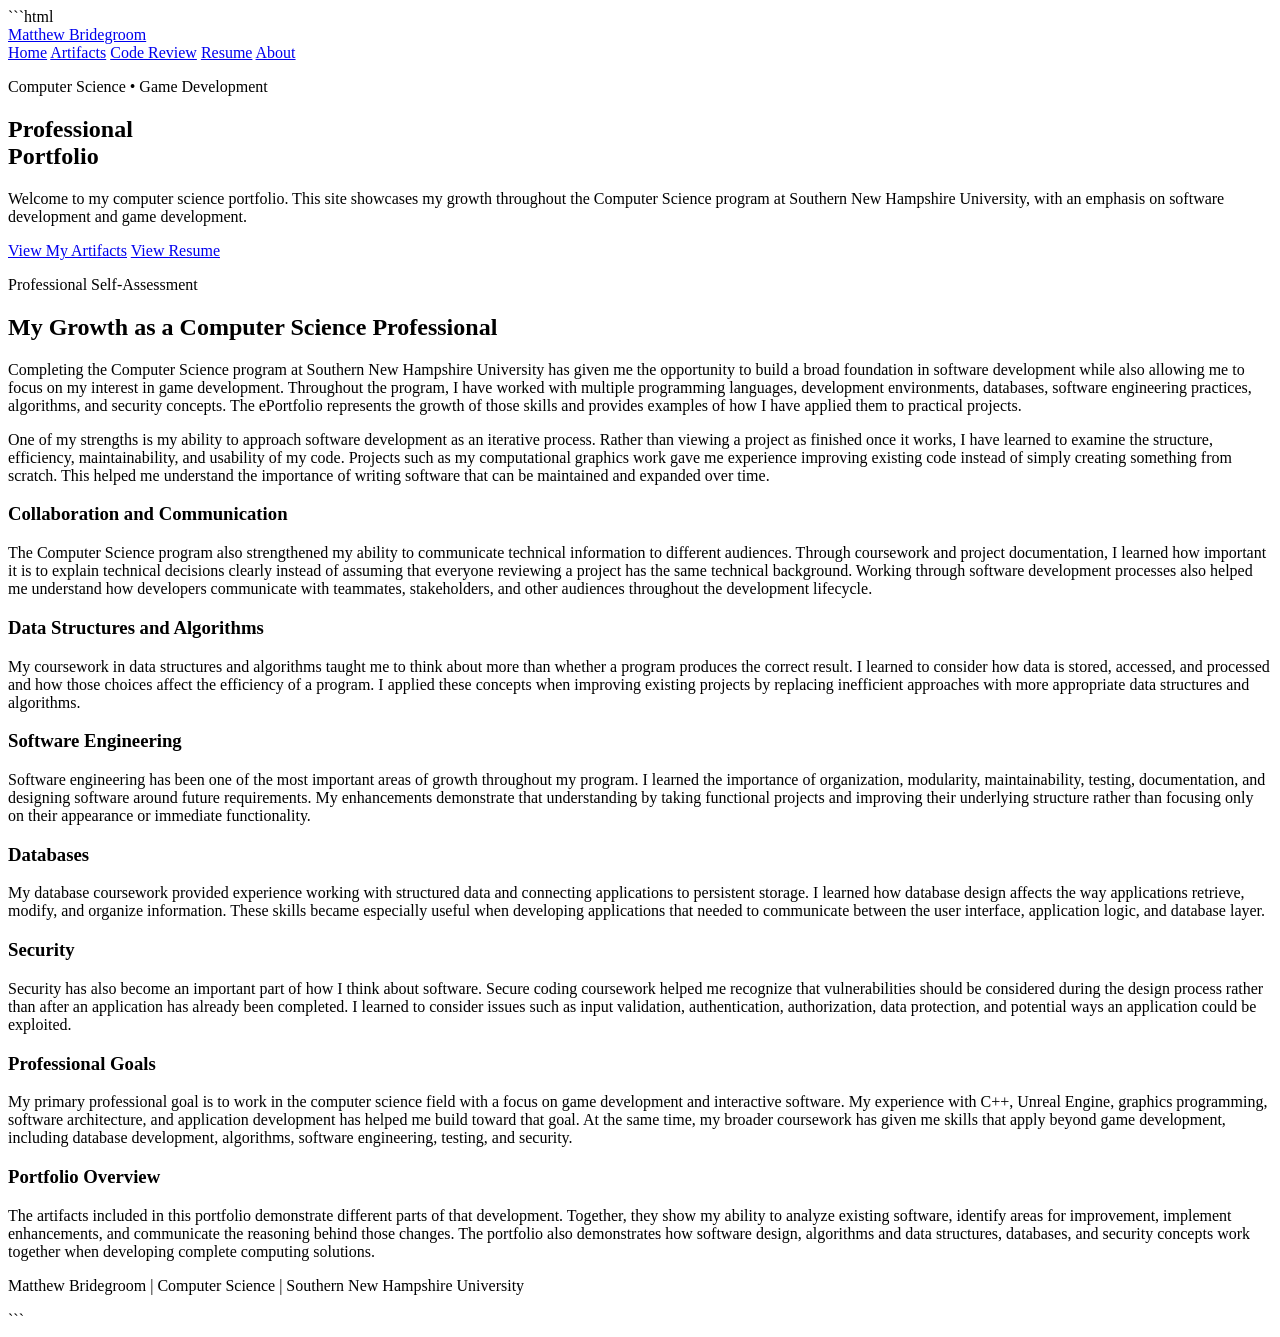
==== index.html @ 1d3184db "Revise index.html for improved structure and content" ====
```html
<!DOCTYPE html>
<html lang="en">
<head>
    <meta charset="UTF-8">
    <meta name="viewport" content="width=device-width, initial-scale=1.0">
    <title>Matthew Bridegroom | Computer Science Portfolio</title>
    <link rel="stylesheet" href="css/style.css">
</head>

<body>

<header>
    <div class="container nav-container">
        <a href="index.html" class="logo">Matthew Bridegroom</a>

        <nav>
            <a href="index.html" class="active">Home</a>
            <a href="artifacts.html">Artifacts</a>
            <a href="code-review.html">Code Review</a>
            <a href="resume.html">Resume</a>
            <a href="about.html">About</a>
        </nav>
    </div>
</header>

<main>

    <section class="hero">
        <div class="container">
            <p class="eyebrow">Computer Science • Game Development</p>

            <h1>Professional<br>Portfolio</h1>

            <p class="hero-text">
                Welcome to my computer science portfolio. This site showcases
                my growth throughout the Computer Science program at Southern
                New Hampshire University, with an emphasis on software
                development and game development.
            </p>

            <div class="hero-buttons">
                <a href="artifacts.html" class="button">View My Artifacts</a>
                <a href="resume.html" class="button button-outline">View Resume</a>
            </div>
        </div>
    </section>


    <section class="section">
        <div class="container">

            <div class="section-heading">
                <p class="eyebrow">Professional Self-Assessment</p>
                <h2>My Growth as a Computer Science Professional</h2>
            </div>

            <div class="content">

                <p>
                    Completing the Computer Science program at Southern New
                    Hampshire University has given me the opportunity to build
                    a broad foundation in software development while also
                    allowing me to focus on my interest in game development.
                    Throughout the program, I have worked with multiple
                    programming languages, development environments, databases,
                    software engineering practices, algorithms, and security
                    concepts. The ePortfolio represents the growth of those
                    skills and provides examples of how I have applied them
                    to practical projects.
                </p>

                <p>
                    One of my strengths is my ability to approach software
                    development as an iterative process. Rather than viewing
                    a project as finished once it works, I have learned to
                    examine the structure, efficiency, maintainability, and
                    usability of my code. Projects such as my computational
                    graphics work gave me experience improving existing code
                    instead of simply creating something from scratch. This
                    helped me understand the importance of writing software
                    that can be maintained and expanded over time.
                </p>

                <h3>Collaboration and Communication</h3>

                <p>
                    The Computer Science program also strengthened my ability
                    to communicate technical information to different
                    audiences. Through coursework and project documentation,
                    I learned how important it is to explain technical
                    decisions clearly instead of assuming that everyone
                    reviewing a project has the same technical background.
                    Working through software development processes also
                    helped me understand how developers communicate with
                    teammates, stakeholders, and other audiences throughout
                    the development lifecycle.
                </p>

                <h3>Data Structures and Algorithms</h3>

                <p>
                    My coursework in data structures and algorithms taught me
                    to think about more than whether a program produces the
                    correct result. I learned to consider how data is stored,
                    accessed, and processed and how those choices affect the
                    efficiency of a program. I applied these concepts when
                    improving existing projects by replacing inefficient
                    approaches with more appropriate data structures and
                    algorithms.
                </p>

                <h3>Software Engineering</h3>

                <p>
                    Software engineering has been one of the most important
                    areas of growth throughout my program. I learned the
                    importance of organization, modularity, maintainability,
                    testing, documentation, and designing software around
                    future requirements. My enhancements demonstrate that
                    understanding by taking functional projects and improving
                    their underlying structure rather than focusing only on
                    their appearance or immediate functionality.
                </p>

                <h3>Databases</h3>

                <p>
                    My database coursework provided experience working with
                    structured data and connecting applications to persistent
                    storage. I learned how database design affects the way
                    applications retrieve, modify, and organize information.
                    These skills became especially useful when developing
                    applications that needed to communicate between the
                    user interface, application logic, and database layer.
                </p>

                <h3>Security</h3>

                <p>
                    Security has also become an important part of how I think
                    about software. Secure coding coursework helped me
                    recognize that vulnerabilities should be considered
                    during the design process rather than after an application
                    has already been completed. I learned to consider issues
                    such as input validation, authentication, authorization,
                    data protection, and potential ways an application could
                    be exploited.
                </p>

                <h3>Professional Goals</h3>

                <p>
                    My primary professional goal is to work in the computer
                    science field with a focus on game development and
                    interactive software. My experience with C++, Unreal
                    Engine, graphics programming, software architecture, and
                    application development has helped me build toward that
                    goal. At the same time, my broader coursework has given me
                    skills that apply beyond game development, including
                    database development, algorithms, software engineering,
                    testing, and security.
                </p>

                <h3>Portfolio Overview</h3>

                <p>
                    The artifacts included in this portfolio demonstrate
                    different parts of that development. Together, they show
                    my ability to analyze existing software, identify areas
                    for improvement, implement enhancements, and communicate
                    the reasoning behind those changes. The portfolio also
                    demonstrates how software design, algorithms and data
                    structures, databases, and security concepts work together
                    when developing complete computing solutions.
                </p>

            </div>
        </div>
    </section>

</main>

<footer>
    <div class="container">
        <p>Matthew Bridegroom | Computer Science | Southern New Hampshire University</p>
    </div>
</footer>

</body>
</html>
```
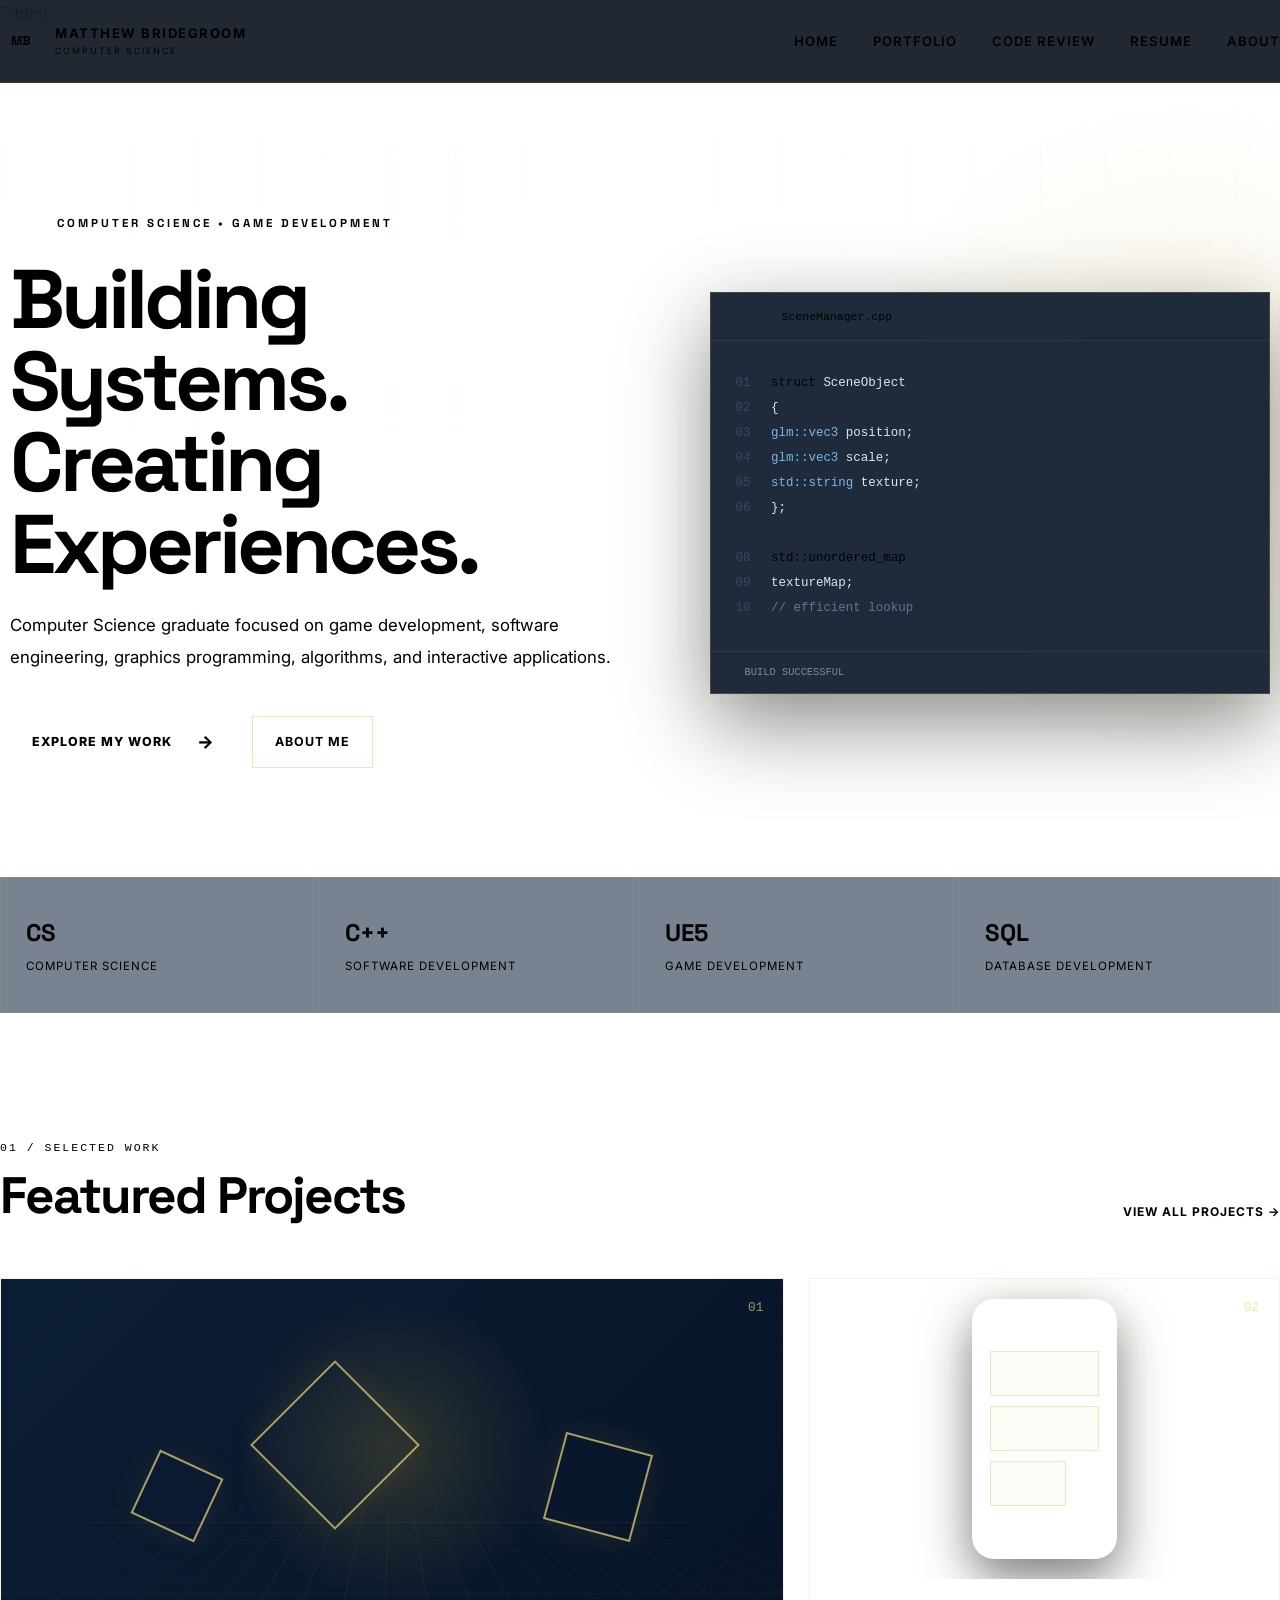
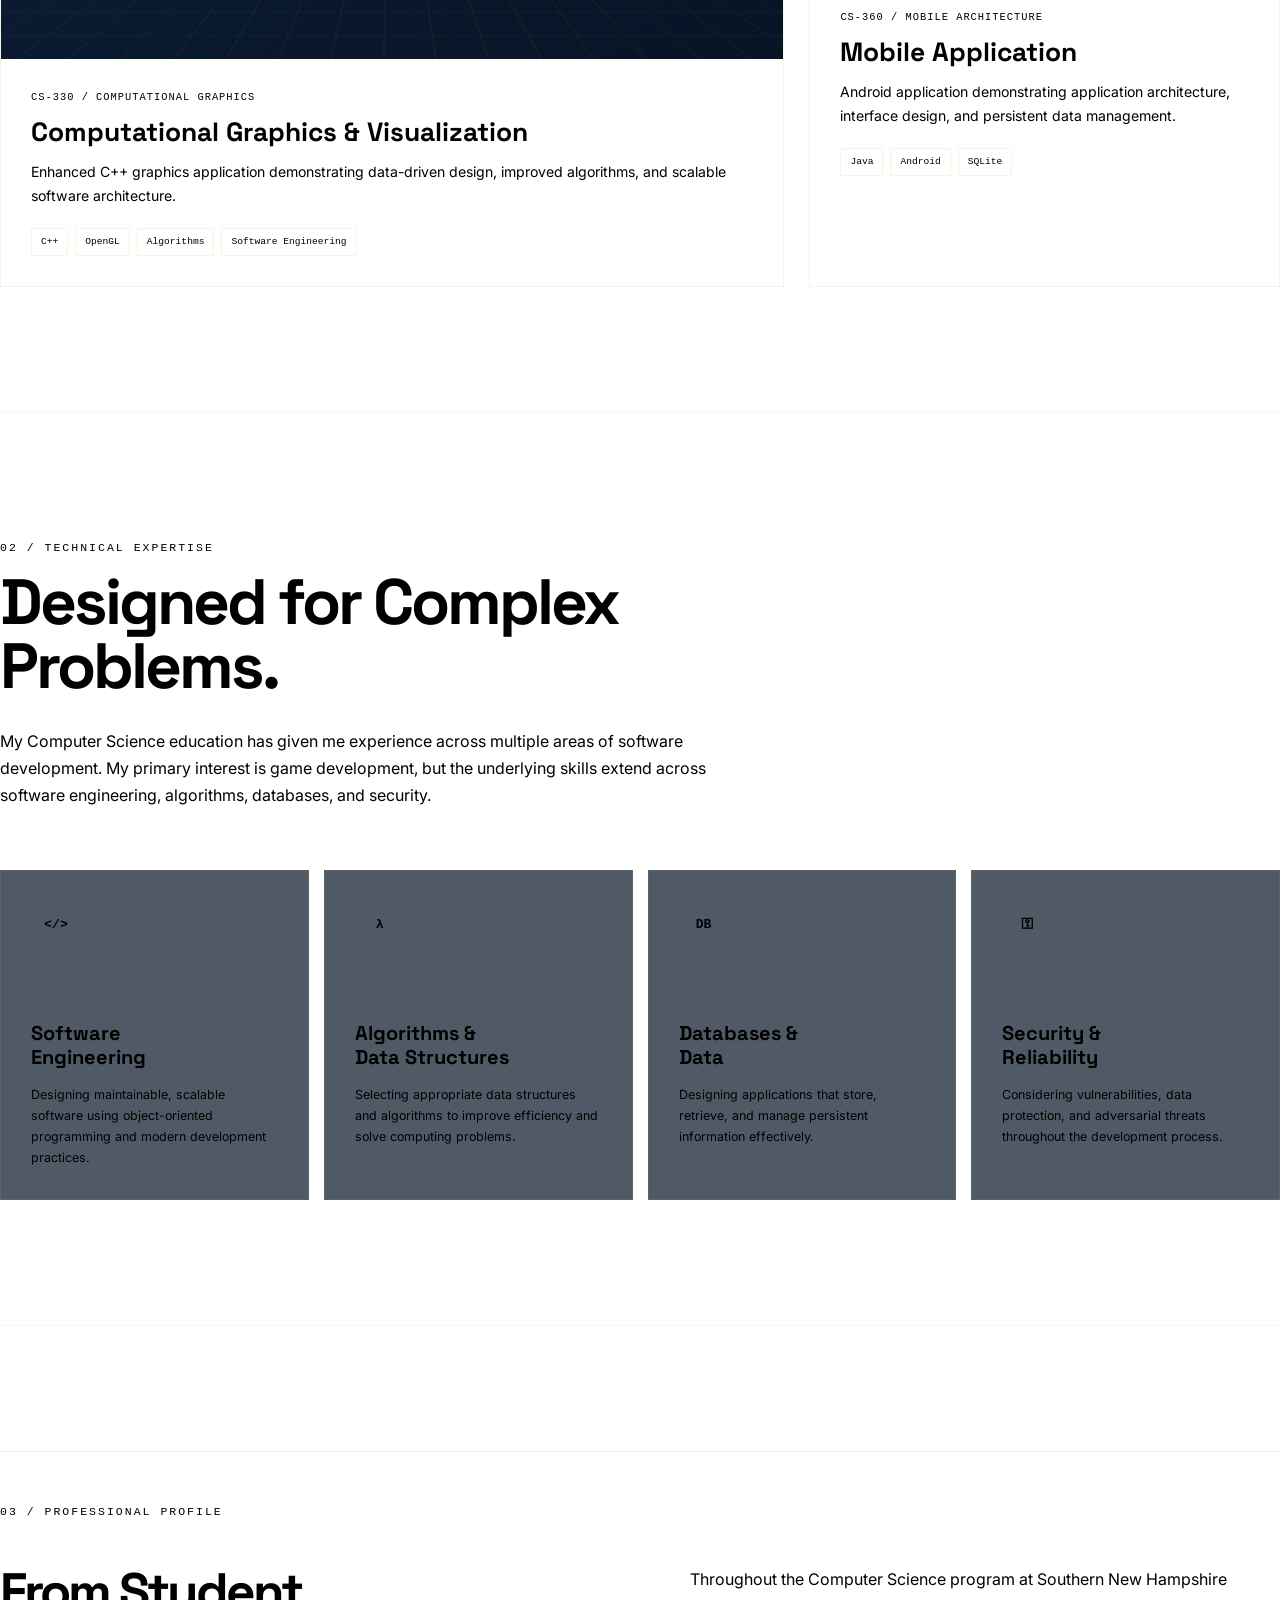
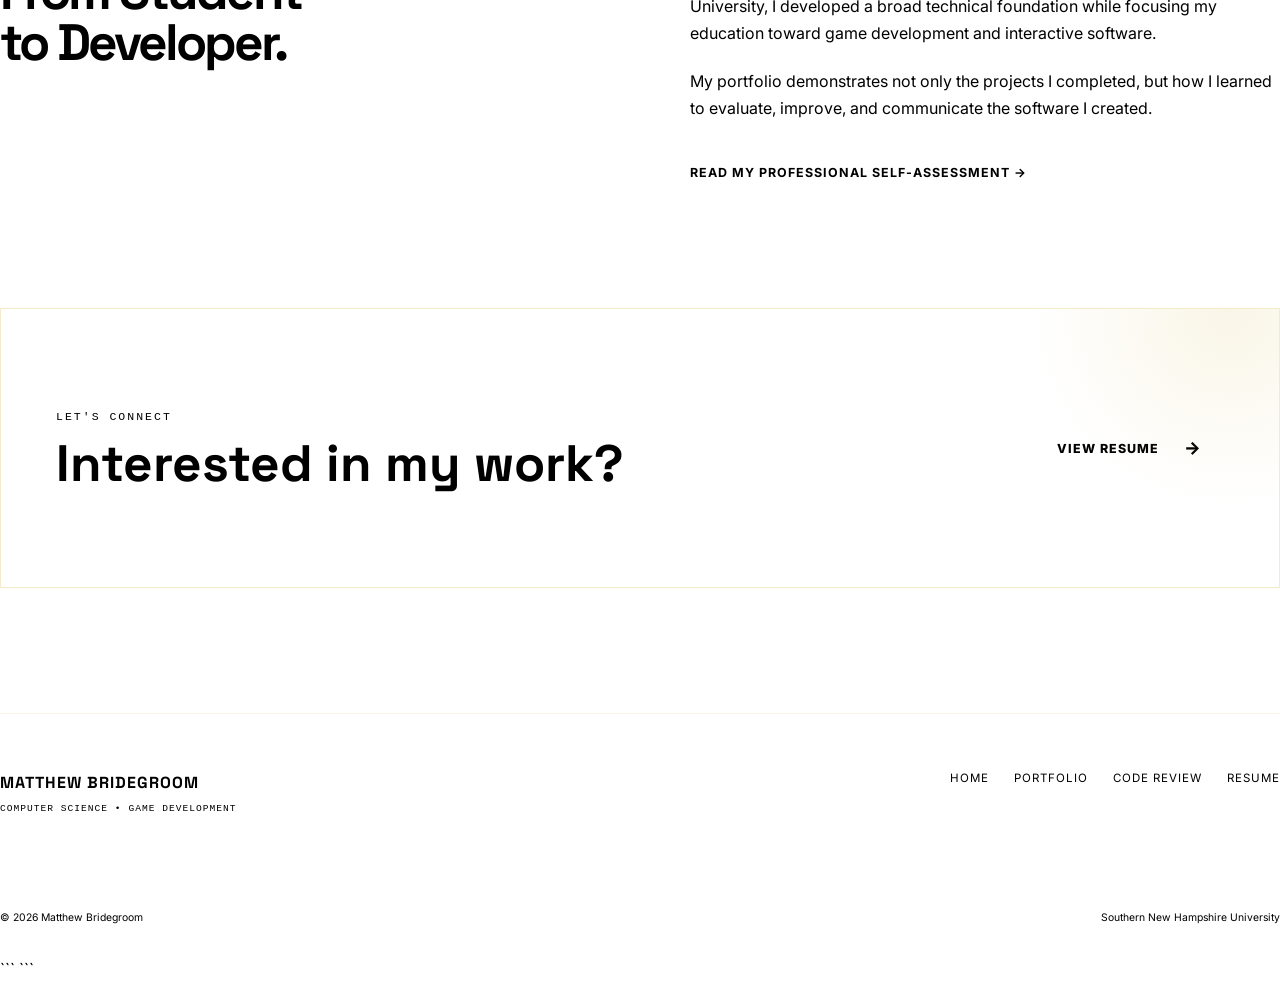
==== commit d4676717: "Revise title and enhance portfolio layout" ====
--- a/index.html
+++ b/index.html
@@ -4,189 +4,629 @@
 <head>
     <meta charset="UTF-8">
     <meta name="viewport" content="width=device-width, initial-scale=1.0">
-    <title>Matthew Bridegroom | Computer Science Portfolio</title>
+
+    <title>Matthew Bridegroom | Computer Science</title>
+
     <link rel="stylesheet" href="css/style.css">
+
+    <link rel="preconnect" href="https://fonts.googleapis.com">
+    <link rel="preconnect" href="https://fonts.gstatic.com" crossorigin>
+
+    <link href="https://fonts.googleapis.com/css2?family=Inter:wght@400;500;600;700;800&family=Space+Grotesk:wght@400;500;600;700&display=swap" rel="stylesheet">
 </head>
 
 <body>
 
-<header>
-    <div class="container nav-container">
-        <a href="index.html" class="logo">Matthew Bridegroom</a>
-
-        <nav>
+<!-- NAVIGATION -->
+
+<header class="navbar">
+
+    <div class="nav-container">
+
+        <a href="index.html" class="brand">
+            <span class="brand-mark">MB</span>
+
+            <span class="brand-text">
+                <strong>MATTHEW BRIDEGROOM</strong>
+                <small>COMPUTER SCIENCE</small>
+            </span>
+        </a>
+
+        <nav class="navigation">
+
             <a href="index.html" class="active">Home</a>
-            <a href="artifacts.html">Artifacts</a>
+
+            <a href="artifacts.html">Portfolio</a>
+
+            <a href="code-review.html">Code Review</a>
+
+            <a href="resume.html">Resume</a>
+
+            <a href="about.html">About</a>
+
+        </nav>
+
+    </div>
+
+</header>
+
+
+<!-- HERO -->
+
+<main>
+
+<section class="hero">
+
+    <div class="hero-grid"></div>
+
+    <div class="hero-glow"></div>
+
+    <div class="container hero-container">
+
+        <div class="hero-content">
+
+            <div class="hero-label">
+                <span></span>
+                COMPUTER SCIENCE • GAME DEVELOPMENT
+            </div>
+
+            <h1>
+                Building
+                <span>Systems.</span>
+                Creating
+                <span>Experiences.</span>
+            </h1>
+
+            <p class="hero-description">
+
+                Computer Science graduate focused on game development,
+                software engineering, graphics programming, algorithms,
+                and interactive applications.
+
+            </p>
+
+            <div class="hero-buttons">
+
+                <a href="artifacts.html" class="gold-button">
+                    Explore My Work
+                    <span>→</span>
+                </a>
+
+                <a href="about.html" class="outline-button">
+                    About Me
+                </a>
+
+            </div>
+
+        </div>
+
+
+        <div class="hero-visual">
+
+            <div class="code-window">
+
+                <div class="window-header">
+
+                    <div class="window-dots">
+                        <i></i>
+                        <i></i>
+                        <i></i>
+                    </div>
+
+                    <span>SceneManager.cpp</span>
+
+                </div>
+
+                <div class="code-content">
+
+                    <p>
+                        <span class="code-number">01</span>
+                        <span class="code-keyword">struct</span>
+                        <span class="code-white"> SceneObject</span>
+                    </p>
+
+                    <p>
+                        <span class="code-number">02</span>
+                        <span class="code-white">{</span>
+                    </p>
+
+                    <p>
+                        <span class="code-number">03</span>
+                        <span class="code-type">    glm::vec3</span>
+                        <span class="code-white"> position;</span>
+                    </p>
+
+                    <p>
+                        <span class="code-number">04</span>
+                        <span class="code-type">    glm::vec3</span>
+                        <span class="code-white"> scale;</span>
+                    </p>
+
+                    <p>
+                        <span class="code-number">05</span>
+                        <span class="code-type">    std::string</span>
+                        <span class="code-white"> texture;</span>
+                    </p>
+
+                    <p>
+                        <span class="code-number">06</span>
+                        <span class="code-white">};</span>
+                    </p>
+
+                    <br>
+
+                    <p>
+                        <span class="code-number">08</span>
+                        <span class="code-keyword">std::unordered_map</span>
+                    </p>
+
+                    <p>
+                        <span class="code-number">09</span>
+                        <span class="code-white">    textureMap;</span>
+                    </p>
+
+                    <p>
+                        <span class="code-number">10</span>
+                        <span class="code-comment">// efficient lookup</span>
+                    </p>
+
+                </div>
+
+                <div class="code-status">
+
+                    <span class="status-dot"></span>
+
+                    <span>BUILD SUCCESSFUL</span>
+
+                </div>
+
+            </div>
+
+        </div>
+
+    </div>
+
+</section>
+
+
+<!-- STATS -->
+
+<section class="stats-section">
+
+    <div class="container stats-grid">
+
+        <div class="stat">
+
+            <strong>CS</strong>
+
+            <span>Computer Science</span>
+
+        </div>
+
+        <div class="stat">
+
+            <strong>C++</strong>
+
+            <span>Software Development</span>
+
+        </div>
+
+        <div class="stat">
+
+            <strong>UE5</strong>
+
+            <span>Game Development</span>
+
+        </div>
+
+        <div class="stat">
+
+            <strong>SQL</strong>
+
+            <span>Database Development</span>
+
+        </div>
+
+    </div>
+
+</section>
+
+
+<!-- FEATURED WORK -->
+
+<section class="section">
+
+    <div class="container">
+
+        <div class="section-header">
+
+            <div>
+
+                <div class="section-label">
+                    01 / SELECTED WORK
+                </div>
+
+                <h2>
+                    Featured <span>Projects</span>
+                </h2>
+
+            </div>
+
+            <a href="artifacts.html" class="text-link">
+                View All Projects →
+            </a>
+
+        </div>
+
+
+        <div class="project-grid">
+
+
+            <!-- PROJECT ONE -->
+
+            <a href="artifacts/cs330.html" class="project-card project-large">
+
+                <div class="project-image graphics-project">
+
+                    <div class="project-overlay"></div>
+
+                    <div class="project-scene">
+
+                        <div class="scene-grid"></div>
+
+                        <div class="scene-object object-one"></div>
+
+                        <div class="scene-object object-two"></div>
+
+                        <div class="scene-object object-three"></div>
+
+                    </div>
+
+                    <div class="project-number">
+                        01
+                    </div>
+
+                </div>
+
+                <div class="project-info">
+
+                    <div class="project-meta">
+                        CS-330 / COMPUTATIONAL GRAPHICS
+                    </div>
+
+                    <h3>
+                        Computational Graphics
+                        <span>& Visualization</span>
+                    </h3>
+
+                    <p>
+                        Enhanced C++ graphics application demonstrating
+                        data-driven design, improved algorithms, and
+                        scalable software architecture.
+                    </p>
+
+                    <div class="project-tags">
+
+                        <span>C++</span>
+                        <span>OpenGL</span>
+                        <span>Algorithms</span>
+                        <span>Software Engineering</span>
+
+                    </div>
+
+                </div>
+
+            </a>
+
+
+            <!-- PROJECT TWO -->
+
+            <a href="artifacts/cs360.html" class="project-card">
+
+                <div class="project-image mobile-project">
+
+                    <div class="phone">
+
+                        <div class="phone-screen">
+
+                            <div class="phone-top"></div>
+
+                            <div class="phone-card"></div>
+
+                            <div class="phone-card"></div>
+
+                            <div class="phone-card small"></div>
+
+                        </div>
+
+                    </div>
+
+                    <div class="project-number">
+                        02
+                    </div>
+
+                </div>
+
+                <div class="project-info">
+
+                    <div class="project-meta">
+                        CS-360 / MOBILE ARCHITECTURE
+                    </div>
+
+                    <h3>
+                        Mobile Application
+                    </h3>
+
+                    <p>
+                        Android application demonstrating application
+                        architecture, interface design, and persistent
+                        data management.
+                    </p>
+
+                    <div class="project-tags">
+
+                        <span>Java</span>
+                        <span>Android</span>
+                        <span>SQLite</span>
+
+                    </div>
+
+                </div>
+
+            </a>
+
+
+        </div>
+
+    </div>
+
+</section>
+
+
+<!-- SPECIALIZATION -->
+
+<section class="specialization-section">
+
+    <div class="container">
+
+        <div class="section-label">
+            02 / TECHNICAL EXPERTISE
+        </div>
+
+        <h2>
+            Designed for
+            <span>Complex Problems.</span>
+        </h2>
+
+        <p class="section-intro">
+
+            My Computer Science education has given me experience across
+            multiple areas of software development. My primary interest is
+            game development, but the underlying skills extend across
+            software engineering, algorithms, databases, and security.
+
+        </p>
+
+
+        <div class="expertise-grid">
+
+
+            <div class="expertise-card">
+
+                <div class="expertise-icon">
+                    &lt;/&gt;
+                </div>
+
+                <h3>
+                    Software
+                    <span>Engineering</span>
+                </h3>
+
+                <p>
+                    Designing maintainable, scalable software using
+                    object-oriented programming and modern development
+                    practices.
+                </p>
+
+                <div class="expertise-line"></div>
+
+            </div>
+
+
+            <div class="expertise-card">
+
+                <div class="expertise-icon">
+                    λ
+                </div>
+
+                <h3>
+                    Algorithms &
+                    <span>Data Structures</span>
+                </h3>
+
+                <p>
+                    Selecting appropriate data structures and algorithms
+                    to improve efficiency and solve computing problems.
+                </p>
+
+                <div class="expertise-line"></div>
+
+            </div>
+
+
+            <div class="expertise-card">
+
+                <div class="expertise-icon">
+                    DB
+                </div>
+
+                <h3>
+                    Databases &
+                    <span>Data</span>
+                </h3>
+
+                <p>
+                    Designing applications that store, retrieve, and
+                    manage persistent information effectively.
+                </p>
+
+                <div class="expertise-line"></div>
+
+            </div>
+
+
+            <div class="expertise-card">
+
+                <div class="expertise-icon">
+                    ⚿
+                </div>
+
+                <h3>
+                    Security &
+                    <span>Reliability</span>
+                </h3>
+
+                <p>
+                    Considering vulnerabilities, data protection, and
+                    adversarial threats throughout the development process.
+                </p>
+
+                <div class="expertise-line"></div>
+
+            </div>
+
+
+        </div>
+
+    </div>
+
+</section>
+
+
+<!-- SELF ASSESSMENT PREVIEW -->
+
+<section class="assessment-section">
+
+    <div class="container assessment-container">
+
+        <div class="assessment-label">
+            03 / PROFESSIONAL PROFILE
+        </div>
+
+        <div class="assessment-content">
+
+            <div>
+
+                <h2>
+                    From Student
+                    <span>to Developer.</span>
+                </h2>
+
+            </div>
+
+            <div>
+
+                <p>
+                    Throughout the Computer Science program at Southern
+                    New Hampshire University, I developed a broad technical
+                    foundation while focusing my education toward game
+                    development and interactive software.
+                </p>
+
+                <p>
+                    My portfolio demonstrates not only the projects I
+                    completed, but how I learned to evaluate, improve, and
+                    communicate the software I created.
+                </p>
+
+                <a href="about.html" class="gold-text-link">
+                    Read My Professional Self-Assessment →
+                </a>
+
+            </div>
+
+        </div>
+
+    </div>
+
+</section>
+
+
+<!-- CTA -->
+
+<section class="cta-section">
+
+    <div class="container">
+
+        <div class="cta-box">
+
+            <div>
+
+                <div class="section-label">
+                    LET'S CONNECT
+                </div>
+
+                <h2>
+                    Interested in
+                    <span>my work?</span>
+                </h2>
+
+            </div>
+
+            <a href="resume.html" class="gold-button">
+                View Resume
+                <span>→</span>
+            </a>
+
+        </div>
+
+    </div>
+
+</section>
+
+</main>
+
+
+<!-- FOOTER -->
+
+<footer>
+
+    <div class="container footer-container">
+
+        <div class="footer-brand">
+
+            <strong>MATTHEW BRIDEGROOM</strong>
+
+            <span>COMPUTER SCIENCE • GAME DEVELOPMENT</span>
+
+        </div>
+
+        <div class="footer-links">
+
+            <a href="index.html">Home</a>
+            <a href="artifacts.html">Portfolio</a>
             <a href="code-review.html">Code Review</a>
             <a href="resume.html">Resume</a>
-            <a href="about.html">About</a>
-        </nav>
-    </div>
-</header>
-
-<main>
-
-    <section class="hero">
-        <div class="container">
-            <p class="eyebrow">Computer Science • Game Development</p>
-
-            <h1>Professional<br>Portfolio</h1>
-
-            <p class="hero-text">
-                Welcome to my computer science portfolio. This site showcases
-                my growth throughout the Computer Science program at Southern
-                New Hampshire University, with an emphasis on software
-                development and game development.
-            </p>
-
-            <div class="hero-buttons">
-                <a href="artifacts.html" class="button">View My Artifacts</a>
-                <a href="resume.html" class="button button-outline">View Resume</a>
-            </div>
-        </div>
-    </section>
-
-
-    <section class="section">
-        <div class="container">
-
-            <div class="section-heading">
-                <p class="eyebrow">Professional Self-Assessment</p>
-                <h2>My Growth as a Computer Science Professional</h2>
-            </div>
-
-            <div class="content">
-
-                <p>
-                    Completing the Computer Science program at Southern New
-                    Hampshire University has given me the opportunity to build
-                    a broad foundation in software development while also
-                    allowing me to focus on my interest in game development.
-                    Throughout the program, I have worked with multiple
-                    programming languages, development environments, databases,
-                    software engineering practices, algorithms, and security
-                    concepts. The ePortfolio represents the growth of those
-                    skills and provides examples of how I have applied them
-                    to practical projects.
-                </p>
-
-                <p>
-                    One of my strengths is my ability to approach software
-                    development as an iterative process. Rather than viewing
-                    a project as finished once it works, I have learned to
-                    examine the structure, efficiency, maintainability, and
-                    usability of my code. Projects such as my computational
-                    graphics work gave me experience improving existing code
-                    instead of simply creating something from scratch. This
-                    helped me understand the importance of writing software
-                    that can be maintained and expanded over time.
-                </p>
-
-                <h3>Collaboration and Communication</h3>
-
-                <p>
-                    The Computer Science program also strengthened my ability
-                    to communicate technical information to different
-                    audiences. Through coursework and project documentation,
-                    I learned how important it is to explain technical
-                    decisions clearly instead of assuming that everyone
-                    reviewing a project has the same technical background.
-                    Working through software development processes also
-                    helped me understand how developers communicate with
-                    teammates, stakeholders, and other audiences throughout
-                    the development lifecycle.
-                </p>
-
-                <h3>Data Structures and Algorithms</h3>
-
-                <p>
-                    My coursework in data structures and algorithms taught me
-                    to think about more than whether a program produces the
-                    correct result. I learned to consider how data is stored,
-                    accessed, and processed and how those choices affect the
-                    efficiency of a program. I applied these concepts when
-                    improving existing projects by replacing inefficient
-                    approaches with more appropriate data structures and
-                    algorithms.
-                </p>
-
-                <h3>Software Engineering</h3>
-
-                <p>
-                    Software engineering has been one of the most important
-                    areas of growth throughout my program. I learned the
-                    importance of organization, modularity, maintainability,
-                    testing, documentation, and designing software around
-                    future requirements. My enhancements demonstrate that
-                    understanding by taking functional projects and improving
-                    their underlying structure rather than focusing only on
-                    their appearance or immediate functionality.
-                </p>
-
-                <h3>Databases</h3>
-
-                <p>
-                    My database coursework provided experience working with
-                    structured data and connecting applications to persistent
-                    storage. I learned how database design affects the way
-                    applications retrieve, modify, and organize information.
-                    These skills became especially useful when developing
-                    applications that needed to communicate between the
-                    user interface, application logic, and database layer.
-                </p>
-
-                <h3>Security</h3>
-
-                <p>
-                    Security has also become an important part of how I think
-                    about software. Secure coding coursework helped me
-                    recognize that vulnerabilities should be considered
-                    during the design process rather than after an application
-                    has already been completed. I learned to consider issues
-                    such as input validation, authentication, authorization,
-                    data protection, and potential ways an application could
-                    be exploited.
-                </p>
-
-                <h3>Professional Goals</h3>
-
-                <p>
-                    My primary professional goal is to work in the computer
-                    science field with a focus on game development and
-                    interactive software. My experience with C++, Unreal
-                    Engine, graphics programming, software architecture, and
-                    application development has helped me build toward that
-                    goal. At the same time, my broader coursework has given me
-                    skills that apply beyond game development, including
-                    database development, algorithms, software engineering,
-                    testing, and security.
-                </p>
-
-                <h3>Portfolio Overview</h3>
-
-                <p>
-                    The artifacts included in this portfolio demonstrate
-                    different parts of that development. Together, they show
-                    my ability to analyze existing software, identify areas
-                    for improvement, implement enhancements, and communicate
-                    the reasoning behind those changes. The portfolio also
-                    demonstrates how software design, algorithms and data
-                    structures, databases, and security concepts work together
-                    when developing complete computing solutions.
-                </p>
-
-            </div>
-        </div>
-    </section>
-
-</main>
-
-<footer>
-    <div class="container">
-        <p>Matthew Bridegroom | Computer Science | Southern New Hampshire University</p>
-    </div>
+
+        </div>
+
+        <div class="footer-bottom">
+
+            <span>© 2026 Matthew Bridegroom</span>
+
+            <span>Southern New Hampshire University</span>
+
+        </div>
+
+    </div>
+
 </footer>
+
 
 </body>
 </html>
 ```
+
+</body>
+</html>
+```
--- a/css/style.css
+++ b/css/style.css
@@ -0,0 +1,1870 @@
+```css
+/* =========================================================
+   MATTHEW BRIDEGROOM PORTFOLIO
+   NAVY  GOLD THEME
+   ========================================================= */
+
+
+/* ---------- ROOT ---------- */
+
+:root {
+
+    --navy-950: #040b16;
+    --navy-900: #071426;
+    --navy-800: #0b1d35;
+    --navy-700: #102a4a;
+    --navy-600: #15375d;
+
+    --gold: #d4af37;
+    --gold-light: #f0d77a;
+    --gold-dark: #a8871f;
+
+    --white: #f5f7fa;
+    --gray: #aab6c5;
+    --gray-dark: #647387;
+
+    --border: rgba(212, 175, 55, 0.20);
+
+    --max-width: 1240px;
+
+}
+
+
+/* ---------- RESET ---------- */
+
+* {
+    margin: 0;
+    padding: 0;
+    box-sizing: border-box;
+}
+
+
+html {
+    scroll-behavior: smooth;
+}
+
+
+body {
+
+    background: var(--navy-950);
+
+    color: var(--white);
+
+    font-family: "Inter", sans-serif;
+
+    line-height: 1.7;
+
+    overflow-x: hidden;
+
+}
+
+
+a {
+
+    color: inherit;
+
+    text-decoration: none;
+
+}
+
+
+.container {
+
+    width: min(90%, var(--max-width));
+
+    margin: 0 auto;
+
+}
+
+
+::selection {
+
+    background: var(--gold);
+
+    color: var(--navy-950);
+
+}
+
+
+/* ---------- NAVIGATION ---------- */
+
+.navbar {
+
+    position: fixed;
+
+    top: 0;
+
+    left: 0;
+
+    width: 100%;
+
+    z-index: 1000;
+
+    background: rgba(4, 11, 22, 0.88);
+
+    border-bottom: 1px solid rgba(212, 175, 55, 0.12);
+
+    backdrop-filter: blur(18px);
+
+}
+
+
+.nav-container {
+
+    min-height: 82px;
+
+    display: flex;
+
+    align-items: center;
+
+    justify-content: space-between;
+
+    gap: 40px;
+
+}
+
+
+/* Brand */
+
+.brand {
+
+    display: flex;
+
+    align-items: center;
+
+    gap: 13px;
+
+}
+
+
+.brand-mark {
+
+    width: 42px;
+
+    height: 42px;
+
+    display: flex;
+
+    align-items: center;
+
+    justify-content: center;
+
+    border: 1px solid var(--gold);
+
+    color: var(--gold);
+
+    font-family: "Space Grotesk", sans-serif;
+
+    font-weight: 700;
+
+    font-size: 0.8rem;
+
+}
+
+
+.brand-text {
+
+    display: flex;
+
+    flex-direction: column;
+
+    line-height: 1.2;
+
+}
+
+
+.brand-text strong {
+
+    font-size: 0.82rem;
+
+    letter-spacing: 1.5px;
+
+}
+
+
+.brand-text small {
+
+    margin-top: 4px;
+
+    color: var(--gold);
+
+    font-size: 0.55rem;
+
+    letter-spacing: 2px;
+
+}
+
+
+/* Navigation Links */
+
+.navigation {
+
+    display: flex;
+
+    align-items: center;
+
+    gap: 35px;
+
+}
+
+
+.navigation a {
+
+    position: relative;
+
+    color: var(--gray);
+
+    font-size: 0.82rem;
+
+    font-weight: 600;
+
+    text-transform: uppercase;
+
+    letter-spacing: 1px;
+
+    transition: 0.25s ease;
+
+}
+
+
+.navigation a::after {
+
+    content: "";
+
+    position: absolute;
+
+    left: 0;
+
+    bottom: -8px;
+
+    width: 0;
+
+    height: 2px;
+
+    background: var(--gold);
+
+    transition: 0.25s ease;
+
+}
+
+
+.navigation a:hover,
+.navigation a.active {
+
+    color: var(--white);
+
+}
+
+
+.navigation a:hover::after,
+.navigation a.active::after {
+
+    width: 100%;
+
+}
+
+
+/* ---------- HERO ---------- */
+
+.hero {
+
+    min-height: 850px;
+
+    position: relative;
+
+    display: flex;
+
+    align-items: center;
+
+    overflow: hidden;
+
+    padding-top: 82px;
+
+}
+
+
+/* Background Grid */
+
+.hero-grid {
+
+    position: absolute;
+
+    inset: 0;
+
+    opacity: 0.35;
+
+    background-image:
+
+        linear-gradient(
+            rgba(212, 175, 55, 0.06) 1px,
+            transparent 1px
+        ),
+
+        linear-gradient(
+            90deg,
+            rgba(212, 175, 55, 0.06) 1px,
+            transparent 1px
+        );
+
+    background-size: 65px 65px;
+
+    mask-image: linear-gradient(
+        to bottom,
+        black,
+        transparent 90%
+    );
+
+}
+
+
+/* Gold Glow */
+
+.hero-glow {
+
+    position: absolute;
+
+    width: 700px;
+
+    height: 700px;
+
+    right: -250px;
+
+    top: 50px;
+
+    background: radial-gradient(
+        circle,
+        rgba(212, 175, 55, 0.12),
+        transparent 68%
+    );
+
+    pointer-events: none;
+
+}
+
+
+/* Hero Container */
+
+.hero-container {
+
+    position: relative;
+
+    z-index: 2;
+
+    display: grid;
+
+    grid-template-columns: 1.05fr 0.95fr;
+
+    gap: 80px;
+
+    align-items: center;
+
+}
+
+
+.hero-content {
+
+    max-width: 720px;
+
+}
+
+
+/* Label */
+
+.hero-label {
+
+    display: flex;
+
+    align-items: center;
+
+    gap: 12px;
+
+    color: var(--gold);
+
+    font-family: "Space Grotesk", sans-serif;
+
+    font-size: 0.72rem;
+
+    letter-spacing: 3px;
+
+    font-weight: 700;
+
+}
+
+
+.hero-label span {
+
+    width: 35px;
+
+    height: 1px;
+
+    background: var(--gold);
+
+}
+
+
+/* Hero Heading */
+
+.hero h1 {
+
+    margin: 25px 0;
+
+    font-family: "Space Grotesk", sans-serif;
+
+    font-size: clamp(3.5rem, 6.5vw, 6.5rem);
+
+    line-height: 0.98;
+
+    letter-spacing: -4px;
+
+    font-weight: 700;
+
+}
+
+
+.hero h1 span {
+
+    color: var(--gold);
+
+    display: block;
+
+}
+
+
+/* Hero Description */
+
+.hero-description {
+
+    max-width: 620px;
+
+    color: var(--gray);
+
+    font-size: 1.05rem;
+
+    line-height: 1.9;
+
+}
+
+
+/* Buttons */
+
+.hero-buttons {
+
+    display: flex;
+
+    align-items: center;
+
+    gap: 15px;
+
+    margin-top: 38px;
+
+}
+
+
+.gold-button {
+
+    display: inline-flex;
+
+    align-items: center;
+
+    gap: 25px;
+
+    padding: 15px 22px;
+
+    background: var(--gold);
+
+    color: var(--navy-950);
+
+    font-size: 0.78rem;
+
+    font-weight: 800;
+
+    letter-spacing: 1px;
+
+    text-transform: uppercase;
+
+    transition: 0.3s ease;
+
+}
+
+
+.gold-button span {
+
+    font-size: 1.1rem;
+
+    transition: 0.3s ease;
+
+}
+
+
+.gold-button:hover {
+
+    background: var(--gold-light);
+
+    box-shadow:
+        0 0 25px rgba(212, 175, 55, 0.25);
+
+    transform: translateY(-3px);
+
+}
+
+
+.gold-button:hover span {
+
+    transform: translateX(5px);
+
+}
+
+
+.outline-button {
+
+    padding: 14px 22px;
+
+    border: 1px solid rgba(212, 175, 55, 0.35);
+
+    color: var(--white);
+
+    font-size: 0.78rem;
+
+    font-weight: 700;
+
+    text-transform: uppercase;
+
+    letter-spacing: 1px;
+
+    transition: 0.3s ease;
+
+}
+
+
+.outline-button:hover {
+
+    border-color: var(--gold);
+
+    color: var(--gold);
+
+}
+
+
+/* ---------- CODE WINDOW ---------- */
+
+.hero-visual {
+
+    position: relative;
+
+}
+
+
+.code-window {
+
+    position: relative;
+
+    background: rgba(7, 20, 38, 0.9);
+
+    border: 1px solid rgba(212, 175, 55, 0.22);
+
+    box-shadow:
+
+        0 30px 80px rgba(0, 0, 0, 0.45),
+
+        0 0 50px rgba(212, 175, 55, 0.04);
+
+}
+
+
+.code-window::before {
+
+    content: "";
+
+    position: absolute;
+
+    inset: -1px;
+
+    border: 1px solid rgba(212, 175, 55, 0.08);
+
+    transform: translate(10px, 10px);
+
+    z-index: -1;
+
+}
+
+
+.window-header {
+
+    height: 48px;
+
+    display: flex;
+
+    align-items: center;
+
+    gap: 20px;
+
+    padding: 0 18px;
+
+    border-bottom: 1px solid rgba(255,255,255,0.06);
+
+    color: var(--gray-dark);
+
+    font-family: monospace;
+
+    font-size: 0.72rem;
+
+}
+
+
+.window-dots {
+
+    display: flex;
+
+    gap: 6px;
+
+}
+
+
+.window-dots i {
+
+    width: 7px;
+
+    height: 7px;
+
+    border-radius: 50%;
+
+    background: var(--gray-dark);
+
+}
+
+
+.code-content {
+
+    padding: 30px 25px;
+
+    font-family: "Courier New", monospace;
+
+    font-size: 0.78rem;
+
+    line-height: 2;
+
+}
+
+
+.code-number {
+
+    display: inline-block;
+
+    width: 28px;
+
+    color: #354961;
+
+}
+
+
+.code-keyword {
+
+    color: var(--gold-light);
+
+}
+
+
+.code-type {
+
+    color: #77b7e8;
+
+}
+
+
+.code-white {
+
+    color: #dce5ef;
+
+}
+
+
+.code-comment {
+
+    color: #61758d;
+
+}
+
+
+.code-status {
+
+    padding: 12px 20px;
+
+    border-top: 1px solid rgba(255,255,255,0.06);
+
+    display: flex;
+
+    align-items: center;
+
+    gap: 8px;
+
+    color: #7b8b9e;
+
+    font-family: monospace;
+
+    font-size: 0.65rem;
+
+}
+
+
+.status-dot {
+
+    width: 6px;
+
+    height: 6px;
+
+    border-radius: 50%;
+
+    background: var(--gold);
+
+    box-shadow: 0 0 10px var(--gold);
+
+}
+
+
+/* ---------- STATS ---------- */
+
+.stats-section {
+
+    border-top: 1px solid rgba(212,175,55,0.12);
+
+    border-bottom: 1px solid rgba(212,175,55,0.12);
+
+    background: rgba(11, 29, 53, 0.55);
+
+}
+
+
+.stats-grid {
+
+    display: grid;
+
+    grid-template-columns: repeat(4, 1fr);
+
+}
+
+
+.stat {
+
+    padding: 35px 25px;
+
+    border-right: 1px solid rgba(212,175,55,0.12);
+
+    display: flex;
+
+    flex-direction: column;
+
+    gap: 3px;
+
+}
+
+
+.stat:first-child {
+
+    border-left: 1px solid rgba(212,175,55,0.12);
+
+}
+
+
+.stat strong {
+
+    color: var(--gold);
+
+    font-family: "Space Grotesk", sans-serif;
+
+    font-size: 1.5rem;
+
+}
+
+
+.stat span {
+
+    color: var(--gray);
+
+    font-size: 0.72rem;
+
+    text-transform: uppercase;
+
+    letter-spacing: 1px;
+
+}
+
+
+/* ---------- SECTIONS ---------- */
+
+.section {
+
+    padding: 125px 0;
+
+}
+
+
+.section-header {
+
+    display: flex;
+
+    justify-content: space-between;
+
+    align-items: end;
+
+    gap: 30px;
+
+    margin-bottom: 55px;
+
+}
+
+
+.section-label {
+
+    color: var(--gold);
+
+    font-family: monospace;
+
+    font-size: 0.72rem;
+
+    letter-spacing: 2px;
+
+    margin-bottom: 12px;
+
+}
+
+
+.section h2 {
+
+    font-family: "Space Grotesk", sans-serif;
+
+    font-size: clamp(2.4rem, 4vw, 4rem);
+
+    line-height: 1.05;
+
+    letter-spacing: -2px;
+
+}
+
+
+.section h2 span {
+
+    color: var(--gold);
+
+}
+
+
+.text-link {
+
+    color: var(--gold);
+
+    font-size: 0.75rem;
+
+    text-transform: uppercase;
+
+    letter-spacing: 1px;
+
+    font-weight: 700;
+
+    white-space: nowrap;
+
+}
+
+
+/* ---------- PROJECTS ---------- */
+
+.project-grid {
+
+    display: grid;
+
+    grid-template-columns: 1.25fr 0.75fr;
+
+    gap: 25px;
+
+}
+
+
+.project-card {
+
+    display: block;
+
+    background: var(--navy-900);
+
+    border: 1px solid rgba(212,175,55,0.14);
+
+    transition: 0.4s ease;
+
+    overflow: hidden;
+
+}
+
+
+.project-card:hover {
+
+    border-color: rgba(212,175,55,0.55);
+
+    transform: translateY(-7px);
+
+    box-shadow:
+        0 25px 60px rgba(0,0,0,0.35);
+
+}
+
+
+/* Project Images */
+
+.project-image {
+
+    height: 300px;
+
+    position: relative;
+
+    overflow: hidden;
+
+    background: var(--navy-800);
+
+}
+
+
+.project-large .project-image {
+
+    height: 380px;
+
+}
+
+
+/* Graphics Project */
+
+.graphics-project {
+
+    background:
+        radial-gradient(
+            circle at 50% 45%,
+            rgba(212,175,55,0.18),
+            transparent 35%
+        ),
+        linear-gradient(
+            135deg,
+            #0b1d35,
+            #071426
+        );
+
+}
+
+
+.scene-grid {
+
+    position: absolute;
+
+    inset: 0;
+
+    opacity: 0.4;
+
+    background-image:
+        linear-gradient(
+            rgba(212,175,55,0.15) 1px,
+            transparent 1px
+        ),
+        linear-gradient(
+            90deg,
+            rgba(212,175,55,0.15) 1px,
+            transparent 1px
+        );
+
+    background-size: 35px 35px;
+
+    transform: perspective(400px) rotateX(55deg) scale(1.5);
+
+    transform-origin: center bottom;
+
+}
+
+
+.scene-object {
+
+    position: absolute;
+
+    border: 2px solid rgba(240,215,122,0.7);
+
+    box-shadow:
+        0 0 30px rgba(212,175,55,0.1);
+
+}
+
+
+.object-one {
+
+    width: 120px;
+
+    height: 120px;
+
+    left: 35%;
+
+    top: 28%;
+
+    transform: rotate(45deg);
+
+}
+
+
+.object-two {
+
+    width: 70px;
+
+    height: 70px;
+
+    left: 18%;
+
+    top: 48%;
+
+    transform: rotate(25deg);
+
+}
+
+
+.object-three {
+
+    width: 90px;
+
+    height: 90px;
+
+    right: 18%;
+
+    top: 43%;
+
+    transform: rotate(15deg);
+
+}
+
+
+.project-number {
+
+    position: absolute;
+
+    right: 20px;
+
+    top: 18px;
+
+    color: rgba(240,215,122,0.65);
+
+    font-family: monospace;
+
+    font-size: 0.8rem;
+
+}
+
+
+/* Mobile Project */
+
+.mobile-project {
+
+    display: flex;
+
+    align-items: center;
+
+    justify-content: center;
+
+    background:
+        radial-gradient(
+            circle,
+            rgba(212,175,55,0.12),
+            transparent 60%
+        ),
+        var(--navy-800);
+
+}
+
+
+.phone {
+
+    width: 145px;
+
+    height: 260px;
+
+    padding: 8px;
+
+    border: 2px solid var(--gold-dark);
+
+    border-radius: 22px;
+
+    background: var(--navy-950);
+
+    box-shadow:
+        0 20px 50px rgba(0,0,0,0.5),
+        0 0 35px rgba(212,175,55,0.08);
+
+}
+
+
+.phone-screen {
+
+    width: 100%;
+
+    height: 100%;
+
+    padding: 20px 10px;
+
+    background: var(--navy-800);
+
+    border-radius: 15px;
+
+}
+
+
+.phone-top {
+
+    width: 45px;
+
+    height: 4px;
+
+    margin: 0 auto 20px;
+
+    border-radius: 5px;
+
+    background: var(--gold);
+
+}
+
+
+.phone-card {
+
+    height: 45px;
+
+    margin-bottom: 10px;
+
+    border: 1px solid rgba(212,175,55,0.3);
+
+    background: rgba(212,175,55,0.05);
+
+}
+
+
+.phone-card.small {
+
+    width: 70%;
+
+}
+
+
+/* Project Info */
+
+.project-info {
+
+    padding: 30px;
+
+}
+
+
+.project-meta {
+
+    color: var(--gold);
+
+    font-family: monospace;
+
+    font-size: 0.65rem;
+
+    letter-spacing: 1px;
+
+    margin-bottom: 10px;
+
+}
+
+
+.project-info h3 {
+
+    font-family: "Space Grotesk", sans-serif;
+
+    font-size: 1.65rem;
+
+    line-height: 1.2;
+
+    margin-bottom: 12px;
+
+}
+
+
+.project-info h3 span {
+
+    color: var(--gold);
+
+}
+
+
+.project-info p {
+
+    color: var(--gray);
+
+    font-size: 0.88rem;
+
+}
+
+
+.project-tags {
+
+    display: flex;
+
+    flex-wrap: wrap;
+
+    gap: 7px;
+
+    margin-top: 20px;
+
+}
+
+
+.project-tags span {
+
+    padding: 5px 9px;
+
+    border: 1px solid rgba(212,175,55,0.15);
+
+    color: var(--gray);
+
+    font-family: monospace;
+
+    font-size: 0.6rem;
+
+}
+
+
+/* ---------- SPECIALIZATION ---------- */
+
+.specialization-section {
+
+    padding: 125px 0;
+
+    background:
+
+        linear-gradient(
+            180deg,
+            var(--navy-900),
+            var(--navy-950)
+        );
+
+    border-top: 1px solid rgba(212,175,55,0.1);
+
+    border-bottom: 1px solid rgba(212,175,55,0.1);
+
+}
+
+
+.specialization-section h2 {
+
+    max-width: 750px;
+
+    font-family: "Space Grotesk", sans-serif;
+
+    font-size: clamp(2.5rem, 5vw, 5rem);
+
+    line-height: 1;
+
+    letter-spacing: -3px;
+
+}
+
+
+.specialization-section h2 span {
+
+    color: var(--gold);
+
+}
+
+
+.section-intro {
+
+    max-width: 720px;
+
+    margin: 30px 0 60px;
+
+    color: var(--gray);
+
+}
+
+
+.expertise-grid {
+
+    display: grid;
+
+    grid-template-columns: repeat(4, 1fr);
+
+    gap: 15px;
+
+}
+
+
+.expertise-card {
+
+    position: relative;
+
+    min-height: 330px;
+
+    padding: 30px;
+
+    background: rgba(7,20,38,0.7);
+
+    border: 1px solid rgba(212,175,55,0.12);
+
+    transition: 0.3s ease;
+
+}
+
+
+.expertise-card:hover {
+
+    border-color: rgba(212,175,55,0.5);
+
+    transform: translateY(-5px);
+
+}
+
+
+.expertise-icon {
+
+    width: 50px;
+
+    height: 50px;
+
+    display: flex;
+
+    align-items: center;
+
+    justify-content: center;
+
+    margin-bottom: 70px;
+
+    border: 1px solid var(--gold-dark);
+
+    color: var(--gold);
+
+    font-family: monospace;
+
+    font-weight: bold;
+
+}
+
+
+.expertise-card h3 {
+
+    font-family: "Space Grotesk", sans-serif;
+
+    font-size: 1.25rem;
+
+    line-height: 1.2;
+
+}
+
+
+.expertise-card h3 span {
+
+    display: block;
+
+    color: var(--gold);
+
+}
+
+
+.expertise-card p {
+
+    margin-top: 15px;
+
+    color: var(--gray);
+
+    font-size: 0.78rem;
+
+}
+
+
+.expertise-line {
+
+    position: absolute;
+
+    left: 30px;
+
+    bottom: 25px;
+
+    width: 35px;
+
+    height: 2px;
+
+    background: var(--gold);
+
+    transition: 0.3s ease;
+
+}
+
+
+.expertise-card:hover .expertise-line {
+
+    width: 80px;
+
+}
+
+
+/* ---------- ASSESSMENT ---------- */
+
+.assessment-section {
+
+    padding: 125px 0;
+
+}
+
+
+.assessment-label {
+
+    color: var(--gold);
+
+    font-family: monospace;
+
+    font-size: 0.72rem;
+
+    letter-spacing: 2px;
+
+    margin-bottom: 45px;
+
+}
+
+
+.assessment-container {
+
+    border-top: 1px solid rgba(212,175,55,0.2);
+
+    padding-top: 50px;
+
+}
+
+
+.assessment-content {
+
+    display: grid;
+
+    grid-template-columns: 1fr 1fr;
+
+    gap: 100px;
+
+}
+
+
+.assessment-content h2 {
+
+    font-family: "Space Grotesk", sans-serif;
+
+    font-size: clamp(2.5rem, 4vw, 4.5rem);
+
+    line-height: 1;
+
+    letter-spacing: -3px;
+
+}
+
+
+.assessment-content h2 span {
+
+    color: var(--gold);
+
+    display: block;
+
+}
+
+
+.assessment-content p {
+
+    color: var(--gray);
+
+    margin-bottom: 20px;
+
+}
+
+
+.gold-text-link {
+
+    display: inline-block;
+
+    margin-top: 20px;
+
+    color: var(--gold);
+
+    font-weight: 700;
+
+    font-size: 0.78rem;
+
+    text-transform: uppercase;
+
+    letter-spacing: 1px;
+
+}
+
+
+/* ---------- CTA ---------- */
+
+.cta-section {
+
+    padding: 0 0 125px;
+
+}
+
+
+.cta-box {
+
+    min-height: 280px;
+
+    padding: 55px;
+
+    display: flex;
+
+    align-items: center;
+
+    justify-content: space-between;
+
+    gap: 40px;
+
+    background:
+
+        linear-gradient(
+            135deg,
+            var(--navy-700),
+            var(--navy-900)
+        );
+
+    border: 1px solid rgba(212,175,55,0.25);
+
+    position: relative;
+
+    overflow: hidden;
+
+}
+
+
+.cta-box::after {
+
+    content: "";
+
+    position: absolute;
+
+    width: 400px;
+
+    height: 400px;
+
+    right: -150px;
+
+    top: -200px;
+
+    border-radius: 50%;
+
+    background: radial-gradient(
+        circle,
+        rgba(212,175,55,0.12),
+        transparent 70%
+    );
+
+}
+
+
+.cta-box h2 {
+
+    position: relative;
+
+    z-index: 2;
+
+    font-family: "Space Grotesk", sans-serif;
+
+    font-size: clamp(2.5rem, 4vw, 4rem);
+
+    line-height: 1;
+
+}
+
+
+.cta-box h2 span {
+
+    color: var(--gold);
+
+}
+
+
+/* ---------- FOOTER ---------- */
+
+footer {
+
+    border-top: 1px solid rgba(212,175,55,0.12);
+
+    padding: 55px 0 30px;
+
+    background: var(--navy-950);
+
+}
+
+
+.footer-container {
+
+    display: grid;
+
+    grid-template-columns: 1fr auto;
+
+    gap: 50px;
+
+}
+
+
+.footer-brand {
+
+    display: flex;
+
+    flex-direction: column;
+
+}
+
+
+.footer-brand strong {
+
+    font-family: "Space Grotesk", sans-serif;
+
+    letter-spacing: 1px;
+
+}
+
+
+.footer-brand span {
+
+    color: var(--gold);
+
+    font-family: monospace;
+
+    font-size: 0.6rem;
+
+    letter-spacing: 1px;
+
+    margin-top: 5px;
+
+}
+
+
+.footer-links {
+
+    display: flex;
+
+    gap: 25px;
+
+}
+
+
+.footer-links a {
+
+    color: var(--gray);
+
+    font-size: 0.72rem;
+
+    text-transform: uppercase;
+
+    letter-spacing: 1px;
+
+}
+
+
+.footer-links a:hover {
+
+    color: var(--gold);
+
+}
+
+
+.footer-bottom {
+
+    grid-column: 1 / -1;
+
+    padding-top: 25px;
+
+    margin-top: 15px;
+
+    border-top: 1px solid rgba(255,255,255,0.05);
+
+    display: flex;
+
+    justify-content: space-between;
+
+    color: var(--gray-dark);
+
+    font-size: 0.65rem;
+
+}
+
+
+/* ---------- RESPONSIVE ---------- */
+
+@media (max-width: 1000px) {
+
+    .hero-container {
+
+        grid-template-columns: 1fr;
+
+    }
+
+
+    .hero {
+
+        padding: 140px 0 100px;
+
+    }
+
+
+    .hero-visual {
+
+        max-width: 650px;
+
+    }
+
+
+    .project-grid {
+
+        grid-template-columns: 1fr;
+
+    }
+
+
+    .expertise-grid {
+
+        grid-template-columns: repeat(2, 1fr);
+
+    }
+
+
+    .assessment-content {
+
+        grid-template-columns: 1fr;
+
+        gap: 40px;
+
+    }
+
+}
+
+
+@media (max-width: 700px) {
+
+    .nav-container {
+
+        min-height: 70px;
+
+    }
+
+
+    .navigation {
+
+        gap: 12px;
+
+    }
+
+
+    .navigation a {
+
+        font-size: 0.65rem;
+
+    }
+
+
+    .brand-text {
+
+        display: none;
+
+    }
+
+
+    .hero h1 {
+
+        letter-spacing: -2px;
+
+    }
+
+
+    .hero-buttons {
+
+        flex-direction: column;
+
+        align-items: stretch;
+
+    }
+
+
+    .gold-button,
+    .outline-button {
+
+        justify-content: center;
+
+        text-align: center;
+
+    }
+
+
+    .stats-grid {
+
+        grid-template-columns: repeat(2, 1fr);
+
+    }
+
+
+    .stat:nth-child(2) {
+
+        border-right: none;
+
+    }
+
+
+    .stat:nth-child(3) {
+
+        border-left: 1px solid rgba(212,175,55,0.12);
+
+    }
+
+
+    .section-header {
+
+        align-items: start;
+
+        flex-direction: column;
+
+    }
+
+
+    .expertise-grid {
+
+        grid-template-columns: 1fr;
+
+    }
+
+
+    .assessment-content {
+
+        gap: 30px;
+
+    }
+
+
+    .cta-box {
+
+        padding: 35px;
+
+        flex-direction: column;
+
+        align-items: flex-start;
+
+    }
+
+
+    .footer-container {
+
+        grid-template-columns: 1fr;
+
+    }
+
+
+    .footer-links {
+
+        flex-wrap: wrap;
+
+    }
+
+
+    .footer-bottom {
+
+        flex-direction: column;
+
+        gap: 8px;
+
+    }
+
+}
+```
+
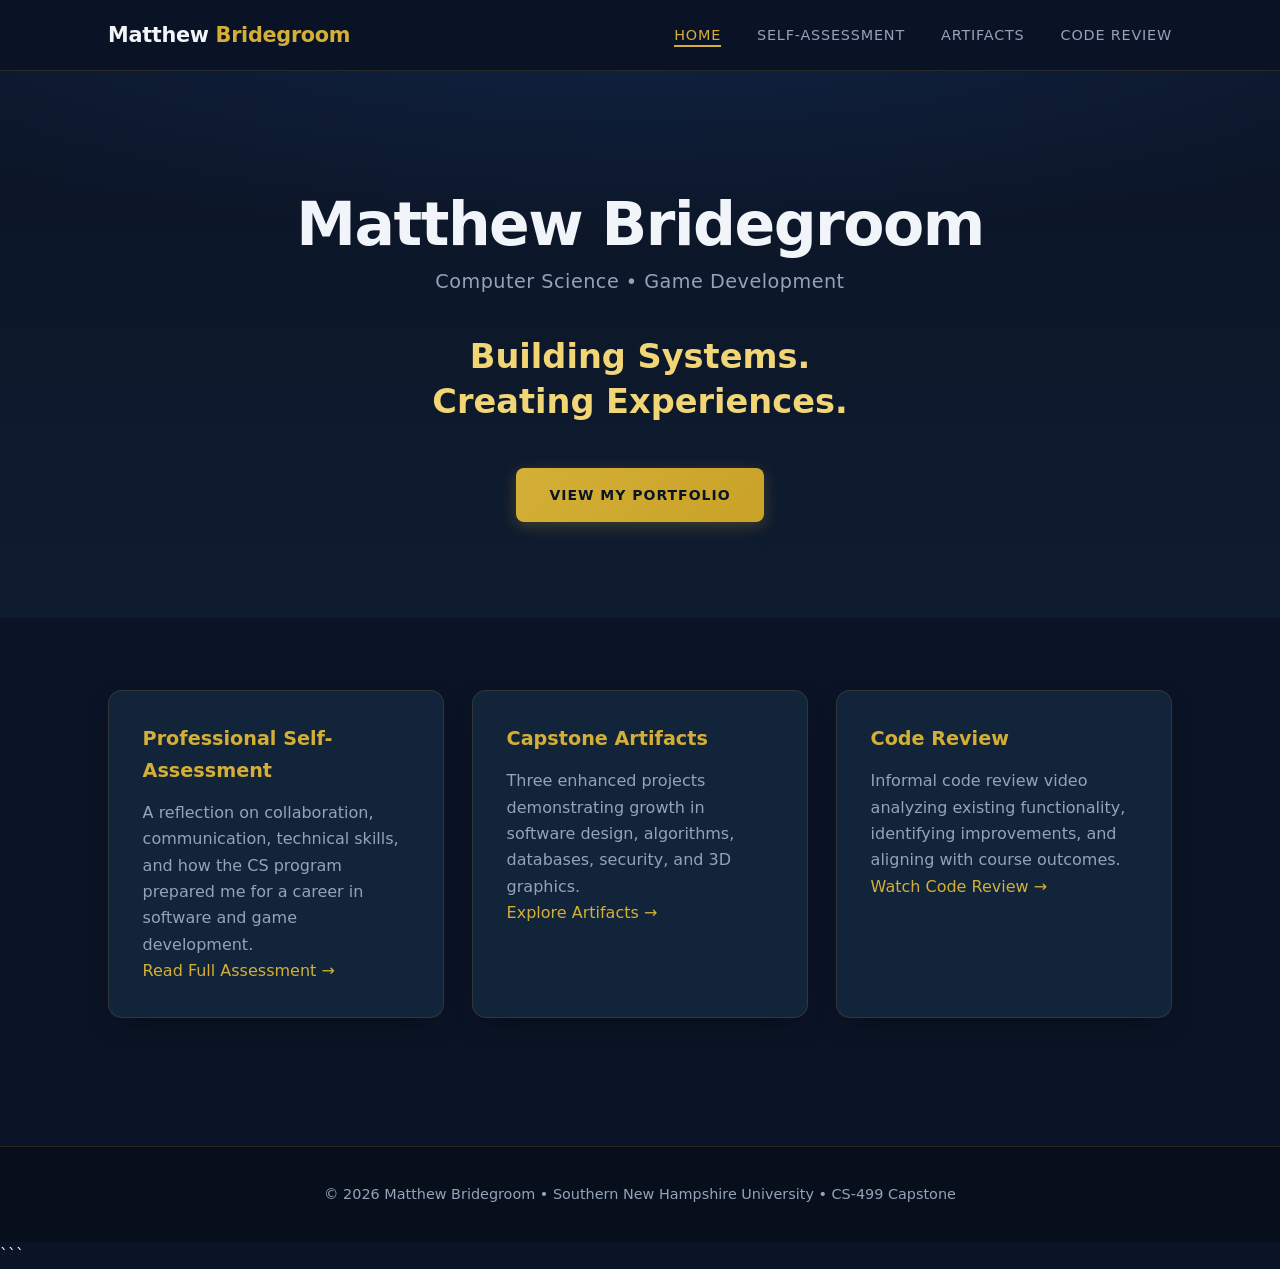
==== commit 8f3cead5: "Update index.html" ====
--- a/index.html
+++ b/index.html
@@ -1,632 +1,67 @@
-```html
 <!DOCTYPE html>
 <html lang="en">
 <head>
-    <meta charset="UTF-8">
-    <meta name="viewport" content="width=device-width, initial-scale=1.0">
-
-    <title>Matthew Bridegroom | Computer Science</title>
-
-    <link rel="stylesheet" href="css/style.css">
-
-    <link rel="preconnect" href="https://fonts.googleapis.com">
-    <link rel="preconnect" href="https://fonts.gstatic.com" crossorigin>
-
-    <link href="https://fonts.googleapis.com/css2?family=Inter:wght@400;500;600;700;800&family=Space+Grotesk:wght@400;500;600;700&display=swap" rel="stylesheet">
+  <meta charset="UTF-8">
+  <meta name="viewport" content="width=device-width, initial-scale=1.0">
+  <title>Matthew Bridegroom | Computer Science Portfolio</title>
+  <link rel="stylesheet" href="css/style.css">
 </head>
-
 <body>
 
-<!-- NAVIGATION -->
+  <!-- Navigation -->
+  <nav class="navbar">
+    <div class="nav-inner">
+      <a href="index.html" class="logo">Matthew <span>Bridegroom</span></a>
+      <ul class="nav-links">
+        <li><a href="index.html" class="active">Home</a></li>
+        <li><a href="self-assessment.html">Self-Assessment</a></li>
+        <li><a href="artifacts.html">Artifacts</a></li>
+        <li><a href="code-review.html">Code Review</a></li>
+      </ul>
+    </div>
+  </nav>
 
-<header class="navbar">
+  <!-- Hero -->
+  <header class="hero">
+    <div class="container">
+      <h1>Matthew Bridegroom</h1>
+      <p class="subtitle">Computer Science • Game Development</p>
+      <p class="tagline">Building Systems.<br>Creating Experiences.</p>
+      <a href="artifacts.html" class="btn">View My Portfolio</a>
+    </div>
+  </header>
 
-    <div class="nav-container">
+  <!-- Quick Overview -->
+  <section>
+    <div class="container">
+      <div class="grid-3">
+        <div class="card">
+          <h3>Professional Self-Assessment</h3>
+          <p class="text-muted">A reflection on collaboration, communication, technical skills, and how the CS program prepared me for a career in software and game development.</p>
+          <a href="self-assessment.html">Read Full Assessment →</a>
+        </div>
+        <div class="card">
+          <h3>Capstone Artifacts</h3>
+          <p class="text-muted">Three enhanced projects demonstrating growth in software design, algorithms, databases, security, and 3D graphics.</p>
+          <a href="artifacts.html">Explore Artifacts →</a>
+        </div>
+        <div class="card">
+          <h3>Code Review</h3>
+          <p class="text-muted">Informal code review video analyzing existing functionality, identifying improvements, and aligning with course outcomes.</p>
+          <a href="code-review.html">Watch Code Review →</a>
+        </div>
+      </div>
+    </div>
+  </section>
 
-        <a href="index.html" class="brand">
-            <span class="brand-mark">MB</span>
-
-            <span class="brand-text">
-                <strong>MATTHEW BRIDEGROOM</strong>
-                <small>COMPUTER SCIENCE</small>
-            </span>
-        </a>
-
-        <nav class="navigation">
-
-            <a href="index.html" class="active">Home</a>
-
-            <a href="artifacts.html">Portfolio</a>
-
-            <a href="code-review.html">Code Review</a>
-
-            <a href="resume.html">Resume</a>
-
-            <a href="about.html">About</a>
-
-        </nav>
-
+  <footer>
+    <div class="container">
+      <p>© 2026 Matthew Bridegroom • Southern New Hampshire University • CS-499 Capstone</p>
     </div>
-
-</header>
-
-
-<!-- HERO -->
-
-<main>
-
-<section class="hero">
-
-    <div class="hero-grid"></div>
-
-    <div class="hero-glow"></div>
-
-    <div class="container hero-container">
-
-        <div class="hero-content">
-
-            <div class="hero-label">
-                <span></span>
-                COMPUTER SCIENCE • GAME DEVELOPMENT
-            </div>
-
-            <h1>
-                Building
-                <span>Systems.</span>
-                Creating
-                <span>Experiences.</span>
-            </h1>
-
-            <p class="hero-description">
-
-                Computer Science graduate focused on game development,
-                software engineering, graphics programming, algorithms,
-                and interactive applications.
-
-            </p>
-
-            <div class="hero-buttons">
-
-                <a href="artifacts.html" class="gold-button">
-                    Explore My Work
-                    <span>→</span>
-                </a>
-
-                <a href="about.html" class="outline-button">
-                    About Me
-                </a>
-
-            </div>
-
-        </div>
-
-
-        <div class="hero-visual">
-
-            <div class="code-window">
-
-                <div class="window-header">
-
-                    <div class="window-dots">
-                        <i></i>
-                        <i></i>
-                        <i></i>
-                    </div>
-
-                    <span>SceneManager.cpp</span>
-
-                </div>
-
-                <div class="code-content">
-
-                    <p>
-                        <span class="code-number">01</span>
-                        <span class="code-keyword">struct</span>
-                        <span class="code-white"> SceneObject</span>
-                    </p>
-
-                    <p>
-                        <span class="code-number">02</span>
-                        <span class="code-white">{</span>
-                    </p>
-
-                    <p>
-                        <span class="code-number">03</span>
-                        <span class="code-type">    glm::vec3</span>
-                        <span class="code-white"> position;</span>
-                    </p>
-
-                    <p>
-                        <span class="code-number">04</span>
-                        <span class="code-type">    glm::vec3</span>
-                        <span class="code-white"> scale;</span>
-                    </p>
-
-                    <p>
-                        <span class="code-number">05</span>
-                        <span class="code-type">    std::string</span>
-                        <span class="code-white"> texture;</span>
-                    </p>
-
-                    <p>
-                        <span class="code-number">06</span>
-                        <span class="code-white">};</span>
-                    </p>
-
-                    <br>
-
-                    <p>
-                        <span class="code-number">08</span>
-                        <span class="code-keyword">std::unordered_map</span>
-                    </p>
-
-                    <p>
-                        <span class="code-number">09</span>
-                        <span class="code-white">    textureMap;</span>
-                    </p>
-
-                    <p>
-                        <span class="code-number">10</span>
-                        <span class="code-comment">// efficient lookup</span>
-                    </p>
-
-                </div>
-
-                <div class="code-status">
-
-                    <span class="status-dot"></span>
-
-                    <span>BUILD SUCCESSFUL</span>
-
-                </div>
-
-            </div>
-
-        </div>
-
-    </div>
-
-</section>
-
-
-<!-- STATS -->
-
-<section class="stats-section">
-
-    <div class="container stats-grid">
-
-        <div class="stat">
-
-            <strong>CS</strong>
-
-            <span>Computer Science</span>
-
-        </div>
-
-        <div class="stat">
-
-            <strong>C++</strong>
-
-            <span>Software Development</span>
-
-        </div>
-
-        <div class="stat">
-
-            <strong>UE5</strong>
-
-            <span>Game Development</span>
-
-        </div>
-
-        <div class="stat">
-
-            <strong>SQL</strong>
-
-            <span>Database Development</span>
-
-        </div>
-
-    </div>
-
-</section>
-
-
-<!-- FEATURED WORK -->
-
-<section class="section">
-
-    <div class="container">
-
-        <div class="section-header">
-
-            <div>
-
-                <div class="section-label">
-                    01 / SELECTED WORK
-                </div>
-
-                <h2>
-                    Featured <span>Projects</span>
-                </h2>
-
-            </div>
-
-            <a href="artifacts.html" class="text-link">
-                View All Projects →
-            </a>
-
-        </div>
-
-
-        <div class="project-grid">
-
-
-            <!-- PROJECT ONE -->
-
-            <a href="artifacts/cs330.html" class="project-card project-large">
-
-                <div class="project-image graphics-project">
-
-                    <div class="project-overlay"></div>
-
-                    <div class="project-scene">
-
-                        <div class="scene-grid"></div>
-
-                        <div class="scene-object object-one"></div>
-
-                        <div class="scene-object object-two"></div>
-
-                        <div class="scene-object object-three"></div>
-
-                    </div>
-
-                    <div class="project-number">
-                        01
-                    </div>
-
-                </div>
-
-                <div class="project-info">
-
-                    <div class="project-meta">
-                        CS-330 / COMPUTATIONAL GRAPHICS
-                    </div>
-
-                    <h3>
-                        Computational Graphics
-                        <span>& Visualization</span>
-                    </h3>
-
-                    <p>
-                        Enhanced C++ graphics application demonstrating
-                        data-driven design, improved algorithms, and
-                        scalable software architecture.
-                    </p>
-
-                    <div class="project-tags">
-
-                        <span>C++</span>
-                        <span>OpenGL</span>
-                        <span>Algorithms</span>
-                        <span>Software Engineering</span>
-
-                    </div>
-
-                </div>
-
-            </a>
-
-
-            <!-- PROJECT TWO -->
-
-            <a href="artifacts/cs360.html" class="project-card">
-
-                <div class="project-image mobile-project">
-
-                    <div class="phone">
-
-                        <div class="phone-screen">
-
-                            <div class="phone-top"></div>
-
-                            <div class="phone-card"></div>
-
-                            <div class="phone-card"></div>
-
-                            <div class="phone-card small"></div>
-
-                        </div>
-
-                    </div>
-
-                    <div class="project-number">
-                        02
-                    </div>
-
-                </div>
-
-                <div class="project-info">
-
-                    <div class="project-meta">
-                        CS-360 / MOBILE ARCHITECTURE
-                    </div>
-
-                    <h3>
-                        Mobile Application
-                    </h3>
-
-                    <p>
-                        Android application demonstrating application
-                        architecture, interface design, and persistent
-                        data management.
-                    </p>
-
-                    <div class="project-tags">
-
-                        <span>Java</span>
-                        <span>Android</span>
-                        <span>SQLite</span>
-
-                    </div>
-
-                </div>
-
-            </a>
-
-
-        </div>
-
-    </div>
-
-</section>
-
-
-<!-- SPECIALIZATION -->
-
-<section class="specialization-section">
-
-    <div class="container">
-
-        <div class="section-label">
-            02 / TECHNICAL EXPERTISE
-        </div>
-
-        <h2>
-            Designed for
-            <span>Complex Problems.</span>
-        </h2>
-
-        <p class="section-intro">
-
-            My Computer Science education has given me experience across
-            multiple areas of software development. My primary interest is
-            game development, but the underlying skills extend across
-            software engineering, algorithms, databases, and security.
-
-        </p>
-
-
-        <div class="expertise-grid">
-
-
-            <div class="expertise-card">
-
-                <div class="expertise-icon">
-                    &lt;/&gt;
-                </div>
-
-                <h3>
-                    Software
-                    <span>Engineering</span>
-                </h3>
-
-                <p>
-                    Designing maintainable, scalable software using
-                    object-oriented programming and modern development
-                    practices.
-                </p>
-
-                <div class="expertise-line"></div>
-
-            </div>
-
-
-            <div class="expertise-card">
-
-                <div class="expertise-icon">
-                    λ
-                </div>
-
-                <h3>
-                    Algorithms &
-                    <span>Data Structures</span>
-                </h3>
-
-                <p>
-                    Selecting appropriate data structures and algorithms
-                    to improve efficiency and solve computing problems.
-                </p>
-
-                <div class="expertise-line"></div>
-
-            </div>
-
-
-            <div class="expertise-card">
-
-                <div class="expertise-icon">
-                    DB
-                </div>
-
-                <h3>
-                    Databases &
-                    <span>Data</span>
-                </h3>
-
-                <p>
-                    Designing applications that store, retrieve, and
-                    manage persistent information effectively.
-                </p>
-
-                <div class="expertise-line"></div>
-
-            </div>
-
-
-            <div class="expertise-card">
-
-                <div class="expertise-icon">
-                    ⚿
-                </div>
-
-                <h3>
-                    Security &
-                    <span>Reliability</span>
-                </h3>
-
-                <p>
-                    Considering vulnerabilities, data protection, and
-                    adversarial threats throughout the development process.
-                </p>
-
-                <div class="expertise-line"></div>
-
-            </div>
-
-
-        </div>
-
-    </div>
-
-</section>
-
-
-<!-- SELF ASSESSMENT PREVIEW -->
-
-<section class="assessment-section">
-
-    <div class="container assessment-container">
-
-        <div class="assessment-label">
-            03 / PROFESSIONAL PROFILE
-        </div>
-
-        <div class="assessment-content">
-
-            <div>
-
-                <h2>
-                    From Student
-                    <span>to Developer.</span>
-                </h2>
-
-            </div>
-
-            <div>
-
-                <p>
-                    Throughout the Computer Science program at Southern
-                    New Hampshire University, I developed a broad technical
-                    foundation while focusing my education toward game
-                    development and interactive software.
-                </p>
-
-                <p>
-                    My portfolio demonstrates not only the projects I
-                    completed, but how I learned to evaluate, improve, and
-                    communicate the software I created.
-                </p>
-
-                <a href="about.html" class="gold-text-link">
-                    Read My Professional Self-Assessment →
-                </a>
-
-            </div>
-
-        </div>
-
-    </div>
-
-</section>
-
-
-<!-- CTA -->
-
-<section class="cta-section">
-
-    <div class="container">
-
-        <div class="cta-box">
-
-            <div>
-
-                <div class="section-label">
-                    LET'S CONNECT
-                </div>
-
-                <h2>
-                    Interested in
-                    <span>my work?</span>
-                </h2>
-
-            </div>
-
-            <a href="resume.html" class="gold-button">
-                View Resume
-                <span>→</span>
-            </a>
-
-        </div>
-
-    </div>
-
-</section>
-
-</main>
-
-
-<!-- FOOTER -->
-
-<footer>
-
-    <div class="container footer-container">
-
-        <div class="footer-brand">
-
-            <strong>MATTHEW BRIDEGROOM</strong>
-
-            <span>COMPUTER SCIENCE • GAME DEVELOPMENT</span>
-
-        </div>
-
-        <div class="footer-links">
-
-            <a href="index.html">Home</a>
-            <a href="artifacts.html">Portfolio</a>
-            <a href="code-review.html">Code Review</a>
-            <a href="resume.html">Resume</a>
-
-        </div>
-
-        <div class="footer-bottom">
-
-            <span>© 2026 Matthew Bridegroom</span>
-
-            <span>Southern New Hampshire University</span>
-
-        </div>
-
-    </div>
-
-</footer>
-
+  </footer>
 
 </body>
 </html>
-```
-
 </body>
 </html>
 ```
--- a/css/style.css
+++ b/css/style.css
@@ -1,1870 +1,413 @@
-```css
-/* =========================================================
-   MATTHEW BRIDEGROOM PORTFOLIO
-   NAVY  GOLD THEME
-   ========================================================= */
-
-
-/* ---------- ROOT ---------- */
+/* ===== RESET & BASE ===== */
+*, *::before, *::after {
+  margin: 0;
+  padding: 0;
+  box-sizing: border-box;
+}
 
 :root {
-
-    --navy-950: #040b16;
-    --navy-900: #071426;
-    --navy-800: #0b1d35;
-    --navy-700: #102a4a;
-    --navy-600: #15375d;
-
-    --gold: #d4af37;
-    --gold-light: #f0d77a;
-    --gold-dark: #a8871f;
-
-    --white: #f5f7fa;
-    --gray: #aab6c5;
-    --gray-dark: #647387;
-
-    --border: rgba(212, 175, 55, 0.20);
-
-    --max-width: 1240px;
-
-}
-
-
-/* ---------- RESET ---------- */
-
-* {
-    margin: 0;
-    padding: 0;
-    box-sizing: border-box;
-}
-
+  --bg: #0B1426;
+  --bg-card: #12243A;
+  --bg-elevated: #1A3352;
+  --royal: #1E4D8C;
+  --gold: #D4AF37;
+  --gold-light: #F2D675;
+  --text: #F1F5F9;
+  --text-muted: #94A3B8;
+  --border: rgba(212, 175, 55, 0.15);
+  --shadow: 0 10px 30px -10px rgba(0, 0, 0, 0.45);
+}
 
 html {
-    scroll-behavior: smooth;
-}
-
+  scroll-behavior: smooth;
+}
 
 body {
-
-    background: var(--navy-950);
-
-    color: var(--white);
-
-    font-family: "Inter", sans-serif;
-
-    line-height: 1.7;
-
-    overflow-x: hidden;
-
-}
-
+  font-family: 'Inter', 'Segoe UI', system-ui, -apple-system, sans-serif;
+  background-color: var(--bg);
+  color: var(--text);
+  line-height: 1.65;
+  min-height: 100vh;
+  -webkit-font-smoothing: antialiased;
+}
 
 a {
-
-    color: inherit;
-
-    text-decoration: none;
-
-}
-
-
+  color: var(--gold);
+  text-decoration: none;
+  transition: color 0.2s ease;
+}
+
+a:hover {
+  color: var(--gold-light);
+}
+
+img {
+  max-width: 100%;
+  height: auto;
+  display: block;
+}
+
+/* ===== LAYOUT ===== */
 .container {
-
-    width: min(90%, var(--max-width));
-
-    margin: 0 auto;
-
-}
-
-
-::selection {
-
-    background: var(--gold);
-
-    color: var(--navy-950);
-
-}
-
-
-/* ---------- NAVIGATION ---------- */
-
+  max-width: 1120px;
+  margin: 0 auto;
+  padding: 0 1.75rem;
+}
+
+/* ===== NAVIGATION ===== */
 .navbar {
-
-    position: fixed;
-
-    top: 0;
-
-    left: 0;
-
-    width: 100%;
-
-    z-index: 1000;
-
-    background: rgba(4, 11, 22, 0.88);
-
-    border-bottom: 1px solid rgba(212, 175, 55, 0.12);
-
-    backdrop-filter: blur(18px);
-
-}
-
-
-.nav-container {
-
-    min-height: 82px;
-
-    display: flex;
-
-    align-items: center;
-
-    justify-content: space-between;
-
-    gap: 40px;
-
-}
-
-
-/* Brand */
-
-.brand {
-
-    display: flex;
-
-    align-items: center;
-
-    gap: 13px;
-
-}
-
-
-.brand-mark {
-
-    width: 42px;
-
-    height: 42px;
-
-    display: flex;
-
-    align-items: center;
-
-    justify-content: center;
-
-    border: 1px solid var(--gold);
-
-    color: var(--gold);
-
-    font-family: "Space Grotesk", sans-serif;
-
-    font-weight: 700;
-
+  background: rgba(11, 20, 38, 0.92);
+  backdrop-filter: blur(12px);
+  border-bottom: 1px solid var(--border);
+  position: sticky;
+  top: 0;
+  z-index: 100;
+  padding: 1.1rem 0;
+}
+
+.nav-inner {
+  display: flex;
+  justify-content: space-between;
+  align-items: center;
+  max-width: 1120px;
+  margin: 0 auto;
+  padding: 0 1.75rem;
+}
+
+.logo {
+  font-size: 1.3rem;
+  font-weight: 700;
+  color: var(--text);
+  letter-spacing: -0.3px;
+}
+
+.logo span {
+  color: var(--gold);
+}
+
+.nav-links {
+  display: flex;
+  gap: 2.25rem;
+  list-style: none;
+}
+
+.nav-links a {
+  color: var(--text-muted);
+  font-weight: 500;
+  font-size: 0.9rem;
+  text-transform: uppercase;
+  letter-spacing: 0.8px;
+  position: relative;
+}
+
+.nav-links a::after {
+  content: '';
+  position: absolute;
+  bottom: -4px;
+  left: 0;
+  width: 0;
+  height: 2px;
+  background: var(--gold);
+  transition: width 0.25s ease;
+}
+
+.nav-links a:hover,
+.nav-links a.active {
+  color: var(--gold);
+}
+
+.nav-links a:hover::after,
+.nav-links a.active::after {
+  width: 100%;
+}
+
+/* ===== HERO ===== */
+.hero {
+  padding: 7.5rem 0 6rem;
+  text-align: center;
+  background: 
+    radial-gradient(ellipse 80% 50% at 50% -20%, rgba(30, 77, 140, 0.35), transparent),
+    linear-gradient(180deg, #0B1426 0%, #0F1C30 100%);
+  position: relative;
+  overflow: hidden;
+}
+
+.hero h1 {
+  font-size: clamp(2.5rem, 6vw, 3.75rem);
+  font-weight: 800;
+  letter-spacing: -1.5px;
+  margin-bottom: 0.6rem;
+  line-height: 1.1;
+}
+
+.hero .subtitle {
+  font-size: 1.2rem;
+  color: var(--text-muted);
+  font-weight: 500;
+  letter-spacing: 0.5px;
+  margin-bottom: 1.75rem;
+}
+
+.hero .tagline {
+  font-size: clamp(1.5rem, 3.5vw, 2.1rem);
+  font-weight: 600;
+  color: var(--gold-light);
+  margin: 2.25rem 0 2.75rem;
+  line-height: 1.35;
+}
+
+.btn {
+  display: inline-flex;
+  align-items: center;
+  gap: 0.5rem;
+  background: linear-gradient(135deg, var(--gold), #C9A227);
+  color: #0B1426;
+  font-weight: 700;
+  padding: 0.95rem 2.1rem;
+  border-radius: 8px;
+  text-transform: uppercase;
+  letter-spacing: 1px;
+  font-size: 0.875rem;
+  transition: all 0.25s ease;
+  box-shadow: 0 4px 15px rgba(212, 175, 55, 0.25);
+}
+
+.btn:hover {
+  transform: translateY(-3px);
+  box-shadow: 0 8px 25px rgba(212, 175, 55, 0.35);
+  color: #0B1426;
+}
+
+/* ===== SECTIONS ===== */
+section {
+  padding: 4.5rem 0;
+}
+
+.section-title {
+  font-size: 1.85rem;
+  font-weight: 700;
+  margin-bottom: 1.75rem;
+  color: var(--text);
+  position: relative;
+  display: inline-block;
+  padding-bottom: 0.5rem;
+}
+
+.section-title::after {
+  content: '';
+  position: absolute;
+  bottom: 0;
+  left: 0;
+  width: 60%;
+  height: 3px;
+  background: linear-gradient(90deg, var(--gold), transparent);
+  border-radius: 2px;
+}
+
+.card {
+  background: var(--bg-card);
+  border-radius: 14px;
+  padding: 2rem 2.1rem;
+  margin-bottom: 1.5rem;
+  border: 1px solid var(--border);
+  box-shadow: var(--shadow);
+  transition: border-color 0.25s ease, transform 0.25s ease;
+}
+
+.card:hover {
+  border-color: rgba(212, 175, 55, 0.3);
+}
+
+.card h3 {
+  color: var(--gold);
+  margin-bottom: 0.85rem;
+  font-size: 1.2rem;
+  font-weight: 600;
+}
+
+.grid-2 {
+  display: grid;
+  grid-template-columns: 1fr 1fr;
+  gap: 1.75rem;
+}
+
+.grid-3 {
+  display: grid;
+  grid-template-columns: repeat(3, 1fr);
+  gap: 1.75rem;
+}
+
+@media (max-width: 900px) {
+  .grid-3 {
+    grid-template-columns: 1fr;
+  }
+}
+
+@media (max-width: 700px) {
+  .grid-2 {
+    grid-template-columns: 1fr;
+  }
+  .nav-links {
+    gap: 1.1rem;
+  }
+  .nav-links a {
     font-size: 0.8rem;
-
-}
-
-
-.brand-text {
-
-    display: flex;
-
-    flex-direction: column;
-
-    line-height: 1.2;
-
-}
-
-
-.brand-text strong {
-
-    font-size: 0.82rem;
-
-    letter-spacing: 1.5px;
-
-}
-
-
-.brand-text small {
-
-    margin-top: 4px;
-
-    color: var(--gold);
-
-    font-size: 0.55rem;
-
-    letter-spacing: 2px;
-
-}
-
-
-/* Navigation Links */
-
-.navigation {
-
-    display: flex;
-
-    align-items: center;
-
-    gap: 35px;
-
-}
-
-
-.navigation a {
-
-    position: relative;
-
-    color: var(--gray);
-
-    font-size: 0.82rem;
-
-    font-weight: 600;
-
-    text-transform: uppercase;
-
-    letter-spacing: 1px;
-
-    transition: 0.25s ease;
-
-}
-
-
-.navigation a::after {
-
-    content: "";
-
-    position: absolute;
-
-    left: 0;
-
-    bottom: -8px;
-
-    width: 0;
-
-    height: 2px;
-
-    background: var(--gold);
-
-    transition: 0.25s ease;
-
-}
-
-
-.navigation a:hover,
-.navigation a.active {
-
-    color: var(--white);
-
-}
-
-
-.navigation a:hover::after,
-.navigation a.active::after {
-
-    width: 100%;
-
-}
-
-
-/* ---------- HERO ---------- */
-
-.hero {
-
-    min-height: 850px;
-
-    position: relative;
-
-    display: flex;
-
-    align-items: center;
-
-    overflow: hidden;
-
-    padding-top: 82px;
-
-}
-
-
-/* Background Grid */
-
-.hero-grid {
-
-    position: absolute;
-
-    inset: 0;
-
-    opacity: 0.35;
-
-    background-image:
-
-        linear-gradient(
-            rgba(212, 175, 55, 0.06) 1px,
-            transparent 1px
-        ),
-
-        linear-gradient(
-            90deg,
-            rgba(212, 175, 55, 0.06) 1px,
-            transparent 1px
-        );
-
-    background-size: 65px 65px;
-
-    mask-image: linear-gradient(
-        to bottom,
-        black,
-        transparent 90%
-    );
-
-}
-
-
-/* Gold Glow */
-
-.hero-glow {
-
-    position: absolute;
-
-    width: 700px;
-
-    height: 700px;
-
-    right: -250px;
-
-    top: 50px;
-
-    background: radial-gradient(
-        circle,
-        rgba(212, 175, 55, 0.12),
-        transparent 68%
-    );
-
-    pointer-events: none;
-
-}
-
-
-/* Hero Container */
-
-.hero-container {
-
-    position: relative;
-
-    z-index: 2;
-
-    display: grid;
-
-    grid-template-columns: 1.05fr 0.95fr;
-
-    gap: 80px;
-
-    align-items: center;
-
-}
-
-
-.hero-content {
-
-    max-width: 720px;
-
-}
-
-
-/* Label */
-
-.hero-label {
-
-    display: flex;
-
-    align-items: center;
-
-    gap: 12px;
-
-    color: var(--gold);
-
-    font-family: "Space Grotesk", sans-serif;
-
-    font-size: 0.72rem;
-
-    letter-spacing: 3px;
-
-    font-weight: 700;
-
-}
-
-
-.hero-label span {
-
-    width: 35px;
-
-    height: 1px;
-
-    background: var(--gold);
-
-}
-
-
-/* Hero Heading */
-
-.hero h1 {
-
-    margin: 25px 0;
-
-    font-family: "Space Grotesk", sans-serif;
-
-    font-size: clamp(3.5rem, 6.5vw, 6.5rem);
-
-    line-height: 0.98;
-
-    letter-spacing: -4px;
-
-    font-weight: 700;
-
-}
-
-
-.hero h1 span {
-
-    color: var(--gold);
-
-    display: block;
-
-}
-
-
-/* Hero Description */
-
-.hero-description {
-
-    max-width: 620px;
-
-    color: var(--gray);
-
-    font-size: 1.05rem;
-
-    line-height: 1.9;
-
-}
-
-
-/* Buttons */
-
-.hero-buttons {
-
-    display: flex;
-
-    align-items: center;
-
-    gap: 15px;
-
-    margin-top: 38px;
-
-}
-
-
-.gold-button {
-
-    display: inline-flex;
-
-    align-items: center;
-
-    gap: 25px;
-
-    padding: 15px 22px;
-
-    background: var(--gold);
-
-    color: var(--navy-950);
-
-    font-size: 0.78rem;
-
-    font-weight: 800;
-
-    letter-spacing: 1px;
-
-    text-transform: uppercase;
-
-    transition: 0.3s ease;
-
-}
-
-
-.gold-button span {
-
-    font-size: 1.1rem;
-
-    transition: 0.3s ease;
-
-}
-
-
-.gold-button:hover {
-
-    background: var(--gold-light);
-
-    box-shadow:
-        0 0 25px rgba(212, 175, 55, 0.25);
-
-    transform: translateY(-3px);
-
-}
-
-
-.gold-button:hover span {
-
-    transform: translateX(5px);
-
-}
-
-
-.outline-button {
-
-    padding: 14px 22px;
-
-    border: 1px solid rgba(212, 175, 55, 0.35);
-
-    color: var(--white);
-
-    font-size: 0.78rem;
-
-    font-weight: 700;
-
-    text-transform: uppercase;
-
-    letter-spacing: 1px;
-
-    transition: 0.3s ease;
-
-}
-
-
-.outline-button:hover {
-
-    border-color: var(--gold);
-
-    color: var(--gold);
-
-}
-
-
-/* ---------- CODE WINDOW ---------- */
-
-.hero-visual {
-
-    position: relative;
-
-}
-
-
-.code-window {
-
-    position: relative;
-
-    background: rgba(7, 20, 38, 0.9);
-
-    border: 1px solid rgba(212, 175, 55, 0.22);
-
-    box-shadow:
-
-        0 30px 80px rgba(0, 0, 0, 0.45),
-
-        0 0 50px rgba(212, 175, 55, 0.04);
-
-}
-
-
-.code-window::before {
-
-    content: "";
-
-    position: absolute;
-
-    inset: -1px;
-
-    border: 1px solid rgba(212, 175, 55, 0.08);
-
-    transform: translate(10px, 10px);
-
-    z-index: -1;
-
-}
-
-
-.window-header {
-
-    height: 48px;
-
-    display: flex;
-
-    align-items: center;
-
-    gap: 20px;
-
-    padding: 0 18px;
-
-    border-bottom: 1px solid rgba(255,255,255,0.06);
-
-    color: var(--gray-dark);
-
-    font-family: monospace;
-
-    font-size: 0.72rem;
-
-}
-
-
-.window-dots {
-
-    display: flex;
-
-    gap: 6px;
-
-}
-
-
-.window-dots i {
-
-    width: 7px;
-
-    height: 7px;
-
-    border-radius: 50%;
-
-    background: var(--gray-dark);
-
-}
-
-
-.code-content {
-
-    padding: 30px 25px;
-
-    font-family: "Courier New", monospace;
-
-    font-size: 0.78rem;
-
-    line-height: 2;
-
-}
-
-
-.code-number {
-
-    display: inline-block;
-
-    width: 28px;
-
-    color: #354961;
-
-}
-
-
-.code-keyword {
-
-    color: var(--gold-light);
-
-}
-
-
-.code-type {
-
-    color: #77b7e8;
-
-}
-
-
-.code-white {
-
-    color: #dce5ef;
-
-}
-
-
-.code-comment {
-
-    color: #61758d;
-
-}
-
-
-.code-status {
-
-    padding: 12px 20px;
-
-    border-top: 1px solid rgba(255,255,255,0.06);
-
-    display: flex;
-
-    align-items: center;
-
-    gap: 8px;
-
-    color: #7b8b9e;
-
-    font-family: monospace;
-
-    font-size: 0.65rem;
-
-}
-
-
-.status-dot {
-
-    width: 6px;
-
-    height: 6px;
-
-    border-radius: 50%;
-
-    background: var(--gold);
-
-    box-shadow: 0 0 10px var(--gold);
-
-}
-
-
-/* ---------- STATS ---------- */
-
-.stats-section {
-
-    border-top: 1px solid rgba(212,175,55,0.12);
-
-    border-bottom: 1px solid rgba(212,175,55,0.12);
-
-    background: rgba(11, 29, 53, 0.55);
-
-}
-
-
-.stats-grid {
-
-    display: grid;
-
-    grid-template-columns: repeat(4, 1fr);
-
-}
-
-
-.stat {
-
-    padding: 35px 25px;
-
-    border-right: 1px solid rgba(212,175,55,0.12);
-
-    display: flex;
-
-    flex-direction: column;
-
-    gap: 3px;
-
-}
-
-
-.stat:first-child {
-
-    border-left: 1px solid rgba(212,175,55,0.12);
-
-}
-
-
-.stat strong {
-
-    color: var(--gold);
-
-    font-family: "Space Grotesk", sans-serif;
-
-    font-size: 1.5rem;
-
-}
-
-
-.stat span {
-
-    color: var(--gray);
-
-    font-size: 0.72rem;
-
-    text-transform: uppercase;
-
-    letter-spacing: 1px;
-
-}
-
-
-/* ---------- SECTIONS ---------- */
-
-.section {
-
-    padding: 125px 0;
-
-}
-
-
-.section-header {
-
-    display: flex;
-
-    justify-content: space-between;
-
-    align-items: end;
-
-    gap: 30px;
-
-    margin-bottom: 55px;
-
-}
-
-
-.section-label {
-
-    color: var(--gold);
-
-    font-family: monospace;
-
-    font-size: 0.72rem;
-
-    letter-spacing: 2px;
-
-    margin-bottom: 12px;
-
-}
-
-
-.section h2 {
-
-    font-family: "Space Grotesk", sans-serif;
-
-    font-size: clamp(2.4rem, 4vw, 4rem);
-
-    line-height: 1.05;
-
-    letter-spacing: -2px;
-
-}
-
-
-.section h2 span {
-
-    color: var(--gold);
-
-}
-
-
-.text-link {
-
-    color: var(--gold);
-
-    font-size: 0.75rem;
-
-    text-transform: uppercase;
-
-    letter-spacing: 1px;
-
-    font-weight: 700;
-
-    white-space: nowrap;
-
-}
-
-
-/* ---------- PROJECTS ---------- */
-
-.project-grid {
-
-    display: grid;
-
-    grid-template-columns: 1.25fr 0.75fr;
-
-    gap: 25px;
-
-}
-
-
-.project-card {
-
-    display: block;
-
-    background: var(--navy-900);
-
-    border: 1px solid rgba(212,175,55,0.14);
-
-    transition: 0.4s ease;
-
-    overflow: hidden;
-
-}
-
-
-.project-card:hover {
-
-    border-color: rgba(212,175,55,0.55);
-
-    transform: translateY(-7px);
-
-    box-shadow:
-        0 25px 60px rgba(0,0,0,0.35);
-
-}
-
-
-/* Project Images */
-
-.project-image {
-
-    height: 300px;
-
-    position: relative;
-
-    overflow: hidden;
-
-    background: var(--navy-800);
-
-}
-
-
-.project-large .project-image {
-
-    height: 380px;
-
-}
-
-
-/* Graphics Project */
-
-.graphics-project {
-
-    background:
-        radial-gradient(
-            circle at 50% 45%,
-            rgba(212,175,55,0.18),
-            transparent 35%
-        ),
-        linear-gradient(
-            135deg,
-            #0b1d35,
-            #071426
-        );
-
-}
-
-
-.scene-grid {
-
-    position: absolute;
-
-    inset: 0;
-
-    opacity: 0.4;
-
-    background-image:
-        linear-gradient(
-            rgba(212,175,55,0.15) 1px,
-            transparent 1px
-        ),
-        linear-gradient(
-            90deg,
-            rgba(212,175,55,0.15) 1px,
-            transparent 1px
-        );
-
-    background-size: 35px 35px;
-
-    transform: perspective(400px) rotateX(55deg) scale(1.5);
-
-    transform-origin: center bottom;
-
-}
-
-
-.scene-object {
-
-    position: absolute;
-
-    border: 2px solid rgba(240,215,122,0.7);
-
-    box-shadow:
-        0 0 30px rgba(212,175,55,0.1);
-
-}
-
-
-.object-one {
-
-    width: 120px;
-
-    height: 120px;
-
-    left: 35%;
-
-    top: 28%;
-
-    transform: rotate(45deg);
-
-}
-
-
-.object-two {
-
-    width: 70px;
-
-    height: 70px;
-
-    left: 18%;
-
-    top: 48%;
-
-    transform: rotate(25deg);
-
-}
-
-
-.object-three {
-
-    width: 90px;
-
-    height: 90px;
-
-    right: 18%;
-
-    top: 43%;
-
-    transform: rotate(15deg);
-
-}
-
-
-.project-number {
-
-    position: absolute;
-
-    right: 20px;
-
-    top: 18px;
-
-    color: rgba(240,215,122,0.65);
-
-    font-family: monospace;
-
-    font-size: 0.8rem;
-
-}
-
-
-/* Mobile Project */
-
-.mobile-project {
-
-    display: flex;
-
-    align-items: center;
-
-    justify-content: center;
-
-    background:
-        radial-gradient(
-            circle,
-            rgba(212,175,55,0.12),
-            transparent 60%
-        ),
-        var(--navy-800);
-
-}
-
-
-.phone {
-
-    width: 145px;
-
-    height: 260px;
-
-    padding: 8px;
-
-    border: 2px solid var(--gold-dark);
-
-    border-radius: 22px;
-
-    background: var(--navy-950);
-
-    box-shadow:
-        0 20px 50px rgba(0,0,0,0.5),
-        0 0 35px rgba(212,175,55,0.08);
-
-}
-
-
-.phone-screen {
-
-    width: 100%;
-
-    height: 100%;
-
-    padding: 20px 10px;
-
-    background: var(--navy-800);
-
-    border-radius: 15px;
-
-}
-
-
-.phone-top {
-
-    width: 45px;
-
-    height: 4px;
-
-    margin: 0 auto 20px;
-
-    border-radius: 5px;
-
-    background: var(--gold);
-
-}
-
-
-.phone-card {
-
-    height: 45px;
-
-    margin-bottom: 10px;
-
-    border: 1px solid rgba(212,175,55,0.3);
-
-    background: rgba(212,175,55,0.05);
-
-}
-
-
-.phone-card.small {
-
-    width: 70%;
-
-}
-
-
-/* Project Info */
-
-.project-info {
-
-    padding: 30px;
-
-}
-
-
-.project-meta {
-
-    color: var(--gold);
-
-    font-family: monospace;
-
-    font-size: 0.65rem;
-
-    letter-spacing: 1px;
-
-    margin-bottom: 10px;
-
-}
-
-
-.project-info h3 {
-
-    font-family: "Space Grotesk", sans-serif;
-
-    font-size: 1.65rem;
-
-    line-height: 1.2;
-
-    margin-bottom: 12px;
-
-}
-
-
-.project-info h3 span {
-
-    color: var(--gold);
-
-}
-
-
-.project-info p {
-
-    color: var(--gray);
-
-    font-size: 0.88rem;
-
-}
-
-
-.project-tags {
-
-    display: flex;
-
-    flex-wrap: wrap;
-
-    gap: 7px;
-
-    margin-top: 20px;
-
-}
-
-
-.project-tags span {
-
-    padding: 5px 9px;
-
-    border: 1px solid rgba(212,175,55,0.15);
-
-    color: var(--gray);
-
-    font-family: monospace;
-
-    font-size: 0.6rem;
-
-}
-
-
-/* ---------- SPECIALIZATION ---------- */
-
-.specialization-section {
-
-    padding: 125px 0;
-
-    background:
-
-        linear-gradient(
-            180deg,
-            var(--navy-900),
-            var(--navy-950)
-        );
-
-    border-top: 1px solid rgba(212,175,55,0.1);
-
-    border-bottom: 1px solid rgba(212,175,55,0.1);
-
-}
-
-
-.specialization-section h2 {
-
-    max-width: 750px;
-
-    font-family: "Space Grotesk", sans-serif;
-
-    font-size: clamp(2.5rem, 5vw, 5rem);
-
-    line-height: 1;
-
-    letter-spacing: -3px;
-
-}
-
-
-.specialization-section h2 span {
-
-    color: var(--gold);
-
-}
-
-
-.section-intro {
-
-    max-width: 720px;
-
-    margin: 30px 0 60px;
-
-    color: var(--gray);
-
-}
-
-
-.expertise-grid {
-
-    display: grid;
-
-    grid-template-columns: repeat(4, 1fr);
-
-    gap: 15px;
-
-}
-
-
-.expertise-card {
-
-    position: relative;
-
-    min-height: 330px;
-
-    padding: 30px;
-
-    background: rgba(7,20,38,0.7);
-
-    border: 1px solid rgba(212,175,55,0.12);
-
-    transition: 0.3s ease;
-
-}
-
-
-.expertise-card:hover {
-
-    border-color: rgba(212,175,55,0.5);
-
-    transform: translateY(-5px);
-
-}
-
-
-.expertise-icon {
-
-    width: 50px;
-
-    height: 50px;
-
-    display: flex;
-
-    align-items: center;
-
-    justify-content: center;
-
-    margin-bottom: 70px;
-
-    border: 1px solid var(--gold-dark);
-
-    color: var(--gold);
-
-    font-family: monospace;
-
-    font-weight: bold;
-
-}
-
-
-.expertise-card h3 {
-
-    font-family: "Space Grotesk", sans-serif;
-
-    font-size: 1.25rem;
-
-    line-height: 1.2;
-
-}
-
-
-.expertise-card h3 span {
-
-    display: block;
-
-    color: var(--gold);
-
-}
-
-
-.expertise-card p {
-
-    margin-top: 15px;
-
-    color: var(--gray);
-
-    font-size: 0.78rem;
-
-}
-
-
-.expertise-line {
-
-    position: absolute;
-
-    left: 30px;
-
-    bottom: 25px;
-
-    width: 35px;
-
-    height: 2px;
-
-    background: var(--gold);
-
-    transition: 0.3s ease;
-
-}
-
-
-.expertise-card:hover .expertise-line {
-
-    width: 80px;
-
-}
-
-
-/* ---------- ASSESSMENT ---------- */
-
-.assessment-section {
-
-    padding: 125px 0;
-
-}
-
-
-.assessment-label {
-
-    color: var(--gold);
-
-    font-family: monospace;
-
-    font-size: 0.72rem;
-
-    letter-spacing: 2px;
-
-    margin-bottom: 45px;
-
-}
-
-
-.assessment-container {
-
-    border-top: 1px solid rgba(212,175,55,0.2);
-
-    padding-top: 50px;
-
-}
-
-
-.assessment-content {
-
-    display: grid;
-
-    grid-template-columns: 1fr 1fr;
-
-    gap: 100px;
-
-}
-
-
-.assessment-content h2 {
-
-    font-family: "Space Grotesk", sans-serif;
-
-    font-size: clamp(2.5rem, 4vw, 4.5rem);
-
-    line-height: 1;
-
-    letter-spacing: -3px;
-
-}
-
-
-.assessment-content h2 span {
-
-    color: var(--gold);
-
-    display: block;
-
-}
-
-
-.assessment-content p {
-
-    color: var(--gray);
-
-    margin-bottom: 20px;
-
-}
-
-
-.gold-text-link {
-
-    display: inline-block;
-
-    margin-top: 20px;
-
-    color: var(--gold);
-
-    font-weight: 700;
-
-    font-size: 0.78rem;
-
-    text-transform: uppercase;
-
-    letter-spacing: 1px;
-
-}
-
-
-/* ---------- CTA ---------- */
-
-.cta-section {
-
-    padding: 0 0 125px;
-
-}
-
-
-.cta-box {
-
-    min-height: 280px;
-
-    padding: 55px;
-
-    display: flex;
-
-    align-items: center;
-
-    justify-content: space-between;
-
-    gap: 40px;
-
-    background:
-
-        linear-gradient(
-            135deg,
-            var(--navy-700),
-            var(--navy-900)
-        );
-
-    border: 1px solid rgba(212,175,55,0.25);
-
-    position: relative;
-
-    overflow: hidden;
-
-}
-
-
-.cta-box::after {
-
-    content: "";
-
-    position: absolute;
-
-    width: 400px;
-
-    height: 400px;
-
-    right: -150px;
-
-    top: -200px;
-
-    border-radius: 50%;
-
-    background: radial-gradient(
-        circle,
-        rgba(212,175,55,0.12),
-        transparent 70%
-    );
-
-}
-
-
-.cta-box h2 {
-
-    position: relative;
-
-    z-index: 2;
-
-    font-family: "Space Grotesk", sans-serif;
-
-    font-size: clamp(2.5rem, 4vw, 4rem);
-
-    line-height: 1;
-
-}
-
-
-.cta-box h2 span {
-
-    color: var(--gold);
-
-}
-
-
-/* ---------- FOOTER ---------- */
-
+  }
+}
+
+/* ===== ARTIFACT CARDS ===== */
+.artifact-card {
+  background: var(--bg-card);
+  border-radius: 14px;
+  overflow: hidden;
+  border: 1px solid var(--border);
+  box-shadow: var(--shadow);
+  transition: transform 0.3s ease, border-color 0.3s ease, box-shadow 0.3s ease;
+  height: 100%;
+  display: flex;
+  flex-direction: column;
+}
+
+.artifact-card:hover {
+  transform: translateY(-6px);
+  border-color: rgba(212, 175, 55, 0.4);
+  box-shadow: 0 20px 40px -15px rgba(0, 0, 0, 0.5);
+}
+
+.artifact-card .card-body {
+  padding: 2rem;
+  display: flex;
+  flex-direction: column;
+  flex-grow: 1;
+}
+
+.artifact-card .course {
+  color: var(--gold);
+  font-size: 0.8rem;
+  font-weight: 600;
+  text-transform: uppercase;
+  letter-spacing: 1.2px;
+  margin-bottom: 0.6rem;
+}
+
+.artifact-card h3 {
+  font-size: 1.35rem;
+  margin-bottom: 0.85rem;
+  color: var(--text);
+}
+
+.artifact-card p {
+  color: var(--text-muted);
+  font-size: 0.95rem;
+  margin-bottom: 1.5rem;
+  flex-grow: 1;
+}
+
+.artifact-card .btn {
+  align-self: flex-start;
+  margin-top: auto;
+}
+
+/* ===== CODE & LISTS ===== */
+pre {
+  background: #0A1220;
+  border: 1px solid var(--border);
+  border-radius: 10px;
+  padding: 1.35rem;
+  overflow-x: auto;
+  font-size: 0.875rem;
+  line-height: 1.55;
+  margin: 1.1rem 0;
+}
+
+code {
+  font-family: 'JetBrains Mono', 'Fira Code', 'Cascadia Code', monospace;
+}
+
+.improvement-list {
+  list-style: none;
+  margin: 1rem 0;
+}
+
+.improvement-list li {
+  position: relative;
+  padding-left: 1.6rem;
+  margin-bottom: 0.7rem;
+  color: var(--text-muted);
+}
+
+.improvement-list li::before {
+  content: "→";
+  position: absolute;
+  left: 0;
+  color: var(--gold);
+  font-weight: 700;
+}
+
+.check-list {
+  list-style: none;
+}
+
+.check-list li {
+  padding-left: 1.85rem;
+  position: relative;
+  margin-bottom: 0.55rem;
+  color: var(--text-muted);
+}
+
+.check-list li::before {
+  content: "✓";
+  position: absolute;
+  left: 0;
+  color: var(--gold);
+  font-weight: 700;
+}
+
+/* ===== VIDEO ===== */
+.video-wrapper {
+  position: relative;
+  padding-bottom: 56.25%;
+  height: 0;
+  overflow: hidden;
+  border-radius: 14px;
+  background: #0A1220;
+  border: 1px solid var(--border);
+  box-shadow: var(--shadow);
+}
+
+.video-wrapper iframe {
+  position: absolute;
+  top: 0;
+  left: 0;
+  width: 100%;
+  height: 100%;
+  border: 0;
+}
+
+/* ===== FOOTER ===== */
 footer {
-
-    border-top: 1px solid rgba(212,175,55,0.12);
-
-    padding: 55px 0 30px;
-
-    background: var(--navy-950);
-
-}
-
-
-.footer-container {
-
-    display: grid;
-
-    grid-template-columns: 1fr auto;
-
-    gap: 50px;
-
-}
-
-
-.footer-brand {
-
-    display: flex;
-
-    flex-direction: column;
-
-}
-
-
-.footer-brand strong {
-
-    font-family: "Space Grotesk", sans-serif;
-
-    letter-spacing: 1px;
-
-}
-
-
-.footer-brand span {
-
-    color: var(--gold);
-
-    font-family: monospace;
-
-    font-size: 0.6rem;
-
-    letter-spacing: 1px;
-
-    margin-top: 5px;
-
-}
-
-
-.footer-links {
-
-    display: flex;
-
-    gap: 25px;
-
-}
-
-
-.footer-links a {
-
-    color: var(--gray);
-
-    font-size: 0.72rem;
-
-    text-transform: uppercase;
-
-    letter-spacing: 1px;
-
-}
-
-
-.footer-links a:hover {
-
-    color: var(--gold);
-
-}
-
-
-.footer-bottom {
-
-    grid-column: 1 / -1;
-
-    padding-top: 25px;
-
-    margin-top: 15px;
-
-    border-top: 1px solid rgba(255,255,255,0.05);
-
-    display: flex;
-
-    justify-content: space-between;
-
-    color: var(--gray-dark);
-
-    font-size: 0.65rem;
-
-}
-
-
-/* ---------- RESPONSIVE ---------- */
-
-@media (max-width: 1000px) {
-
-    .hero-container {
-
-        grid-template-columns: 1fr;
-
-    }
-
-
-    .hero {
-
-        padding: 140px 0 100px;
-
-    }
-
-
-    .hero-visual {
-
-        max-width: 650px;
-
-    }
-
-
-    .project-grid {
-
-        grid-template-columns: 1fr;
-
-    }
-
-
-    .expertise-grid {
-
-        grid-template-columns: repeat(2, 1fr);
-
-    }
-
-
-    .assessment-content {
-
-        grid-template-columns: 1fr;
-
-        gap: 40px;
-
-    }
-
-}
-
-
-@media (max-width: 700px) {
-
-    .nav-container {
-
-        min-height: 70px;
-
-    }
-
-
-    .navigation {
-
-        gap: 12px;
-
-    }
-
-
-    .navigation a {
-
-        font-size: 0.65rem;
-
-    }
-
-
-    .brand-text {
-
-        display: none;
-
-    }
-
-
-    .hero h1 {
-
-        letter-spacing: -2px;
-
-    }
-
-
-    .hero-buttons {
-
-        flex-direction: column;
-
-        align-items: stretch;
-
-    }
-
-
-    .gold-button,
-    .outline-button {
-
-        justify-content: center;
-
-        text-align: center;
-
-    }
-
-
-    .stats-grid {
-
-        grid-template-columns: repeat(2, 1fr);
-
-    }
-
-
-    .stat:nth-child(2) {
-
-        border-right: none;
-
-    }
-
-
-    .stat:nth-child(3) {
-
-        border-left: 1px solid rgba(212,175,55,0.12);
-
-    }
-
-
-    .section-header {
-
-        align-items: start;
-
-        flex-direction: column;
-
-    }
-
-
-    .expertise-grid {
-
-        grid-template-columns: 1fr;
-
-    }
-
-
-    .assessment-content {
-
-        gap: 30px;
-
-    }
-
-
-    .cta-box {
-
-        padding: 35px;
-
-        flex-direction: column;
-
-        align-items: flex-start;
-
-    }
-
-
-    .footer-container {
-
-        grid-template-columns: 1fr;
-
-    }
-
-
-    .footer-links {
-
-        flex-wrap: wrap;
-
-    }
-
-
-    .footer-bottom {
-
-        flex-direction: column;
-
-        gap: 8px;
-
-    }
-
-}
-```
-
+  background: #080F1C;
+  border-top: 1px solid var(--border);
+  padding: 2.25rem 0;
+  text-align: center;
+  color: var(--text-muted);
+  font-size: 0.9rem;
+  margin-top: 2rem;
+}
+
+/* ===== UTILITIES ===== */
+.text-gold { color: var(--gold); }
+.text-muted { color: var(--text-muted); }
+.mb-1 { margin-bottom: 0.5rem; }
+.mb-2 { margin-bottom: 1rem; }
+.mb-3 { margin-bottom: 1.5rem; }
+.mb-4 { margin-bottom: 2rem; }
+.mt-4 { margin-top: 2rem; }
+
+.course {
+  color: var(--gold);
+  font-size: 0.85rem;
+  font-weight: 600;
+  text-transform: uppercase;
+  letter-spacing: 1px;
+}
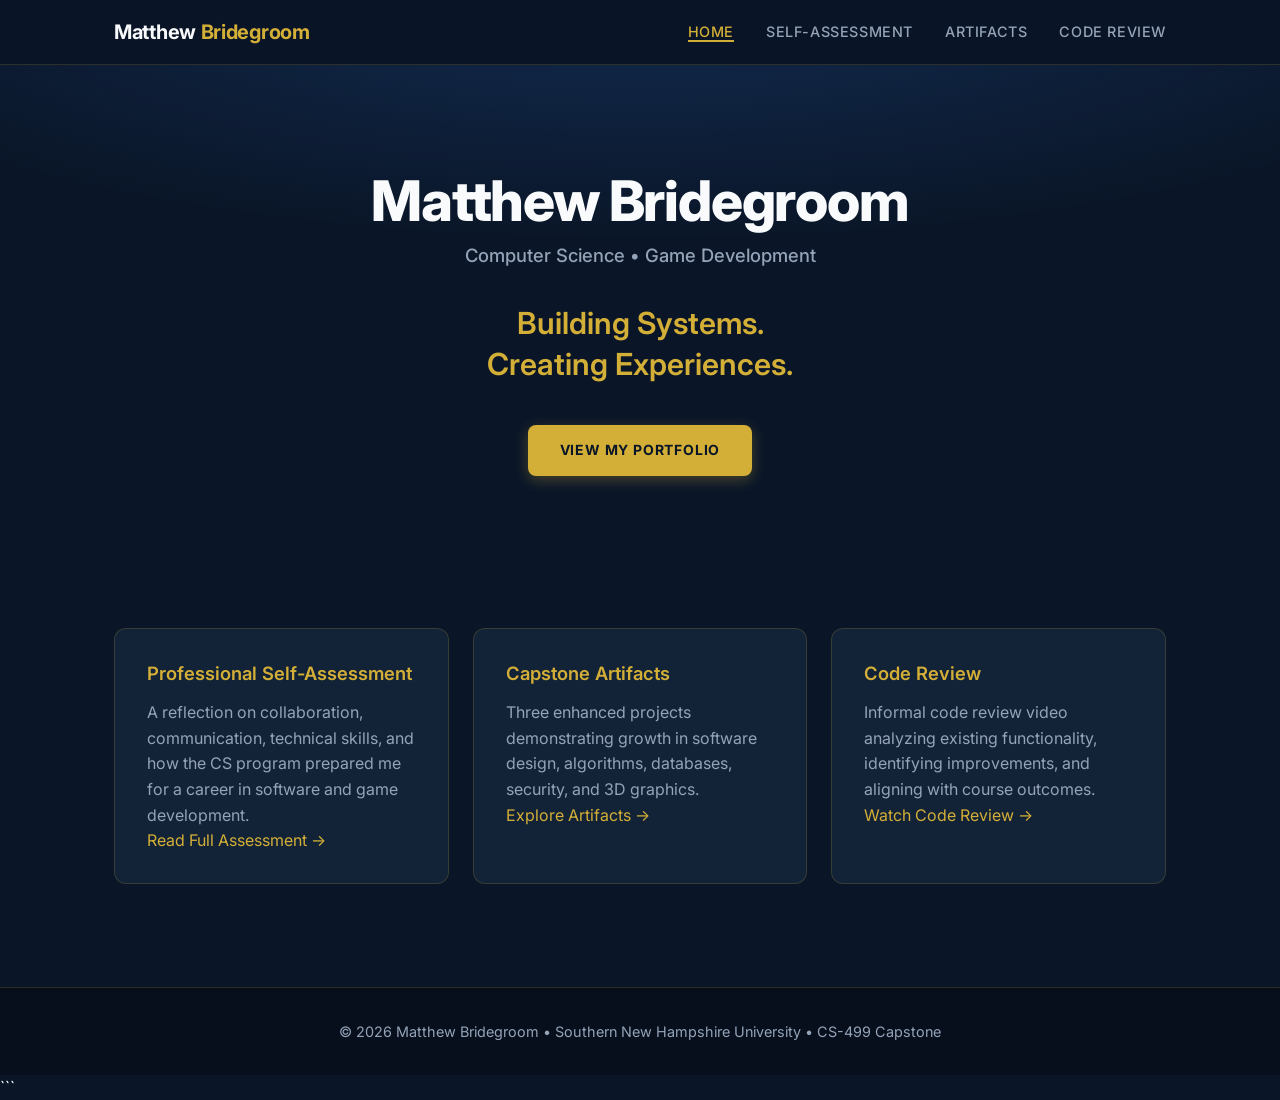
==== commit 6addf37a: "Add Google Fonts preconnect and stylesheet links" ====
--- a/index.html
+++ b/index.html
@@ -3,6 +3,9 @@
 <head>
   <meta charset="UTF-8">
   <meta name="viewport" content="width=device-width, initial-scale=1.0">
+  <link rel="preconnect" href="https://fonts.googleapis.com">
+  <link rel="preconnect" href="https://fonts.gstatic.com" crossorigin>
+  <link href="https://fonts.googleapis.com/css2?family=Inter:wght@400;500;600;700;800&display=swap" rel="stylesheet">
   <title>Matthew Bridegroom | Computer Science Portfolio</title>
   <link rel="stylesheet" href="css/style.css">
 </head>
--- a/css/style.css
+++ b/css/style.css
@@ -6,16 +6,15 @@
 }
 
 :root {
-  --bg: #0B1426;
-  --bg-card: #12243A;
-  --bg-elevated: #1A3352;
-  --royal: #1E4D8C;
+  --bg: #0A1628;
+  --bg-card: #132337;
+  --bg-elevated: #1B2F4A;
+  --royal: #1E4B8C;
   --gold: #D4AF37;
-  --gold-light: #F2D675;
-  --text: #F1F5F9;
+  --gold-hover: #E8C547;
+  --text: #F8FAFC;
   --text-muted: #94A3B8;
-  --border: rgba(212, 175, 55, 0.15);
-  --shadow: 0 10px 30px -10px rgba(0, 0, 0, 0.45);
+  --border: rgba(212, 175, 55, 0.18);
 }
 
 html {
@@ -23,10 +22,10 @@
 }
 
 body {
-  font-family: 'Inter', 'Segoe UI', system-ui, -apple-system, sans-serif;
+  font-family: 'Inter', system-ui, -apple-system, BlinkMacSystemFont, 'Segoe UI', sans-serif;
   background-color: var(--bg);
   color: var(--text);
-  line-height: 1.65;
+  line-height: 1.6;
   min-height: 100vh;
   -webkit-font-smoothing: antialiased;
 }
@@ -38,7 +37,7 @@
 }
 
 a:hover {
-  color: var(--gold-light);
+  color: var(--gold-hover);
 }
 
 img {
@@ -49,33 +48,33 @@
 
 /* ===== LAYOUT ===== */
 .container {
-  max-width: 1120px;
+  max-width: 1100px;
   margin: 0 auto;
-  padding: 0 1.75rem;
+  padding: 0 1.5rem;
 }
 
 /* ===== NAVIGATION ===== */
 .navbar {
-  background: rgba(11, 20, 38, 0.92);
-  backdrop-filter: blur(12px);
+  background: rgba(10, 22, 40, 0.95);
+  backdrop-filter: blur(10px);
   border-bottom: 1px solid var(--border);
   position: sticky;
   top: 0;
   z-index: 100;
-  padding: 1.1rem 0;
+  padding: 1rem 0;
 }
 
 .nav-inner {
   display: flex;
   justify-content: space-between;
   align-items: center;
-  max-width: 1120px;
+  max-width: 1100px;
   margin: 0 auto;
-  padding: 0 1.75rem;
+  padding: 0 1.5rem;
 }
 
 .logo {
-  font-size: 1.3rem;
+  font-size: 1.25rem;
   font-weight: 700;
   color: var(--text);
   letter-spacing: -0.3px;
@@ -87,7 +86,7 @@
 
 .nav-links {
   display: flex;
-  gap: 2.25rem;
+  gap: 2rem;
   list-style: none;
 }
 
@@ -96,14 +95,15 @@
   font-weight: 500;
   font-size: 0.9rem;
   text-transform: uppercase;
-  letter-spacing: 0.8px;
+  letter-spacing: 0.6px;
   position: relative;
+  padding-bottom: 2px;
 }
 
 .nav-links a::after {
   content: '';
   position: absolute;
-  bottom: -4px;
+  bottom: 0;
   left: 0;
   width: 0;
   height: 2px;
@@ -123,74 +123,71 @@
 
 /* ===== HERO ===== */
 .hero {
-  padding: 7.5rem 0 6rem;
+  padding: 6.5rem 0 5.5rem;
   text-align: center;
   background: 
-    radial-gradient(ellipse 80% 50% at 50% -20%, rgba(30, 77, 140, 0.35), transparent),
-    linear-gradient(180deg, #0B1426 0%, #0F1C30 100%);
-  position: relative;
-  overflow: hidden;
+    radial-gradient(ellipse 70% 50% at 50% -15%, rgba(30, 75, 140, 0.4), transparent),
+    var(--bg);
 }
 
 .hero h1 {
-  font-size: clamp(2.5rem, 6vw, 3.75rem);
+  font-size: clamp(2.4rem, 5.5vw, 3.5rem);
   font-weight: 800;
-  letter-spacing: -1.5px;
-  margin-bottom: 0.6rem;
-  line-height: 1.1;
+  letter-spacing: -1.2px;
+  margin-bottom: 0.5rem;
+  line-height: 1.15;
 }
 
 .hero .subtitle {
-  font-size: 1.2rem;
+  font-size: 1.15rem;
   color: var(--text-muted);
   font-weight: 500;
-  letter-spacing: 0.5px;
-  margin-bottom: 1.75rem;
+  margin-bottom: 1.5rem;
 }
 
 .hero .tagline {
-  font-size: clamp(1.5rem, 3.5vw, 2.1rem);
+  font-size: clamp(1.4rem, 3vw, 1.9rem);
   font-weight: 600;
-  color: var(--gold-light);
-  margin: 2.25rem 0 2.75rem;
+  color: var(--gold);
+  margin: 2rem 0 2.5rem;
   line-height: 1.35;
 }
 
 .btn {
   display: inline-flex;
   align-items: center;
-  gap: 0.5rem;
-  background: linear-gradient(135deg, var(--gold), #C9A227);
-  color: #0B1426;
-  font-weight: 700;
-  padding: 0.95rem 2.1rem;
+  background: var(--gold);
+  color: #0A1628;
+  font-weight: 700;
+  padding: 0.9rem 2rem;
   border-radius: 8px;
   text-transform: uppercase;
-  letter-spacing: 1px;
+  letter-spacing: 0.8px;
   font-size: 0.875rem;
   transition: all 0.25s ease;
-  box-shadow: 0 4px 15px rgba(212, 175, 55, 0.25);
+  box-shadow: 0 4px 14px rgba(212, 175, 55, 0.3);
 }
 
 .btn:hover {
-  transform: translateY(-3px);
-  box-shadow: 0 8px 25px rgba(212, 175, 55, 0.35);
-  color: #0B1426;
+  background: var(--gold-hover);
+  color: #0A1628;
+  transform: translateY(-2px);
+  box-shadow: 0 8px 20px rgba(212, 175, 55, 0.4);
 }
 
 /* ===== SECTIONS ===== */
 section {
-  padding: 4.5rem 0;
+  padding: 4rem 0;
 }
 
 .section-title {
-  font-size: 1.85rem;
+  font-size: 1.75rem;
   font-weight: 700;
   margin-bottom: 1.75rem;
   color: var(--text);
   position: relative;
   display: inline-block;
-  padding-bottom: 0.5rem;
+  padding-bottom: 0.45rem;
 }
 
 .section-title::after {
@@ -198,7 +195,7 @@
   position: absolute;
   bottom: 0;
   left: 0;
-  width: 60%;
+  width: 55%;
   height: 3px;
   background: linear-gradient(90deg, var(--gold), transparent);
   border-radius: 2px;
@@ -206,35 +203,34 @@
 
 .card {
   background: var(--bg-card);
-  border-radius: 14px;
-  padding: 2rem 2.1rem;
-  margin-bottom: 1.5rem;
+  border-radius: 12px;
+  padding: 1.85rem 2rem;
+  margin-bottom: 1.4rem;
   border: 1px solid var(--border);
-  box-shadow: var(--shadow);
-  transition: border-color 0.25s ease, transform 0.25s ease;
+  transition: border-color 0.25s ease;
 }
 
 .card:hover {
-  border-color: rgba(212, 175, 55, 0.3);
+  border-color: rgba(212, 175, 55, 0.35);
 }
 
 .card h3 {
   color: var(--gold);
-  margin-bottom: 0.85rem;
-  font-size: 1.2rem;
+  margin-bottom: 0.75rem;
+  font-size: 1.15rem;
   font-weight: 600;
 }
 
 .grid-2 {
   display: grid;
   grid-template-columns: 1fr 1fr;
-  gap: 1.75rem;
+  gap: 1.5rem;
 }
 
 .grid-3 {
   display: grid;
   grid-template-columns: repeat(3, 1fr);
-  gap: 1.75rem;
+  gap: 1.5rem;
 }
 
 @media (max-width: 900px) {
@@ -253,29 +249,30 @@
   .nav-links a {
     font-size: 0.8rem;
   }
+  .hero {
+    padding: 5rem 0 4rem;
+  }
 }
 
 /* ===== ARTIFACT CARDS ===== */
 .artifact-card {
   background: var(--bg-card);
-  border-radius: 14px;
-  overflow: hidden;
+  border-radius: 12px;
   border: 1px solid var(--border);
-  box-shadow: var(--shadow);
-  transition: transform 0.3s ease, border-color 0.3s ease, box-shadow 0.3s ease;
+  transition: transform 0.25s ease, border-color 0.25s ease, box-shadow 0.25s ease;
   height: 100%;
   display: flex;
   flex-direction: column;
 }
 
 .artifact-card:hover {
-  transform: translateY(-6px);
+  transform: translateY(-5px);
   border-color: rgba(212, 175, 55, 0.4);
-  box-shadow: 0 20px 40px -15px rgba(0, 0, 0, 0.5);
+  box-shadow: 0 15px 35px -12px rgba(0, 0, 0, 0.5);
 }
 
 .artifact-card .card-body {
-  padding: 2rem;
+  padding: 1.85rem;
   display: flex;
   flex-direction: column;
   flex-grow: 1;
@@ -286,53 +283,42 @@
   font-size: 0.8rem;
   font-weight: 600;
   text-transform: uppercase;
-  letter-spacing: 1.2px;
-  margin-bottom: 0.6rem;
+  letter-spacing: 1px;
+  margin-bottom: 0.5rem;
 }
 
 .artifact-card h3 {
-  font-size: 1.35rem;
-  margin-bottom: 0.85rem;
+  font-size: 1.3rem;
+  margin-bottom: 0.75rem;
   color: var(--text);
 }
 
 .artifact-card p {
   color: var(--text-muted);
   font-size: 0.95rem;
-  margin-bottom: 1.5rem;
+  margin-bottom: 1.4rem;
   flex-grow: 1;
 }
 
 .artifact-card .btn {
   align-self: flex-start;
   margin-top: auto;
-}
-
-/* ===== CODE & LISTS ===== */
-pre {
-  background: #0A1220;
-  border: 1px solid var(--border);
-  border-radius: 10px;
-  padding: 1.35rem;
-  overflow-x: auto;
-  font-size: 0.875rem;
-  line-height: 1.55;
-  margin: 1.1rem 0;
-}
-
-code {
-  font-family: 'JetBrains Mono', 'Fira Code', 'Cascadia Code', monospace;
-}
-
-.improvement-list {
+  padding: 0.75rem 1.5rem;
+  font-size: 0.8rem;
+}
+
+/* ===== LISTS ===== */
+.improvement-list,
+.check-list {
   list-style: none;
   margin: 1rem 0;
 }
 
-.improvement-list li {
+.improvement-list li,
+.check-list li {
   position: relative;
-  padding-left: 1.6rem;
-  margin-bottom: 0.7rem;
+  padding-left: 1.5rem;
+  margin-bottom: 0.6rem;
   color: var(--text-muted);
 }
 
@@ -342,17 +328,6 @@
   left: 0;
   color: var(--gold);
   font-weight: 700;
-}
-
-.check-list {
-  list-style: none;
-}
-
-.check-list li {
-  padding-left: 1.85rem;
-  position: relative;
-  margin-bottom: 0.55rem;
-  color: var(--text-muted);
 }
 
 .check-list li::before {
@@ -369,10 +344,10 @@
   padding-bottom: 56.25%;
   height: 0;
   overflow: hidden;
-  border-radius: 14px;
+  border-radius: 12px;
   background: #0A1220;
   border: 1px solid var(--border);
-  box-shadow: var(--shadow);
+  margin-bottom: 2rem;
 }
 
 .video-wrapper iframe {
@@ -386,13 +361,13 @@
 
 /* ===== FOOTER ===== */
 footer {
-  background: #080F1C;
+  background: #070F1C;
   border-top: 1px solid var(--border);
-  padding: 2.25rem 0;
+  padding: 2rem 0;
   text-align: center;
   color: var(--text-muted);
   font-size: 0.9rem;
-  margin-top: 2rem;
+  margin-top: 1rem;
 }
 
 /* ===== UTILITIES ===== */
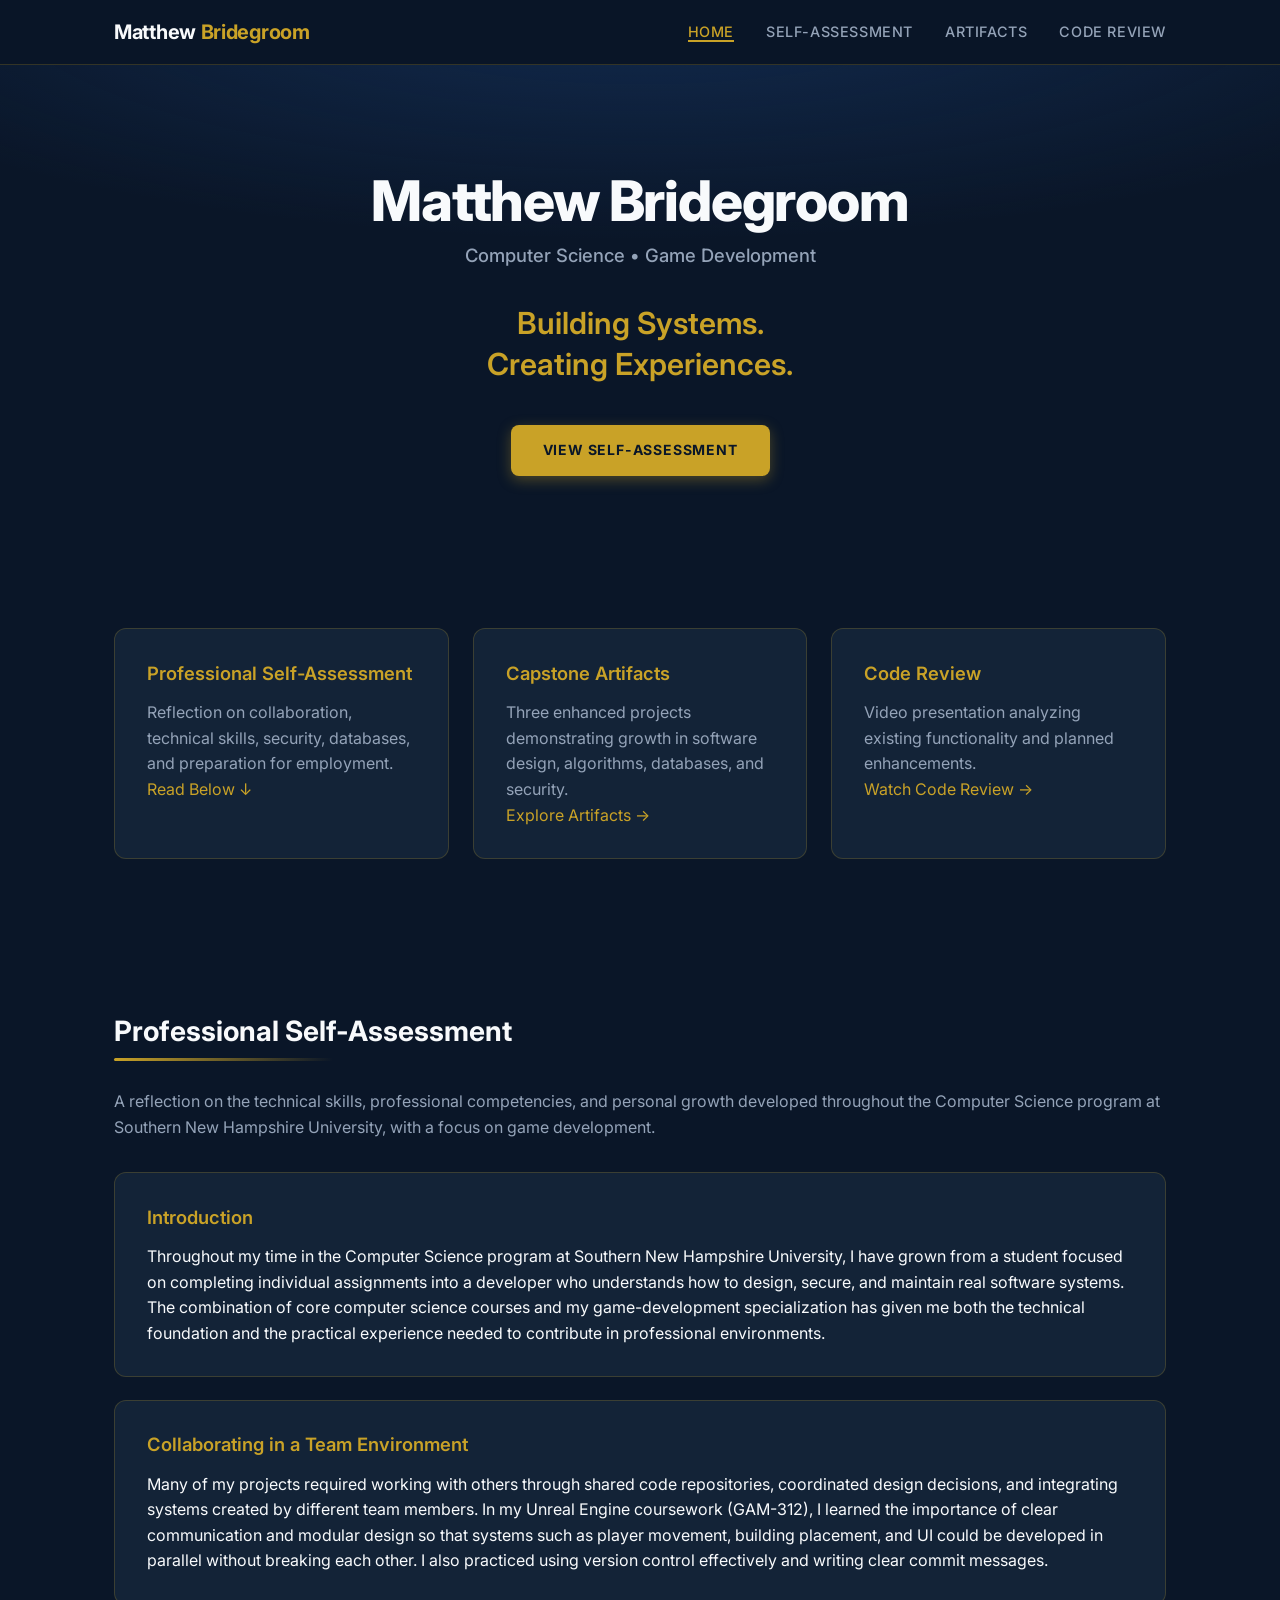
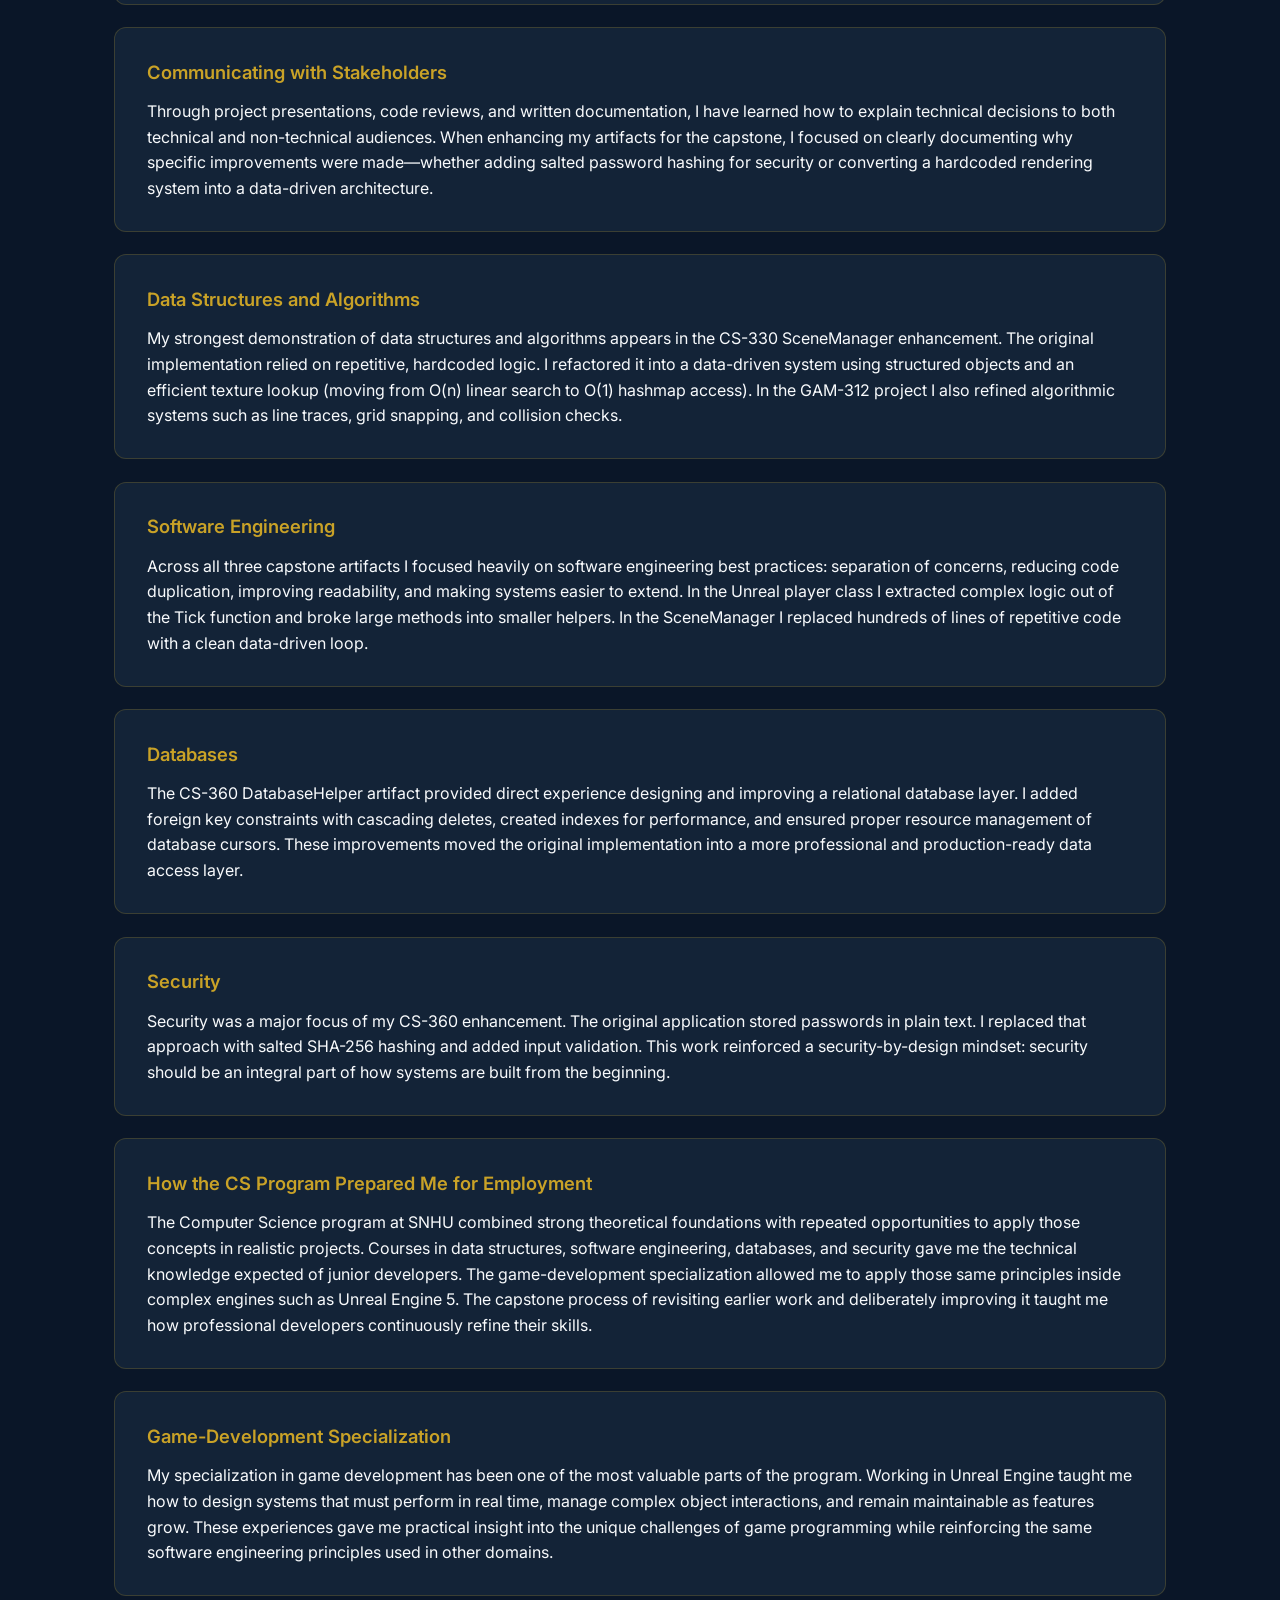
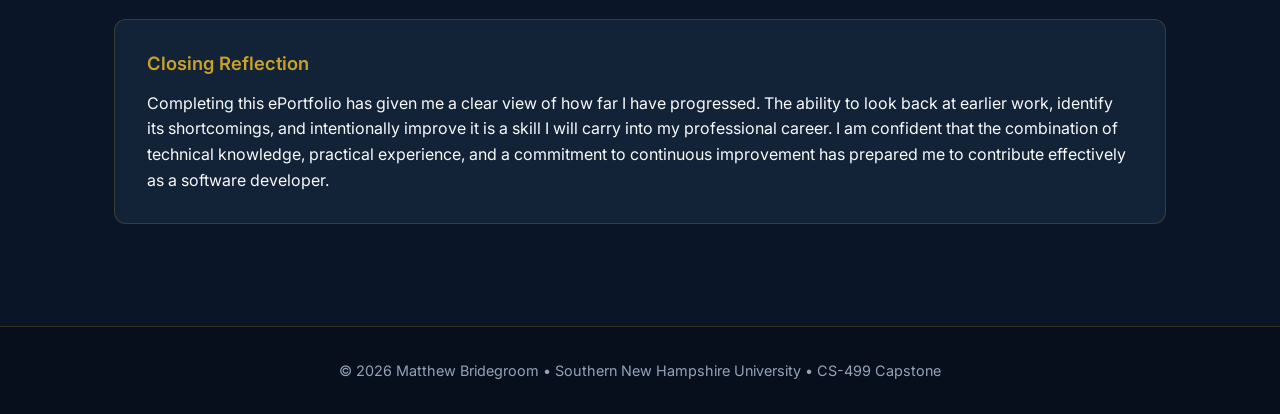
==== commit 2e88d851: "Update index.html" ====
--- a/index.html
+++ b/index.html
@@ -3,10 +3,10 @@
 <head>
   <meta charset="UTF-8">
   <meta name="viewport" content="width=device-width, initial-scale=1.0">
+  <title>Matthew Bridegroom | Computer Science Portfolio</title>
   <link rel="preconnect" href="https://fonts.googleapis.com">
   <link rel="preconnect" href="https://fonts.gstatic.com" crossorigin>
   <link href="https://fonts.googleapis.com/css2?family=Inter:wght@400;500;600;700;800&display=swap" rel="stylesheet">
-  <title>Matthew Bridegroom | Computer Science Portfolio</title>
   <link rel="stylesheet" href="css/style.css">
 </head>
 <body>
@@ -17,7 +17,7 @@
       <a href="index.html" class="logo">Matthew <span>Bridegroom</span></a>
       <ul class="nav-links">
         <li><a href="index.html" class="active">Home</a></li>
-        <li><a href="self-assessment.html">Self-Assessment</a></li>
+        <li><a href="#self-assessment">Self-Assessment</a></li>
         <li><a href="artifacts.html">Artifacts</a></li>
         <li><a href="code-review.html">Code Review</a></li>
       </ul>
@@ -30,30 +30,113 @@
       <h1>Matthew Bridegroom</h1>
       <p class="subtitle">Computer Science • Game Development</p>
       <p class="tagline">Building Systems.<br>Creating Experiences.</p>
-      <a href="artifacts.html" class="btn">View My Portfolio</a>
+      <a href="#self-assessment" class="btn">View Self-Assessment</a>
     </div>
   </header>
 
-  <!-- Quick Overview -->
+  <!-- Quick Overview Cards -->
   <section>
     <div class="container">
       <div class="grid-3">
         <div class="card">
           <h3>Professional Self-Assessment</h3>
-          <p class="text-muted">A reflection on collaboration, communication, technical skills, and how the CS program prepared me for a career in software and game development.</p>
-          <a href="self-assessment.html">Read Full Assessment →</a>
+          <p class="text-muted">Reflection on collaboration, technical skills, security, databases, and preparation for employment.</p>
+          <a href="#self-assessment">Read Below ↓</a>
         </div>
         <div class="card">
           <h3>Capstone Artifacts</h3>
-          <p class="text-muted">Three enhanced projects demonstrating growth in software design, algorithms, databases, security, and 3D graphics.</p>
+          <p class="text-muted">Three enhanced projects demonstrating growth in software design, algorithms, databases, and security.</p>
           <a href="artifacts.html">Explore Artifacts →</a>
         </div>
         <div class="card">
           <h3>Code Review</h3>
-          <p class="text-muted">Informal code review video analyzing existing functionality, identifying improvements, and aligning with course outcomes.</p>
+          <p class="text-muted">Video presentation analyzing existing functionality and planned enhancements.</p>
           <a href="code-review.html">Watch Code Review →</a>
         </div>
       </div>
+    </div>
+  </section>
+
+  <!-- ====================== -->
+  <!-- FULL SELF-ASSESSMENT  -->
+  <!-- ====================== -->
+  <section id="self-assessment">
+    <div class="container">
+      <h1 class="section-title">Professional Self-Assessment</h1>
+      <p class="text-muted mb-4">
+        A reflection on the technical skills, professional competencies, and personal growth developed throughout the Computer Science program at Southern New Hampshire University, with a focus on game development.
+      </p>
+
+      <div class="card">
+        <h3>Introduction</h3>
+        <p>
+          Throughout my time in the Computer Science program at Southern New Hampshire University, I have grown from a student focused on completing individual assignments into a developer who understands how to design, secure, and maintain real software systems. The combination of core computer science courses and my game-development specialization has given me both the technical foundation and the practical experience needed to contribute in professional environments.
+        </p>
+      </div>
+
+      <div class="card">
+        <h3>Collaborating in a Team Environment</h3>
+        <p>
+          Many of my projects required working with others through shared code repositories, coordinated design decisions, and integrating systems created by different team members. In my Unreal Engine coursework (GAM-312), I learned the importance of clear communication and modular design so that systems such as player movement, building placement, and UI could be developed in parallel without breaking each other. I also practiced using version control effectively and writing clear commit messages.
+        </p>
+      </div>
+
+      <div class="card">
+        <h3>Communicating with Stakeholders</h3>
+        <p>
+          Through project presentations, code reviews, and written documentation, I have learned how to explain technical decisions to both technical and non-technical audiences. When enhancing my artifacts for the capstone, I focused on clearly documenting why specific improvements were made—whether adding salted password hashing for security or converting a hardcoded rendering system into a data-driven architecture.
+        </p>
+      </div>
+
+      <div class="card">
+        <h3>Data Structures and Algorithms</h3>
+        <p>
+          My strongest demonstration of data structures and algorithms appears in the CS-330 SceneManager enhancement. The original implementation relied on repetitive, hardcoded logic. I refactored it into a data-driven system using structured objects and an efficient texture lookup (moving from O(n) linear search to O(1) hashmap access). In the GAM-312 project I also refined algorithmic systems such as line traces, grid snapping, and collision checks.
+        </p>
+      </div>
+
+      <div class="card">
+        <h3>Software Engineering</h3>
+        <p>
+          Across all three capstone artifacts I focused heavily on software engineering best practices: separation of concerns, reducing code duplication, improving readability, and making systems easier to extend. In the Unreal player class I extracted complex logic out of the Tick function and broke large methods into smaller helpers. In the SceneManager I replaced hundreds of lines of repetitive code with a clean data-driven loop.
+        </p>
+      </div>
+
+      <div class="card">
+        <h3>Databases</h3>
+        <p>
+          The CS-360 DatabaseHelper artifact provided direct experience designing and improving a relational database layer. I added foreign key constraints with cascading deletes, created indexes for performance, and ensured proper resource management of database cursors. These improvements moved the original implementation into a more professional and production-ready data access layer.
+        </p>
+      </div>
+
+      <div class="card">
+        <h3>Security</h3>
+        <p>
+          Security was a major focus of my CS-360 enhancement. The original application stored passwords in plain text. I replaced that approach with salted SHA-256 hashing and added input validation. This work reinforced a security-by-design mindset: security should be an integral part of how systems are built from the beginning.
+        </p>
+      </div>
+
+      <div class="card">
+        <h3>How the CS Program Prepared Me for Employment</h3>
+        <p>
+          The Computer Science program at SNHU combined strong theoretical foundations with repeated opportunities to apply those concepts in realistic projects. Courses in data structures, software engineering, databases, and security gave me the technical knowledge expected of junior developers. The game-development specialization allowed me to apply those same principles inside complex engines such as Unreal Engine 5. The capstone process of revisiting earlier work and deliberately improving it taught me how professional developers continuously refine their skills.
+        </p>
+      </div>
+
+      <div class="card">
+        <h3>Game-Development Specialization</h3>
+        <p>
+          My specialization in game development has been one of the most valuable parts of the program. Working in Unreal Engine taught me how to design systems that must perform in real time, manage complex object interactions, and remain maintainable as features grow. These experiences gave me practical insight into the unique challenges of game programming while reinforcing the same software engineering principles used in other domains.
+        </p>
+      </div>
+
+      <div class="card">
+        <h3>Closing Reflection</h3>
+        <p>
+          Completing this ePortfolio has given me a clear view of how far I have progressed. The ability to look back at earlier work, identify its shortcomings, and intentionally improve it is a skill I will carry into my professional career. I am confident that the combination of technical knowledge, practical experience, and a commitment to continuous improvement has prepared me to contribute effectively as a software developer.
+        </p>
+      </div>
+
     </div>
   </section>
 
@@ -65,6 +148,3 @@
 
 </body>
 </html>
-</body>
-</html>
-```
--- a/css/style.css
+++ b/css/style.css
@@ -10,11 +10,12 @@
   --bg-card: #132337;
   --bg-elevated: #1B2F4A;
   --royal: #1E4B8C;
-  --gold: #D4AF37;
-  --gold-hover: #E8C547;
+  --gold: #C9A227;          
+  --gold-hover: #D4B03A;
+  --gold-dark: #B8961E;
   --text: #F8FAFC;
   --text-muted: #94A3B8;
-  --border: rgba(212, 175, 55, 0.18);
+  --border: rgba(201, 162, 39, 0.22);
 }
 
 html {
@@ -165,14 +166,14 @@
   letter-spacing: 0.8px;
   font-size: 0.875rem;
   transition: all 0.25s ease;
-  box-shadow: 0 4px 14px rgba(212, 175, 55, 0.3);
+  box-shadow: 0 4px 14px rgba(201, 162, 39, 0.35);
 }
 
 .btn:hover {
   background: var(--gold-hover);
   color: #0A1628;
   transform: translateY(-2px);
-  box-shadow: 0 8px 20px rgba(212, 175, 55, 0.4);
+  box-shadow: 0 8px 20px rgba(201, 162, 39, 0.45);
 }
 
 /* ===== SECTIONS ===== */
@@ -211,7 +212,7 @@
 }
 
 .card:hover {
-  border-color: rgba(212, 175, 55, 0.35);
+  border-color: rgba(201, 162, 39, 0.4);
 }
 
 .card h3 {
@@ -267,7 +268,7 @@
 
 .artifact-card:hover {
   transform: translateY(-5px);
-  border-color: rgba(212, 175, 55, 0.4);
+  border-color: rgba(201, 162, 39, 0.45);
   box-shadow: 0 15px 35px -12px rgba(0, 0, 0, 0.5);
 }
 
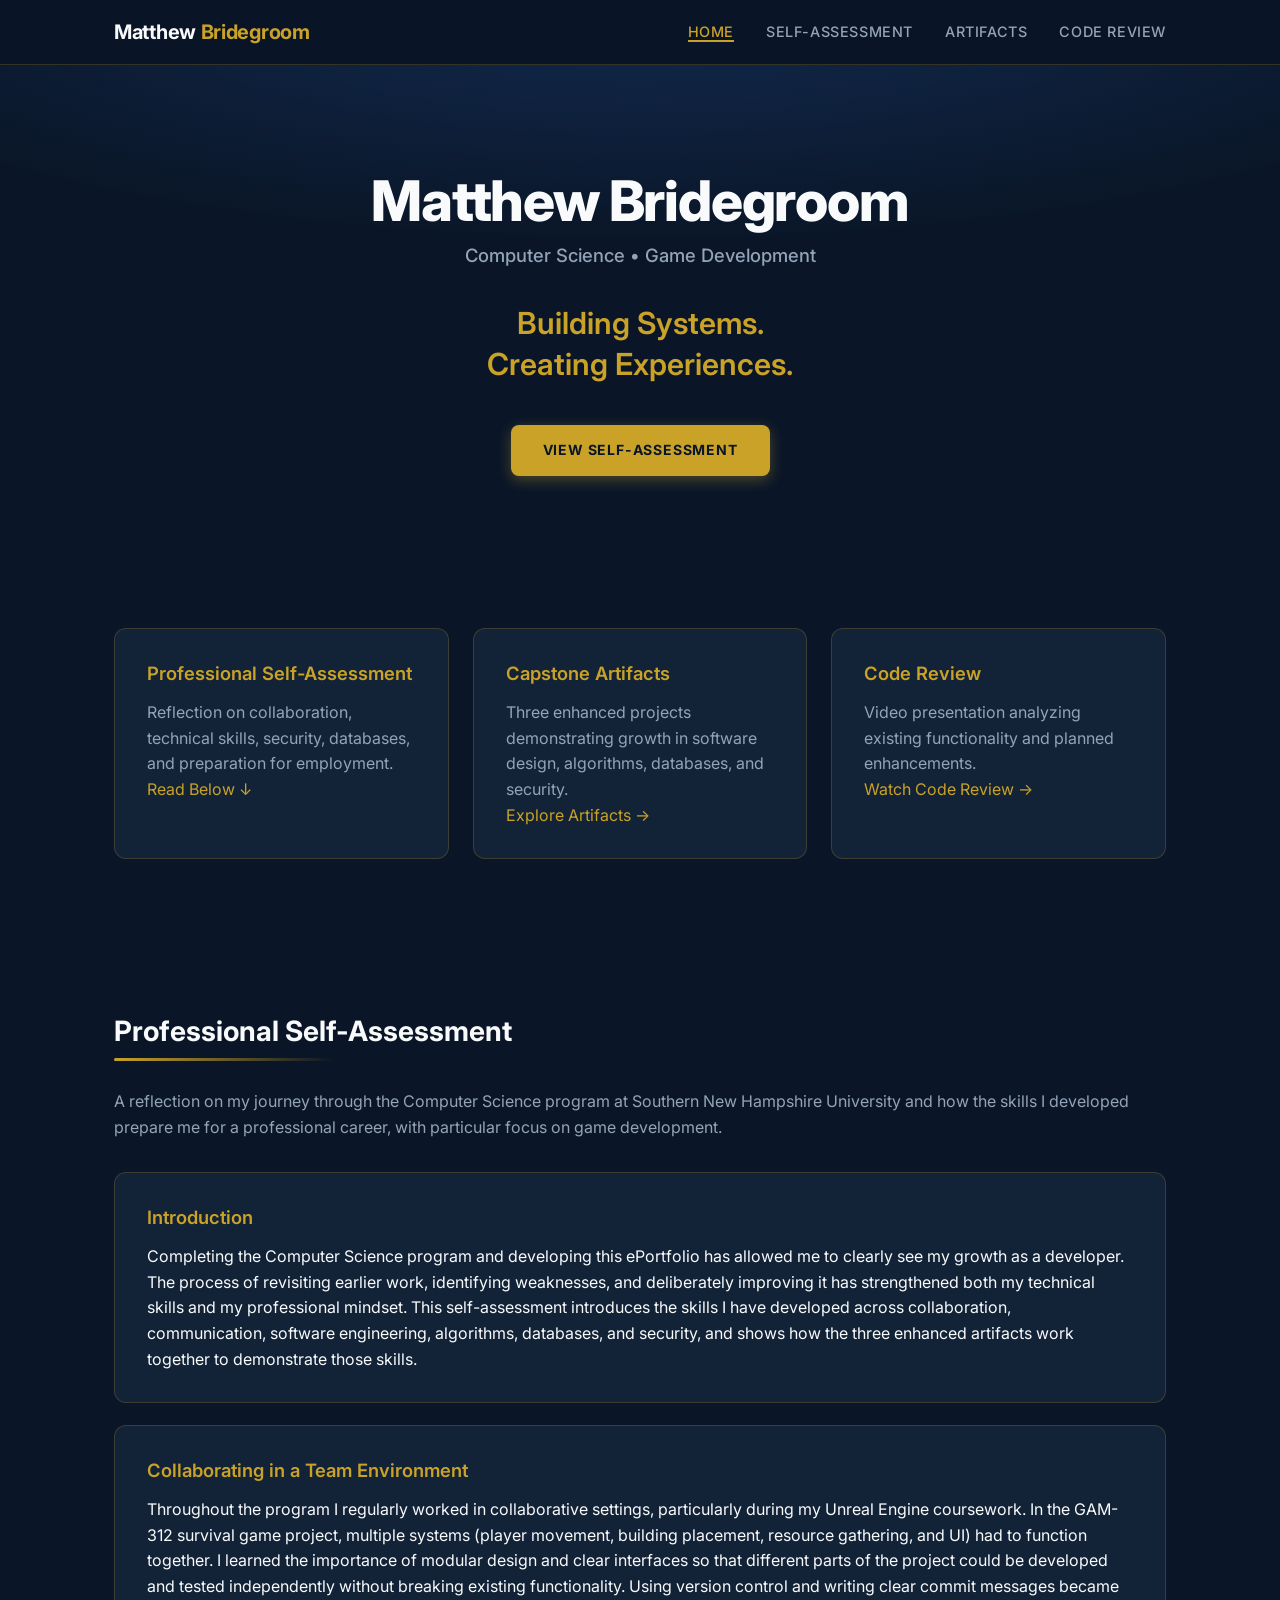
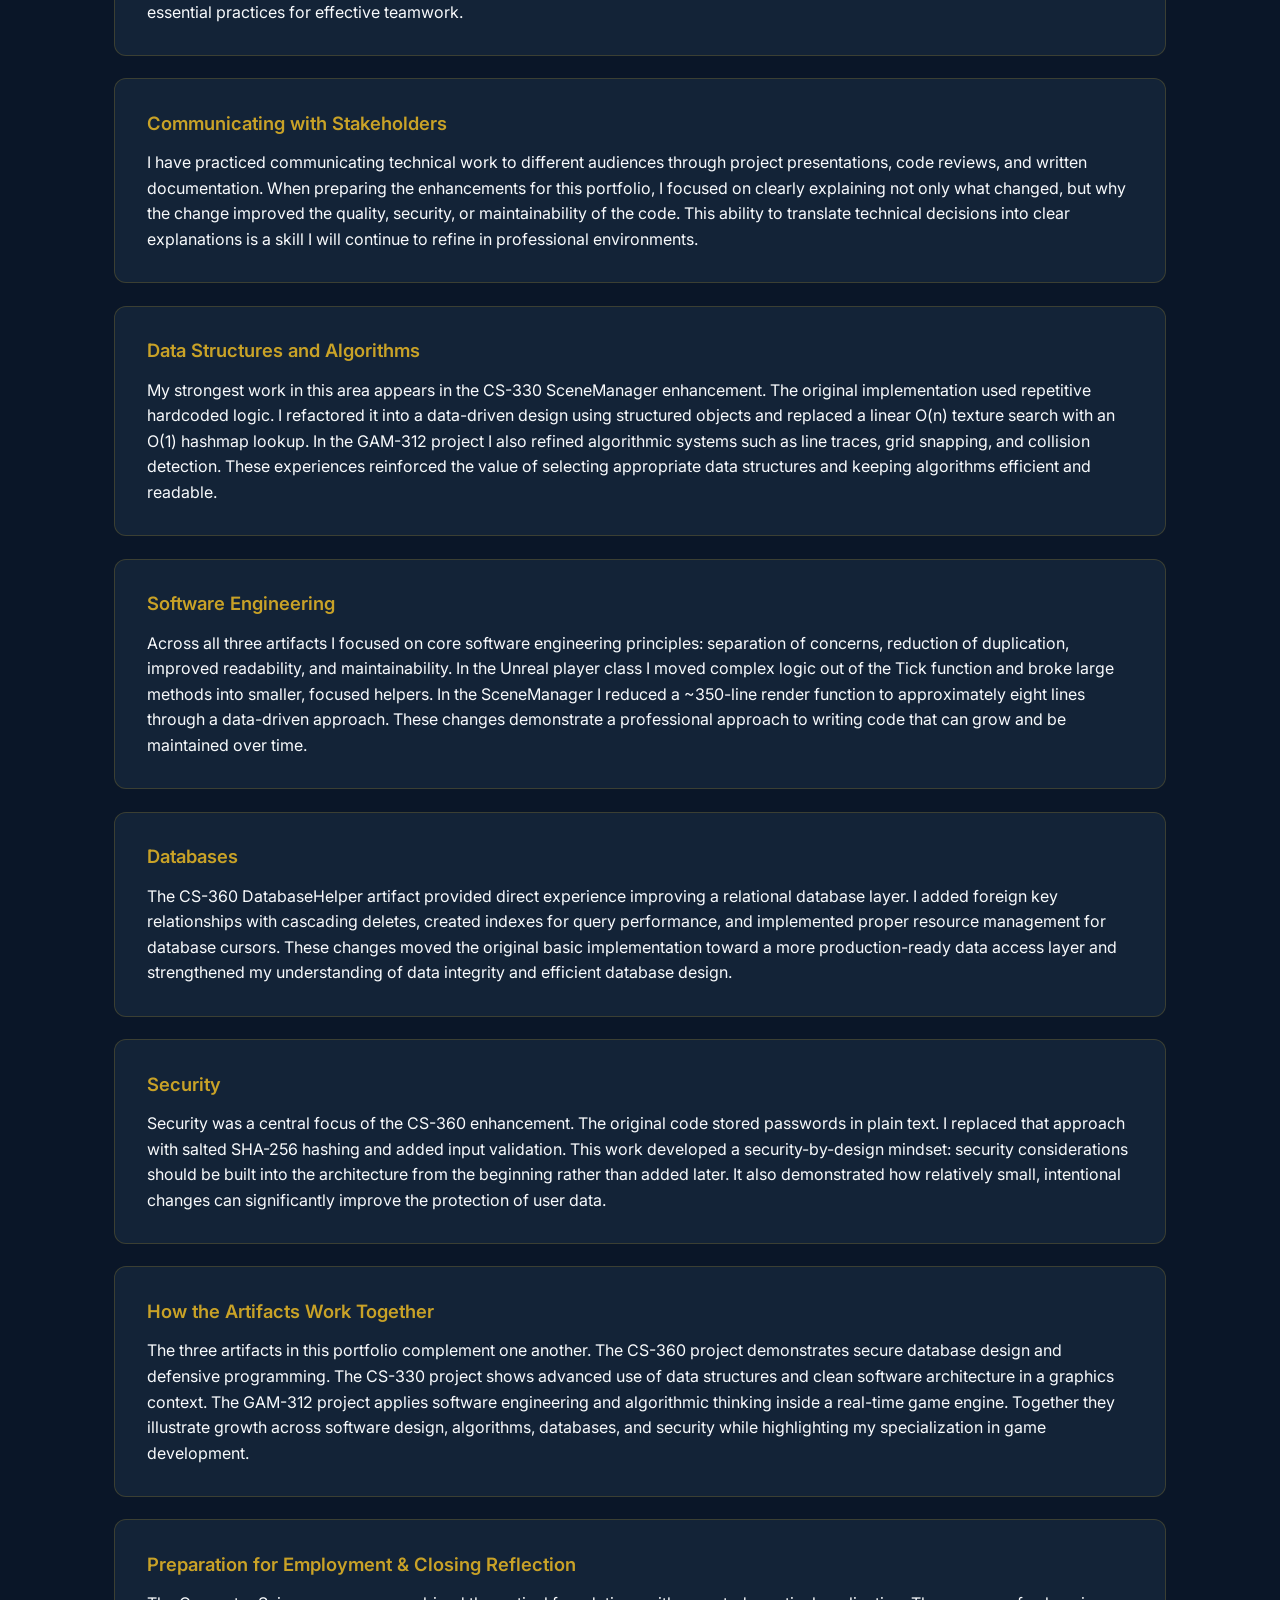
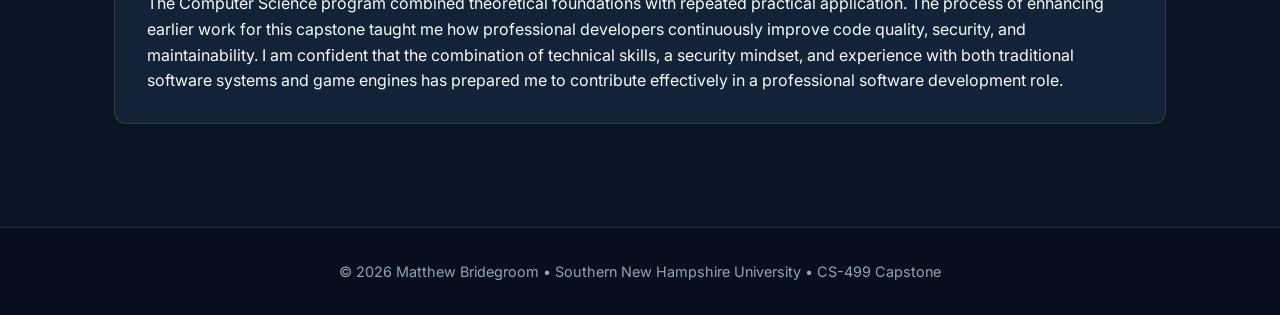
==== commit 8d48a2cc: "Update index.html" ====
--- a/index.html
+++ b/index.html
@@ -58,87 +58,79 @@
   </section>
 
   <!-- ====================== -->
-  <!-- FULL SELF-ASSESSMENT  -->
-  <!-- ====================== -->
-  <section id="self-assessment">
-    <div class="container">
-      <h1 class="section-title">Professional Self-Assessment</h1>
-      <p class="text-muted mb-4">
-        A reflection on the technical skills, professional competencies, and personal growth developed throughout the Computer Science program at Southern New Hampshire University, with a focus on game development.
+<!-- FULL SELF-ASSESSMENT  -->
+<!-- ====================== -->
+<section id="self-assessment">
+  <div class="container">
+    <h1 class="section-title">Professional Self-Assessment</h1>
+    <p class="text-muted mb-4">
+      A reflection on my journey through the Computer Science program at Southern New Hampshire University and how the skills I developed prepare me for a professional career, with particular focus on game development.
+    </p>
+
+    <div class="card">
+      <h3>Introduction</h3>
+      <p>
+        Completing the Computer Science program and developing this ePortfolio has allowed me to clearly see my growth as a developer. The process of revisiting earlier work, identifying weaknesses, and deliberately improving it has strengthened both my technical skills and my professional mindset. This self-assessment introduces the skills I have developed across collaboration, communication, software engineering, algorithms, databases, and security, and shows how the three enhanced artifacts work together to demonstrate those skills.
       </p>
+    </div>
 
-      <div class="card">
-        <h3>Introduction</h3>
-        <p>
-          Throughout my time in the Computer Science program at Southern New Hampshire University, I have grown from a student focused on completing individual assignments into a developer who understands how to design, secure, and maintain real software systems. The combination of core computer science courses and my game-development specialization has given me both the technical foundation and the practical experience needed to contribute in professional environments.
-        </p>
-      </div>
+    <div class="card">
+      <h3>Collaborating in a Team Environment</h3>
+      <p>
+        Throughout the program I regularly worked in collaborative settings, particularly during my Unreal Engine coursework. In the GAM-312 survival game project, multiple systems (player movement, building placement, resource gathering, and UI) had to function together. I learned the importance of modular design and clear interfaces so that different parts of the project could be developed and tested independently without breaking existing functionality. Using version control and writing clear commit messages became essential practices for effective teamwork.
+      </p>
+    </div>
 
-      <div class="card">
-        <h3>Collaborating in a Team Environment</h3>
-        <p>
-          Many of my projects required working with others through shared code repositories, coordinated design decisions, and integrating systems created by different team members. In my Unreal Engine coursework (GAM-312), I learned the importance of clear communication and modular design so that systems such as player movement, building placement, and UI could be developed in parallel without breaking each other. I also practiced using version control effectively and writing clear commit messages.
-        </p>
-      </div>
+    <div class="card">
+      <h3>Communicating with Stakeholders</h3>
+      <p>
+        I have practiced communicating technical work to different audiences through project presentations, code reviews, and written documentation. When preparing the enhancements for this portfolio, I focused on clearly explaining not only what changed, but why the change improved the quality, security, or maintainability of the code. This ability to translate technical decisions into clear explanations is a skill I will continue to refine in professional environments.
+      </p>
+    </div>
 
-      <div class="card">
-        <h3>Communicating with Stakeholders</h3>
-        <p>
-          Through project presentations, code reviews, and written documentation, I have learned how to explain technical decisions to both technical and non-technical audiences. When enhancing my artifacts for the capstone, I focused on clearly documenting why specific improvements were made—whether adding salted password hashing for security or converting a hardcoded rendering system into a data-driven architecture.
-        </p>
-      </div>
+    <div class="card">
+      <h3>Data Structures and Algorithms</h3>
+      <p>
+        My strongest work in this area appears in the CS-330 SceneManager enhancement. The original implementation used repetitive hardcoded logic. I refactored it into a data-driven design using structured objects and replaced a linear O(n) texture search with an O(1) hashmap lookup. In the GAM-312 project I also refined algorithmic systems such as line traces, grid snapping, and collision detection. These experiences reinforced the value of selecting appropriate data structures and keeping algorithms efficient and readable.
+      </p>
+    </div>
 
-      <div class="card">
-        <h3>Data Structures and Algorithms</h3>
-        <p>
-          My strongest demonstration of data structures and algorithms appears in the CS-330 SceneManager enhancement. The original implementation relied on repetitive, hardcoded logic. I refactored it into a data-driven system using structured objects and an efficient texture lookup (moving from O(n) linear search to O(1) hashmap access). In the GAM-312 project I also refined algorithmic systems such as line traces, grid snapping, and collision checks.
-        </p>
-      </div>
+    <div class="card">
+      <h3>Software Engineering</h3>
+      <p>
+        Across all three artifacts I focused on core software engineering principles: separation of concerns, reduction of duplication, improved readability, and maintainability. In the Unreal player class I moved complex logic out of the Tick function and broke large methods into smaller, focused helpers. In the SceneManager I reduced a ~350-line render function to approximately eight lines through a data-driven approach. These changes demonstrate a professional approach to writing code that can grow and be maintained over time.
+      </p>
+    </div>
 
-      <div class="card">
-        <h3>Software Engineering</h3>
-        <p>
-          Across all three capstone artifacts I focused heavily on software engineering best practices: separation of concerns, reducing code duplication, improving readability, and making systems easier to extend. In the Unreal player class I extracted complex logic out of the Tick function and broke large methods into smaller helpers. In the SceneManager I replaced hundreds of lines of repetitive code with a clean data-driven loop.
-        </p>
-      </div>
+    <div class="card">
+      <h3>Databases</h3>
+      <p>
+        The CS-360 DatabaseHelper artifact provided direct experience improving a relational database layer. I added foreign key relationships with cascading deletes, created indexes for query performance, and implemented proper resource management for database cursors. These changes moved the original basic implementation toward a more production-ready data access layer and strengthened my understanding of data integrity and efficient database design.
+      </p>
+    </div>
 
-      <div class="card">
-        <h3>Databases</h3>
-        <p>
-          The CS-360 DatabaseHelper artifact provided direct experience designing and improving a relational database layer. I added foreign key constraints with cascading deletes, created indexes for performance, and ensured proper resource management of database cursors. These improvements moved the original implementation into a more professional and production-ready data access layer.
-        </p>
-      </div>
+    <div class="card">
+      <h3>Security</h3>
+      <p>
+        Security was a central focus of the CS-360 enhancement. The original code stored passwords in plain text. I replaced that approach with salted SHA-256 hashing and added input validation. This work developed a security-by-design mindset: security considerations should be built into the architecture from the beginning rather than added later. It also demonstrated how relatively small, intentional changes can significantly improve the protection of user data.
+      </p>
+    </div>
 
-      <div class="card">
-        <h3>Security</h3>
-        <p>
-          Security was a major focus of my CS-360 enhancement. The original application stored passwords in plain text. I replaced that approach with salted SHA-256 hashing and added input validation. This work reinforced a security-by-design mindset: security should be an integral part of how systems are built from the beginning.
-        </p>
-      </div>
+    <div class="card">
+      <h3>How the Artifacts Work Together</h3>
+      <p>
+        The three artifacts in this portfolio complement one another. The CS-360 project demonstrates secure database design and defensive programming. The CS-330 project shows advanced use of data structures and clean software architecture in a graphics context. The GAM-312 project applies software engineering and algorithmic thinking inside a real-time game engine. Together they illustrate growth across software design, algorithms, databases, and security while highlighting my specialization in game development.
+      </p>
+    </div>
 
-      <div class="card">
-        <h3>How the CS Program Prepared Me for Employment</h3>
-        <p>
-          The Computer Science program at SNHU combined strong theoretical foundations with repeated opportunities to apply those concepts in realistic projects. Courses in data structures, software engineering, databases, and security gave me the technical knowledge expected of junior developers. The game-development specialization allowed me to apply those same principles inside complex engines such as Unreal Engine 5. The capstone process of revisiting earlier work and deliberately improving it taught me how professional developers continuously refine their skills.
-        </p>
-      </div>
-
-      <div class="card">
-        <h3>Game-Development Specialization</h3>
-        <p>
-          My specialization in game development has been one of the most valuable parts of the program. Working in Unreal Engine taught me how to design systems that must perform in real time, manage complex object interactions, and remain maintainable as features grow. These experiences gave me practical insight into the unique challenges of game programming while reinforcing the same software engineering principles used in other domains.
-        </p>
-      </div>
-
-      <div class="card">
-        <h3>Closing Reflection</h3>
-        <p>
-          Completing this ePortfolio has given me a clear view of how far I have progressed. The ability to look back at earlier work, identify its shortcomings, and intentionally improve it is a skill I will carry into my professional career. I am confident that the combination of technical knowledge, practical experience, and a commitment to continuous improvement has prepared me to contribute effectively as a software developer.
-        </p>
-      </div>
-
+    <div class="card">
+      <h3>Preparation for Employment & Closing Reflection</h3>
+      <p>
+        The Computer Science program combined theoretical foundations with repeated practical application. The process of enhancing earlier work for this capstone taught me how professional developers continuously improve code quality, security, and maintainability. I am confident that the combination of technical skills, a security mindset, and experience with both traditional software systems and game engines has prepared me to contribute effectively in a professional software development role.
+      </p>
     </div>
-  </section>
+  </div>
+</section>
 
   <footer>
     <div class="container">
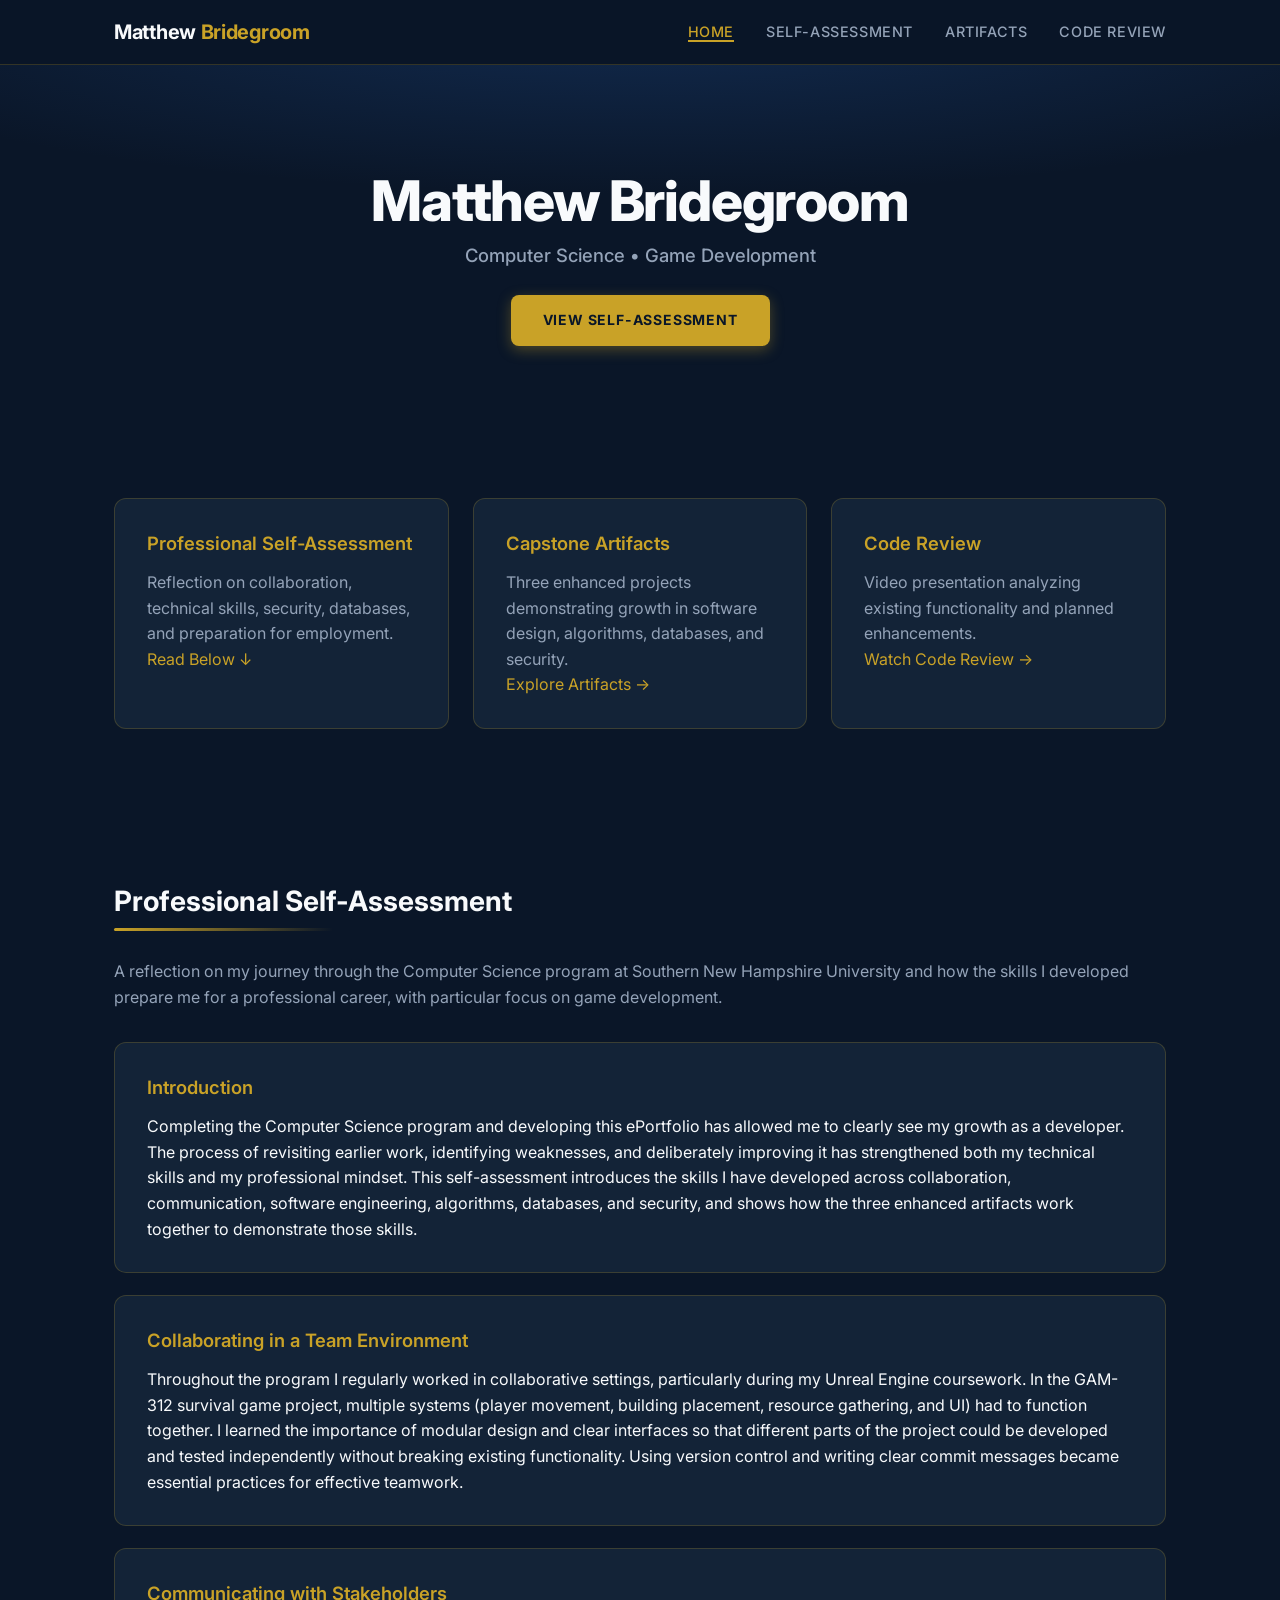
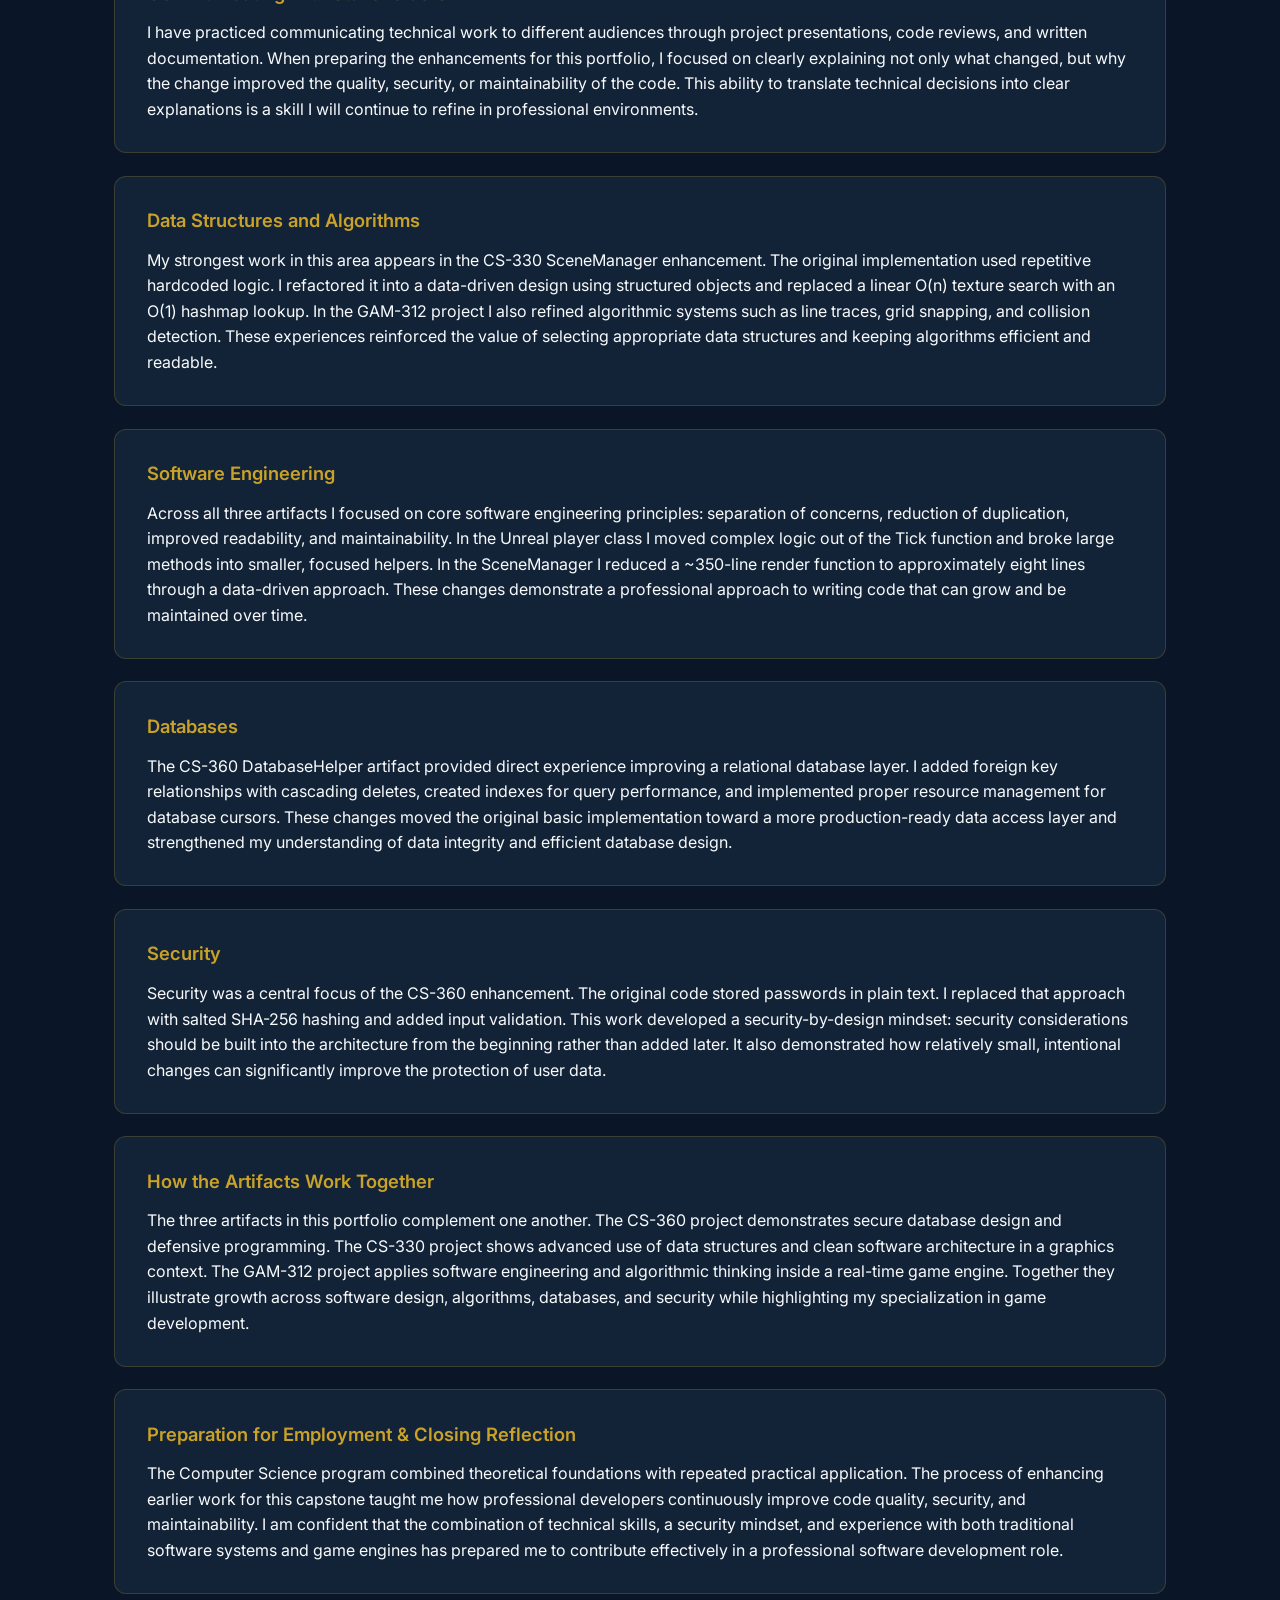
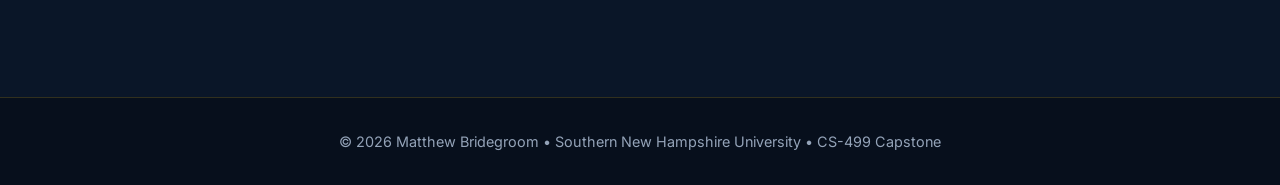
==== commit 0a97a74a: "Remove tagline from index.html header Removed tagline from header section." ====
--- a/index.html
+++ b/index.html
@@ -29,7 +29,7 @@
     <div class="container">
       <h1>Matthew Bridegroom</h1>
       <p class="subtitle">Computer Science • Game Development</p>
-      <p class="tagline">Building Systems.<br>Creating Experiences.</p>
+      
       <a href="#self-assessment" class="btn">View Self-Assessment</a>
     </div>
   </header>
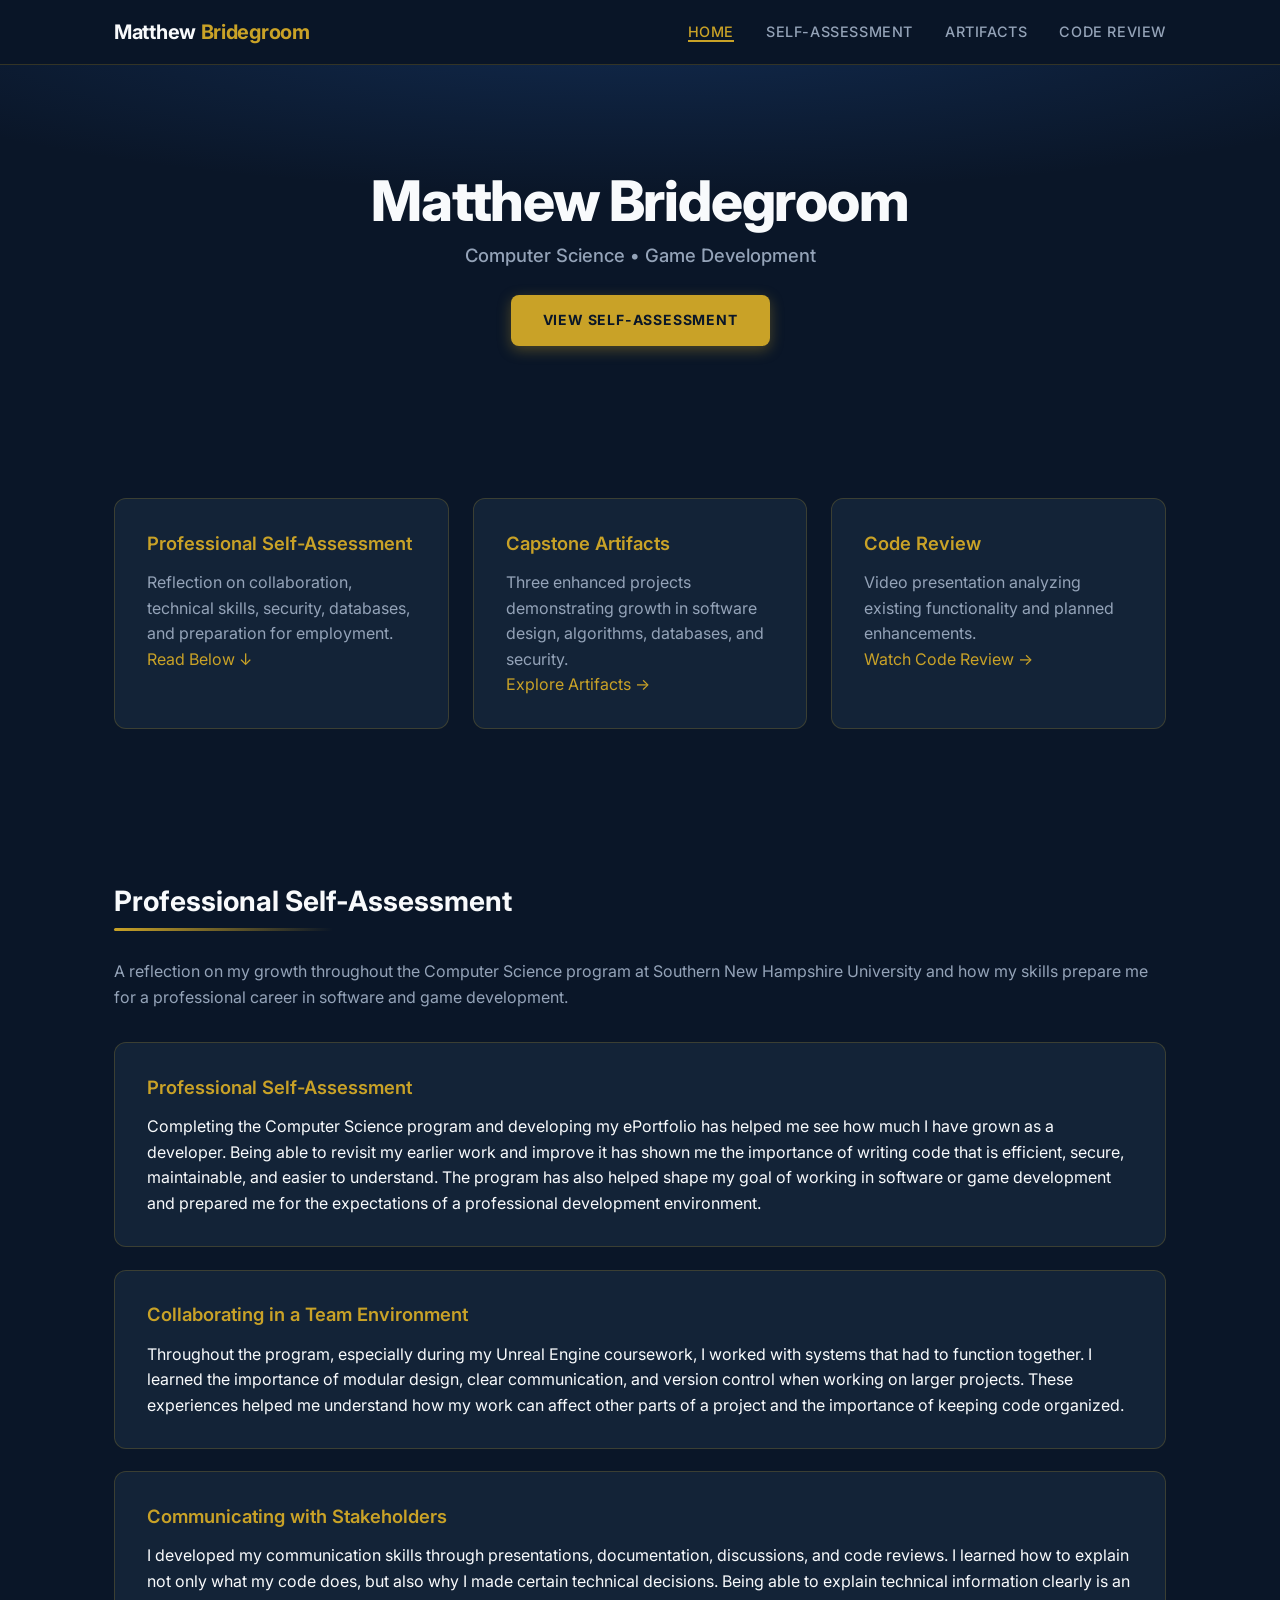
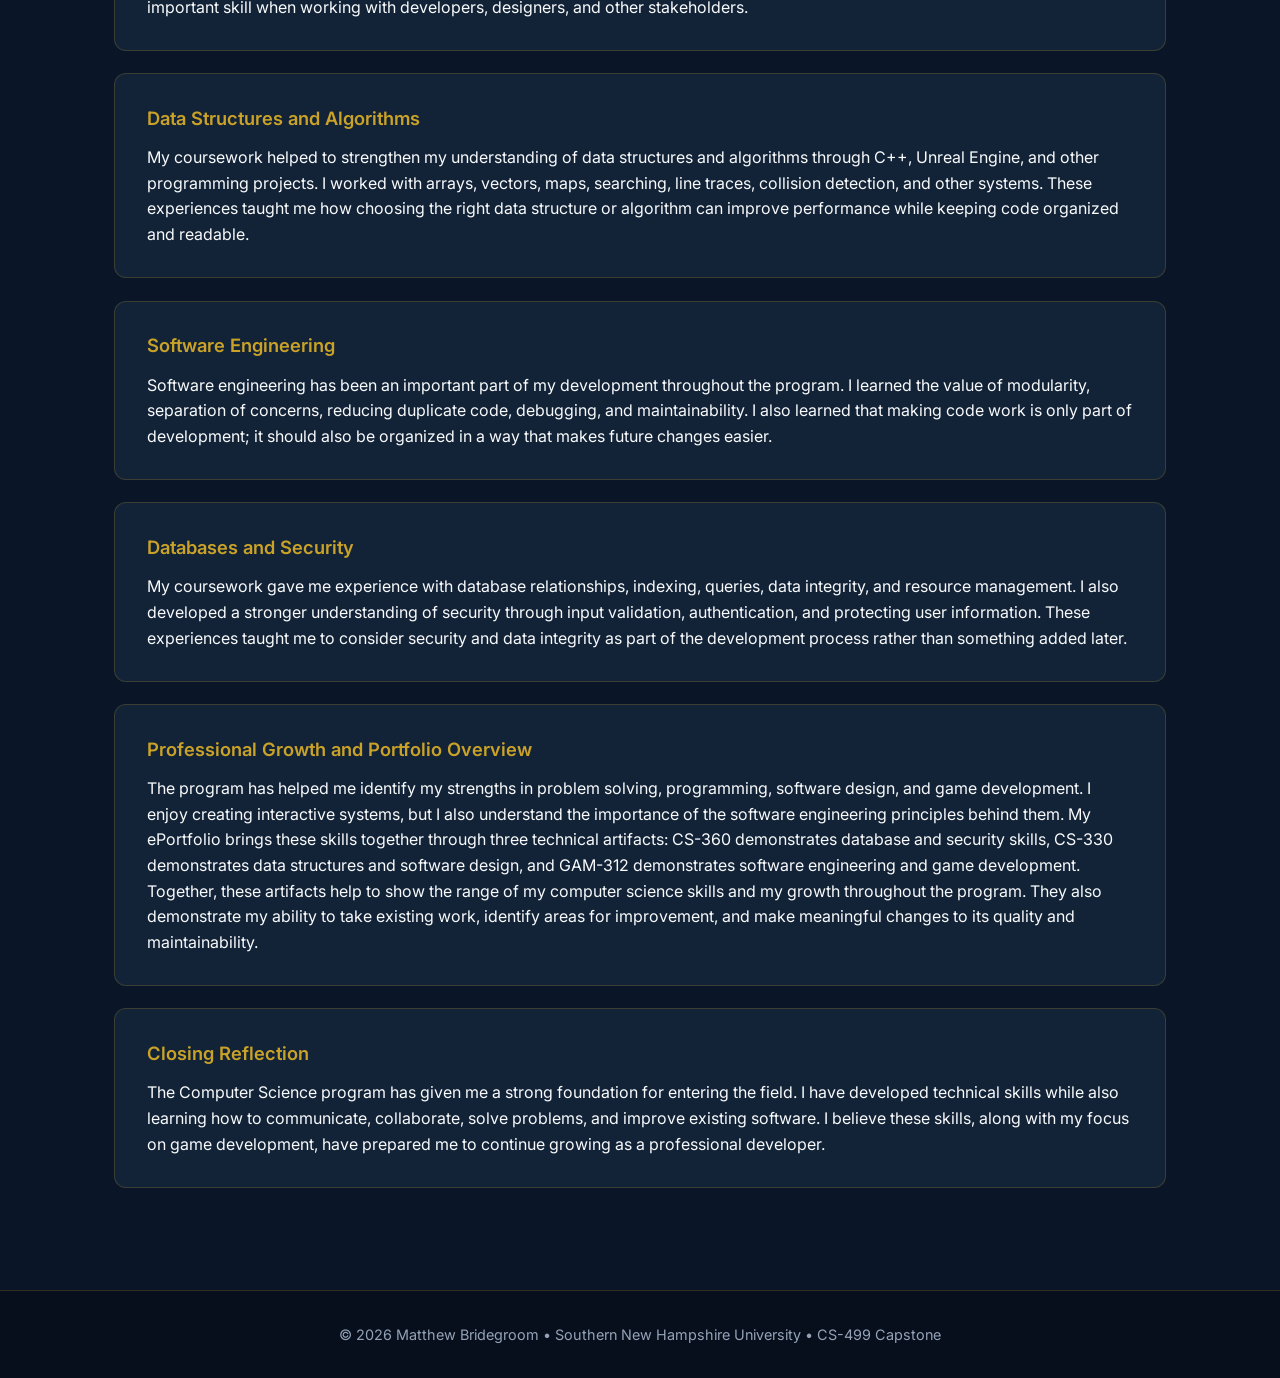
==== commit d5cdd019: "Update index.html" ====
--- a/index.html
+++ b/index.html
@@ -57,80 +57,70 @@
     </div>
   </section>
 
-  <!-- ====================== -->
-<!-- FULL SELF-ASSESSMENT  -->
-<!-- ====================== -->
-<section id="self-assessment">
-  <div class="container">
-    <h1 class="section-title">Professional Self-Assessment</h1>
-    <p class="text-muted mb-4">
-      A reflection on my journey through the Computer Science program at Southern New Hampshire University and how the skills I developed prepare me for a professional career, with particular focus on game development.
-    </p>
+<!-- PROFESSIONAL SELF-ASSESSMENT -->
 
-    <div class="card">
-      <h3>Introduction</h3>
-      <p>
-        Completing the Computer Science program and developing this ePortfolio has allowed me to clearly see my growth as a developer. The process of revisiting earlier work, identifying weaknesses, and deliberately improving it has strengthened both my technical skills and my professional mindset. This self-assessment introduces the skills I have developed across collaboration, communication, software engineering, algorithms, databases, and security, and shows how the three enhanced artifacts work together to demonstrate those skills.
-      </p>
-    </div>
+<section id="self-assessment"> <div class="container"> <h1 class="section-title">Professional Self-Assessment</h1> <p class="text-muted mb-4"> A reflection on my growth throughout the Computer Science program at Southern New Hampshire University and how my skills prepare me for a professional career in software and game development. </p>
 
-    <div class="card">
-      <h3>Collaborating in a Team Environment</h3>
-      <p>
-        Throughout the program I regularly worked in collaborative settings, particularly during my Unreal Engine coursework. In the GAM-312 survival game project, multiple systems (player movement, building placement, resource gathering, and UI) had to function together. I learned the importance of modular design and clear interfaces so that different parts of the project could be developed and tested independently without breaking existing functionality. Using version control and writing clear commit messages became essential practices for effective teamwork.
-      </p>
-    </div>
+<div class="card">
+  <h3>Professional Self-Assessment</h3>
+  <p>
+    Completing the Computer Science program and developing my ePortfolio has helped me see how much I have grown as a developer. Being able to revisit my earlier work and improve it has shown me the importance of writing code that is efficient, secure, maintainable, and easier to understand. The program has also helped shape my goal of working in software or game development and prepared me for the expectations of a professional development environment.
+  </p>
+</div>
 
-    <div class="card">
-      <h3>Communicating with Stakeholders</h3>
-      <p>
-        I have practiced communicating technical work to different audiences through project presentations, code reviews, and written documentation. When preparing the enhancements for this portfolio, I focused on clearly explaining not only what changed, but why the change improved the quality, security, or maintainability of the code. This ability to translate technical decisions into clear explanations is a skill I will continue to refine in professional environments.
-      </p>
-    </div>
+<div class="card">
+  <h3>Collaborating in a Team Environment</h3>
+  <p>
+    Throughout the program, especially during my Unreal Engine coursework, I worked with systems that had to function together. I learned the importance of modular design, clear communication, and version control when working on larger projects. These experiences helped me understand how my work can affect other parts of a project and the importance of keeping code organized.
+  </p>
+</div>
 
-    <div class="card">
-      <h3>Data Structures and Algorithms</h3>
-      <p>
-        My strongest work in this area appears in the CS-330 SceneManager enhancement. The original implementation used repetitive hardcoded logic. I refactored it into a data-driven design using structured objects and replaced a linear O(n) texture search with an O(1) hashmap lookup. In the GAM-312 project I also refined algorithmic systems such as line traces, grid snapping, and collision detection. These experiences reinforced the value of selecting appropriate data structures and keeping algorithms efficient and readable.
-      </p>
-    </div>
+<div class="card">
+  <h3>Communicating with Stakeholders</h3>
+  <p>
+    I developed my communication skills through presentations, documentation, discussions, and code reviews. I learned how to explain not only what my code does, but also why I made certain technical decisions. Being able to explain technical information clearly is an important skill when working with developers, designers, and other stakeholders.
+  </p>
+</div>
 
-    <div class="card">
-      <h3>Software Engineering</h3>
-      <p>
-        Across all three artifacts I focused on core software engineering principles: separation of concerns, reduction of duplication, improved readability, and maintainability. In the Unreal player class I moved complex logic out of the Tick function and broke large methods into smaller, focused helpers. In the SceneManager I reduced a ~350-line render function to approximately eight lines through a data-driven approach. These changes demonstrate a professional approach to writing code that can grow and be maintained over time.
-      </p>
-    </div>
+<div class="card">
+  <h3>Data Structures and Algorithms</h3>
+  <p>
+    My coursework helped to strengthen my understanding of data structures and algorithms through C++, Unreal Engine, and other programming projects. I worked with arrays, vectors, maps, searching, line traces, collision detection, and other systems. These experiences taught me how choosing the right data structure or algorithm can improve performance while keeping code organized and readable.
+  </p>
+</div>
 
-    <div class="card">
-      <h3>Databases</h3>
-      <p>
-        The CS-360 DatabaseHelper artifact provided direct experience improving a relational database layer. I added foreign key relationships with cascading deletes, created indexes for query performance, and implemented proper resource management for database cursors. These changes moved the original basic implementation toward a more production-ready data access layer and strengthened my understanding of data integrity and efficient database design.
-      </p>
-    </div>
+<div class="card">
+  <h3>Software Engineering</h3>
+  <p>
+    Software engineering has been an important part of my development throughout the program. I learned the value of modularity, separation of concerns, reducing duplicate code, debugging, and maintainability. I also learned that making code work is only part of development; it should also be organized in a way that makes future changes easier.
+  </p>
+</div>
 
-    <div class="card">
-      <h3>Security</h3>
-      <p>
-        Security was a central focus of the CS-360 enhancement. The original code stored passwords in plain text. I replaced that approach with salted SHA-256 hashing and added input validation. This work developed a security-by-design mindset: security considerations should be built into the architecture from the beginning rather than added later. It also demonstrated how relatively small, intentional changes can significantly improve the protection of user data.
-      </p>
-    </div>
+<div class="card">
+  <h3>Databases and Security</h3>
+  <p>
+    My coursework gave me experience with database relationships, indexing, queries, data integrity, and resource management. I also developed a stronger understanding of security through input validation, authentication, and protecting user information. These experiences taught me to consider security and data integrity as part of the development process rather than something added later.
+  </p>
+</div>
 
-    <div class="card">
-      <h3>How the Artifacts Work Together</h3>
-      <p>
-        The three artifacts in this portfolio complement one another. The CS-360 project demonstrates secure database design and defensive programming. The CS-330 project shows advanced use of data structures and clean software architecture in a graphics context. The GAM-312 project applies software engineering and algorithmic thinking inside a real-time game engine. Together they illustrate growth across software design, algorithms, databases, and security while highlighting my specialization in game development.
-      </p>
-    </div>
+<div class="card">
+  <h3>Professional Growth and Portfolio Overview</h3>
+  <p>
+    The program has helped me identify my strengths in problem solving, programming, software design, and game development. I enjoy creating interactive systems, but I also understand the importance of the software engineering principles behind them. My ePortfolio brings these skills together through three technical artifacts: CS-360 demonstrates database and security skills, CS-330 demonstrates data structures and software design, and GAM-312 demonstrates software engineering and game development.
+  </p>
+  <p>
+    Together, these artifacts help to show the range of my computer science skills and my growth throughout the program. They also demonstrate my ability to take existing work, identify areas for improvement, and make meaningful changes to its quality and maintainability.
+  </p>
+</div>
 
-    <div class="card">
-      <h3>Preparation for Employment & Closing Reflection</h3>
-      <p>
-        The Computer Science program combined theoretical foundations with repeated practical application. The process of enhancing earlier work for this capstone taught me how professional developers continuously improve code quality, security, and maintainability. I am confident that the combination of technical skills, a security mindset, and experience with both traditional software systems and game engines has prepared me to contribute effectively in a professional software development role.
-      </p>
-    </div>
-  </div>
-</section>
+<div class="card">
+  <h3>Closing Reflection</h3>
+  <p>
+    The Computer Science program has given me a strong foundation for entering the field. I have developed technical skills while also learning how to communicate, collaborate, solve problems, and improve existing software. I believe these skills, along with my focus on game development, have prepared me to continue growing as a professional developer.
+  </p>
+</div>
+
+</div> </section>
 
   <footer>
     <div class="container">
